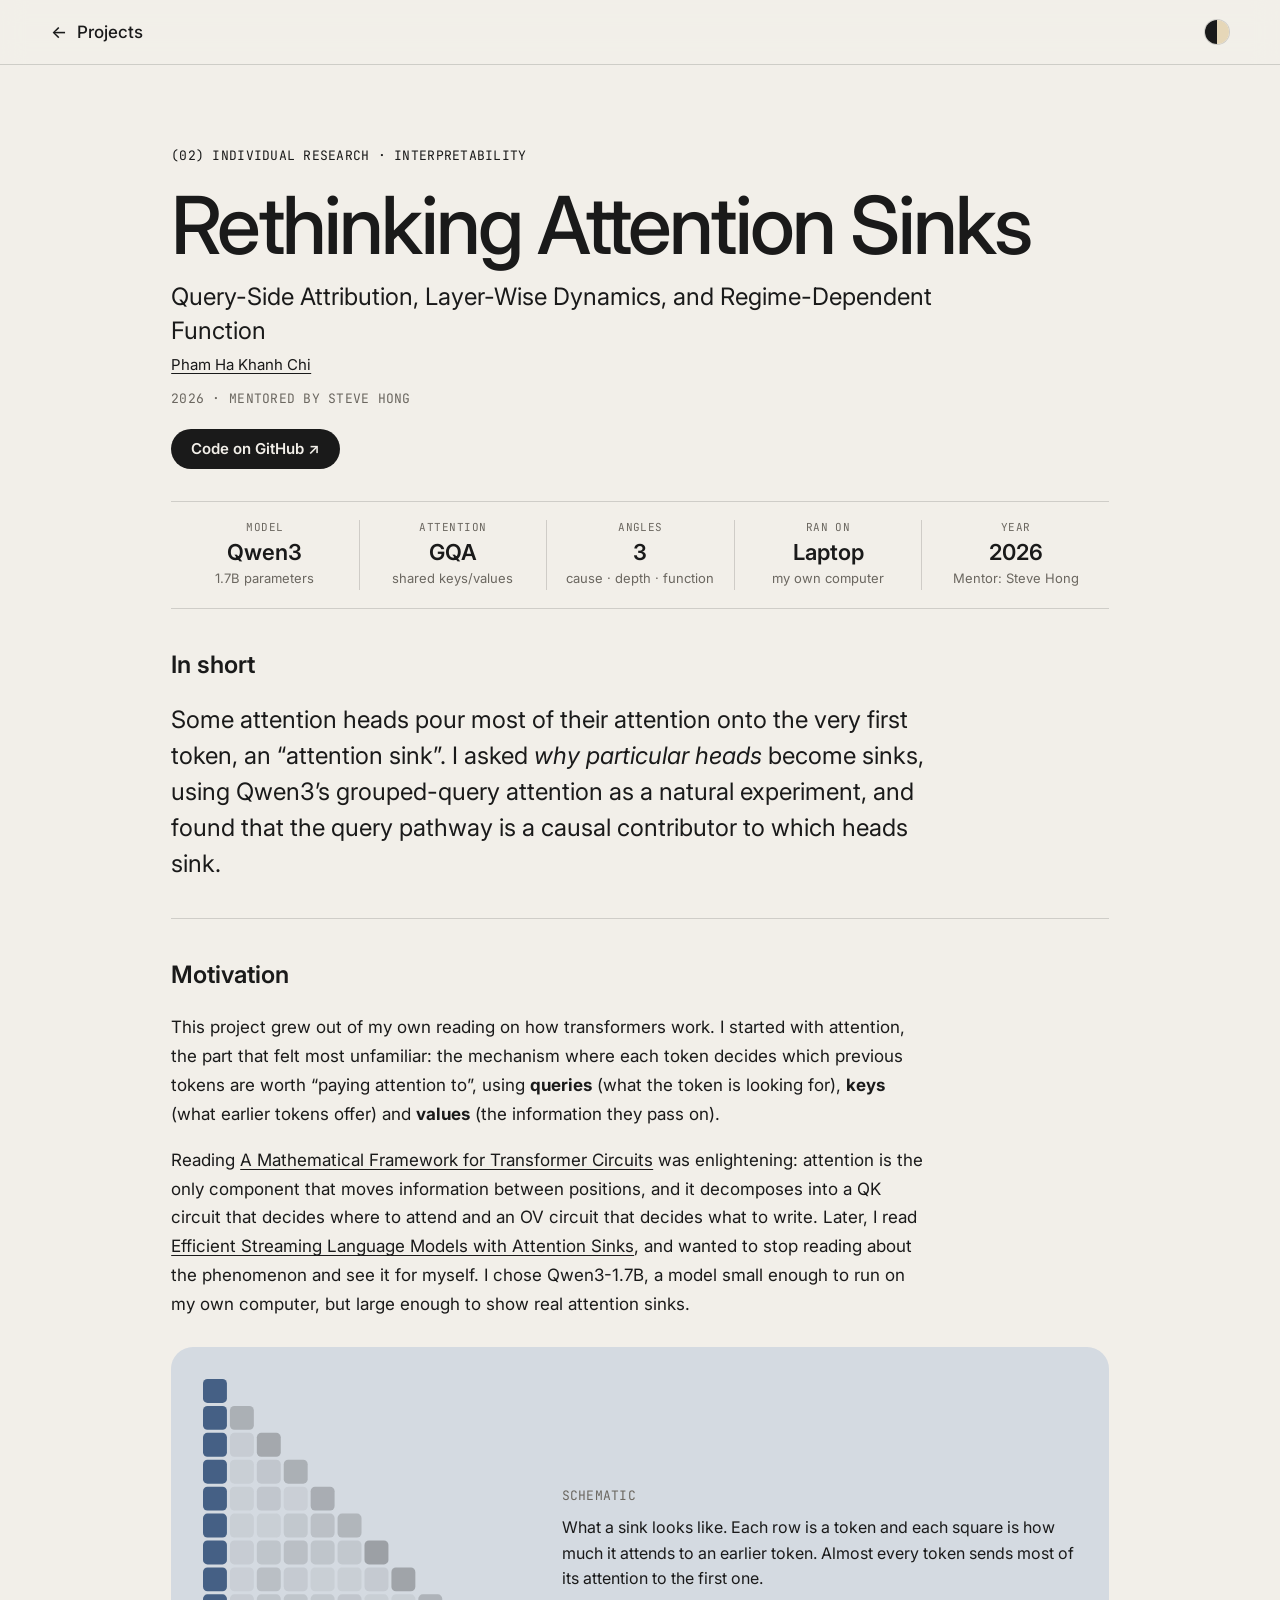
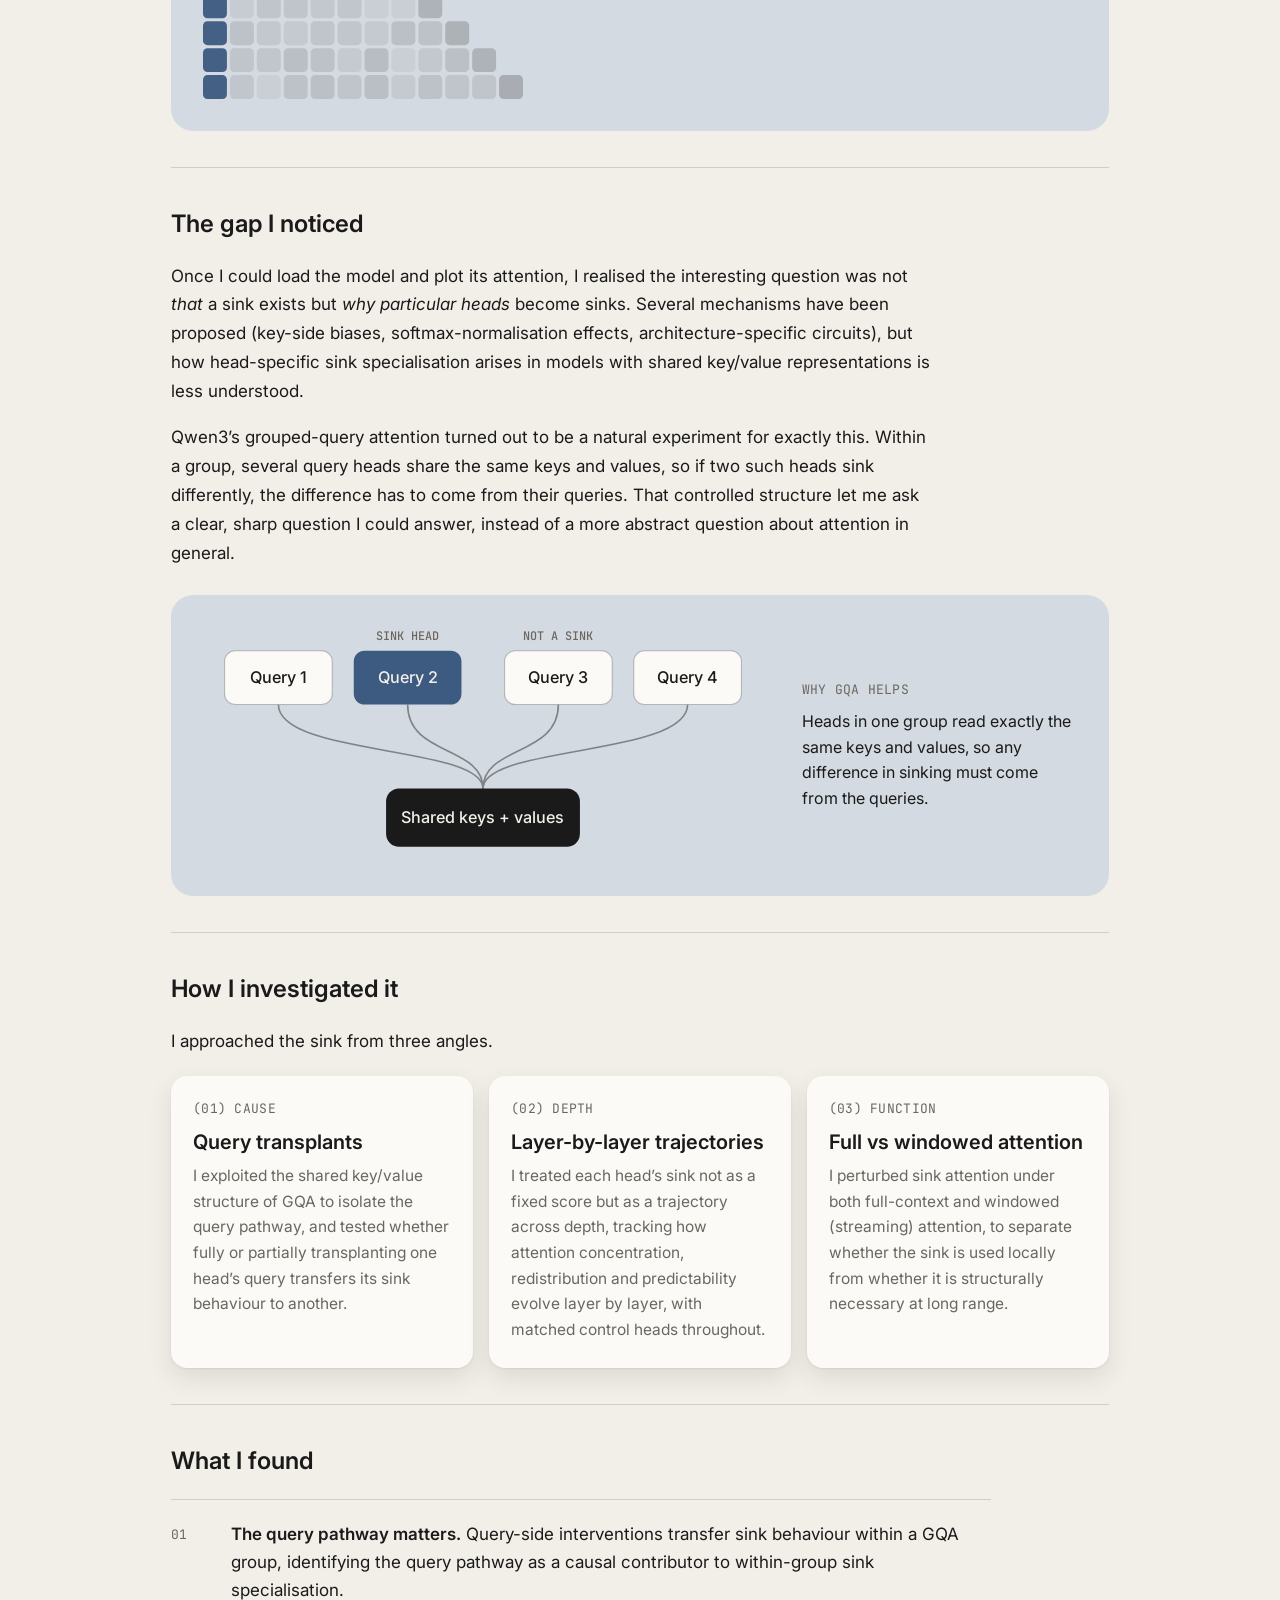
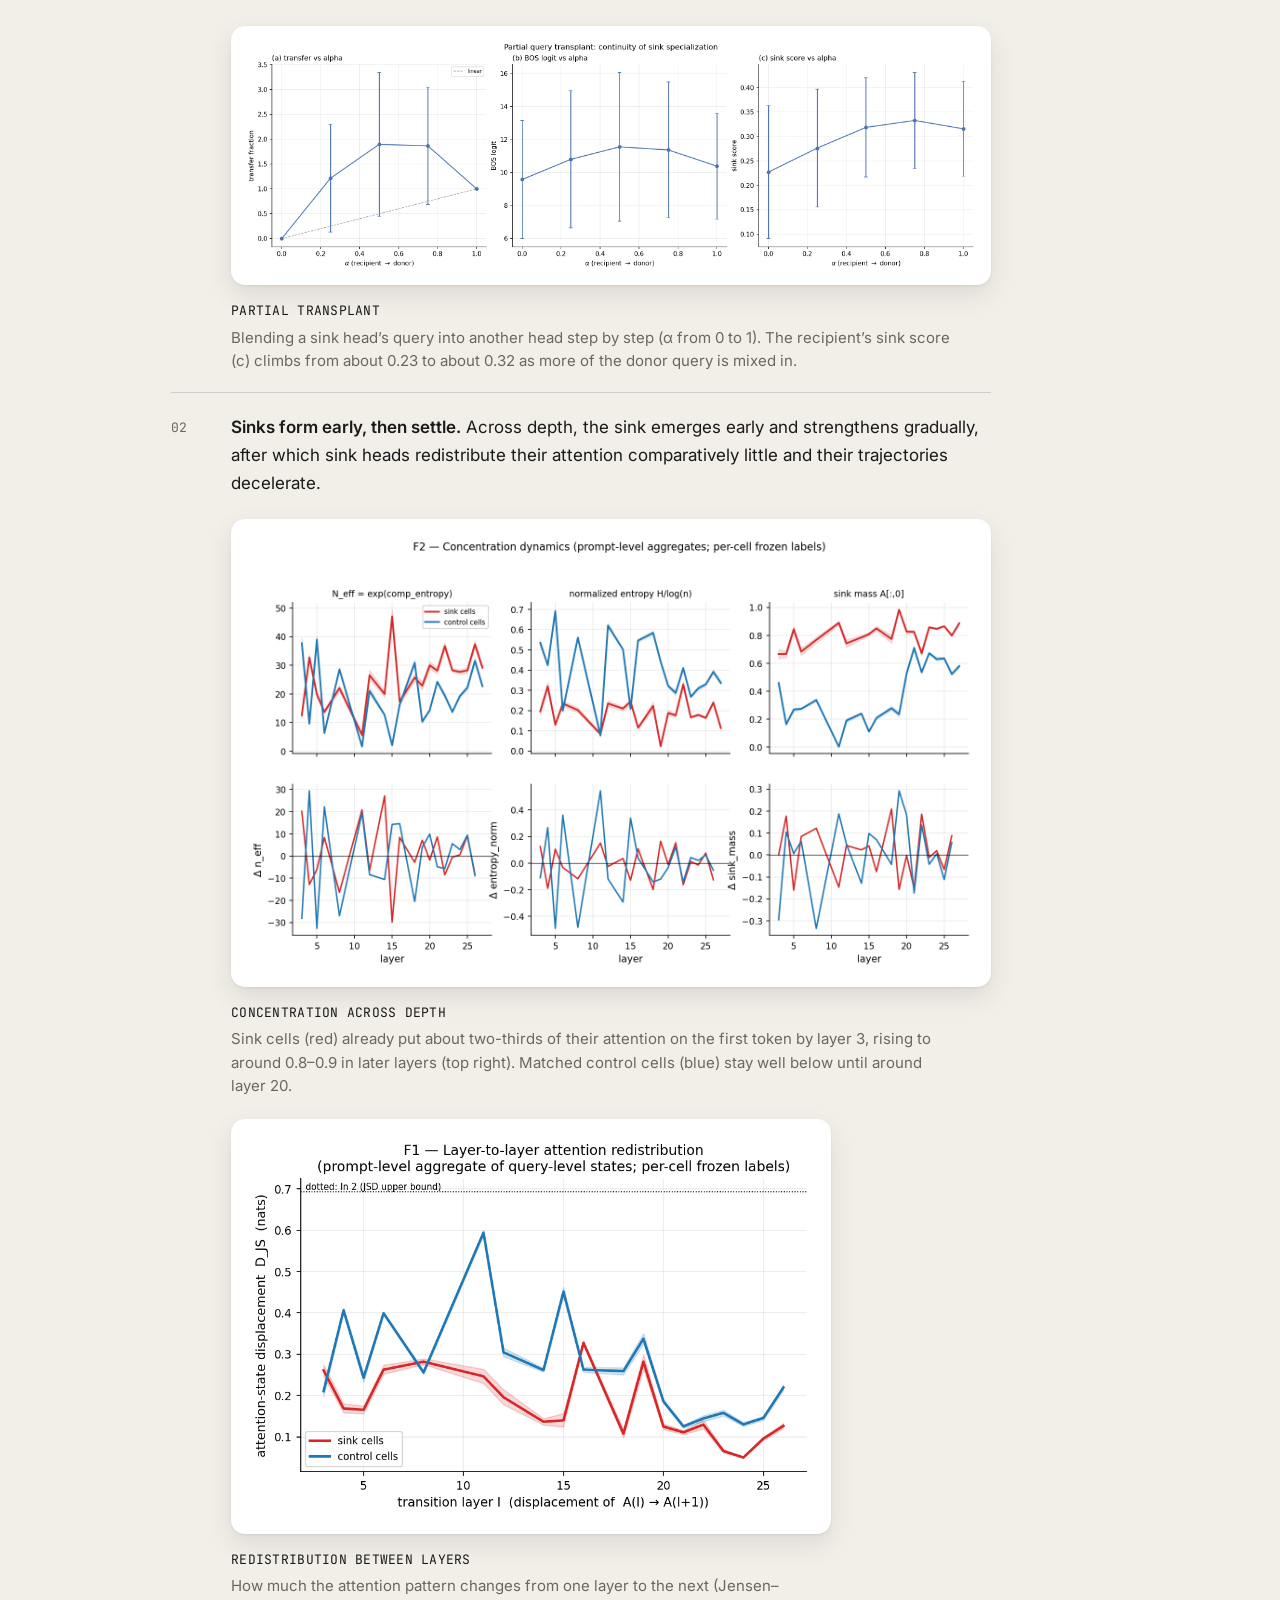
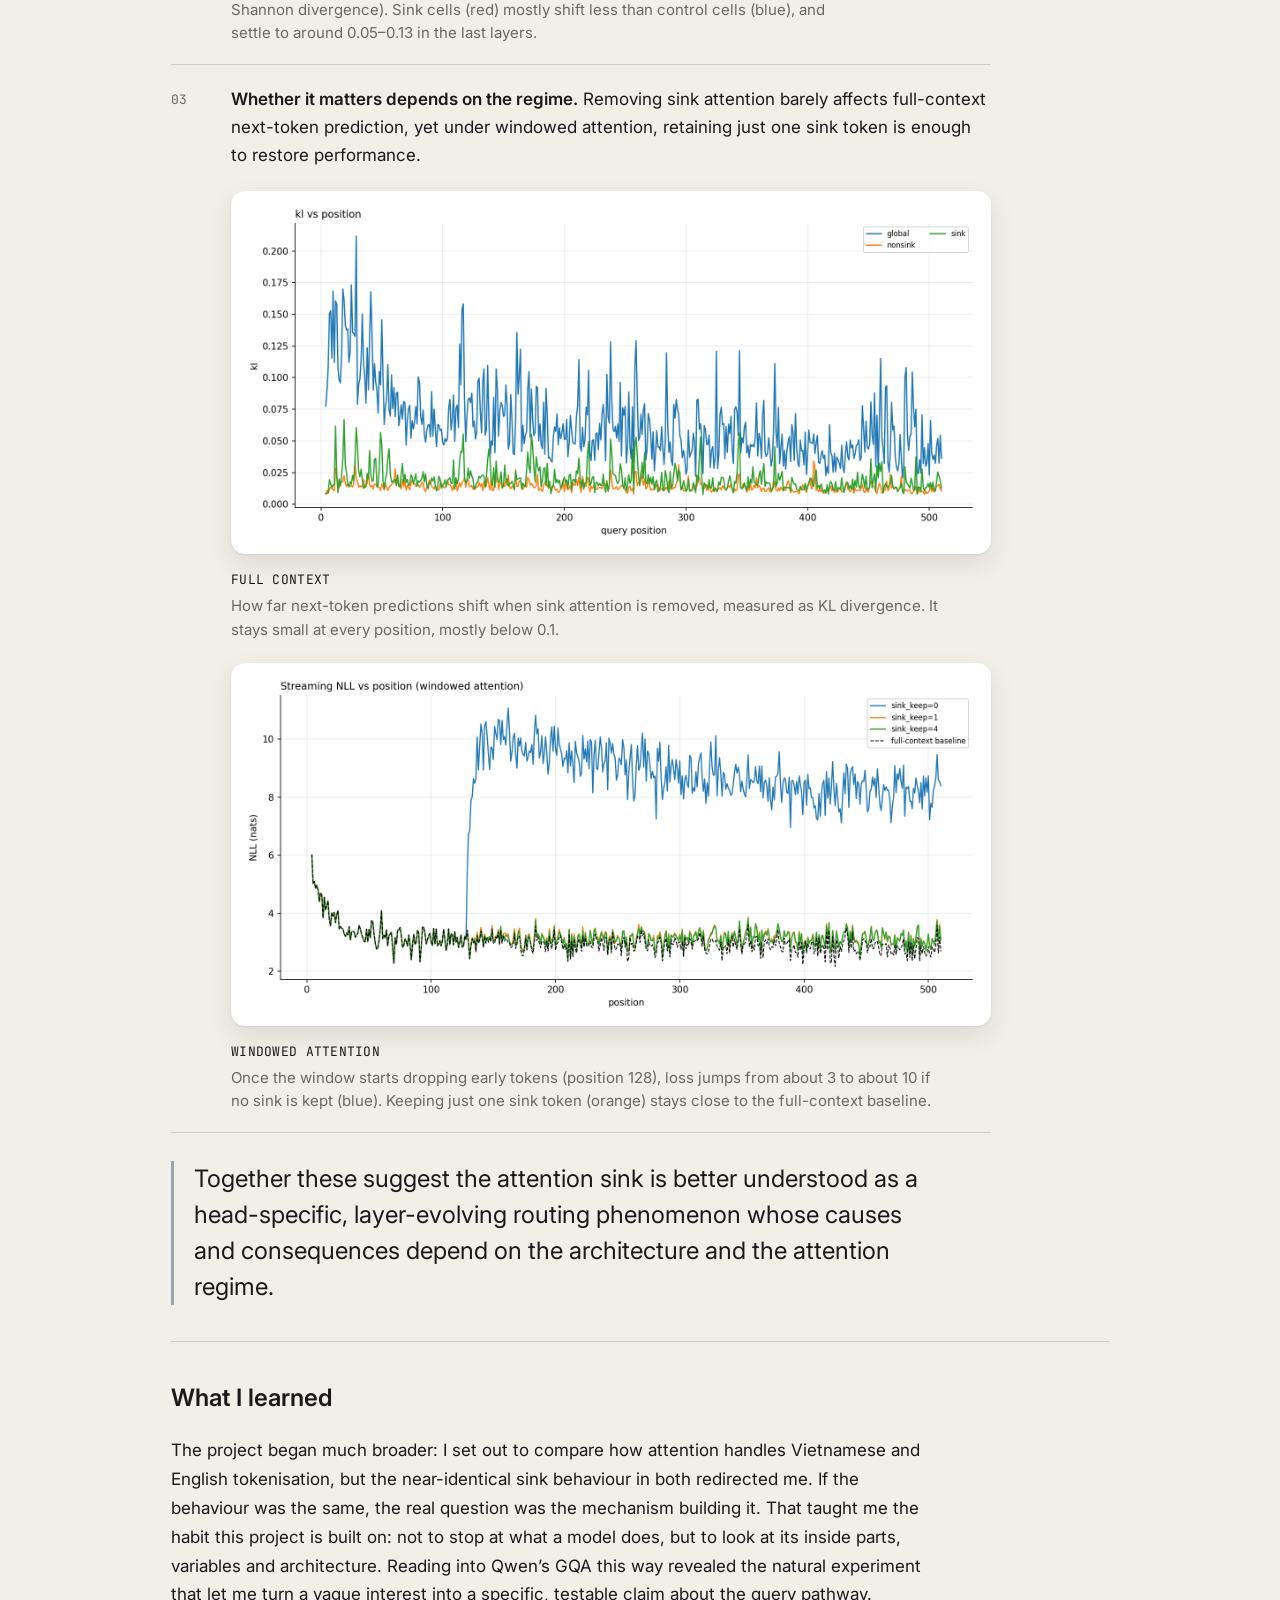
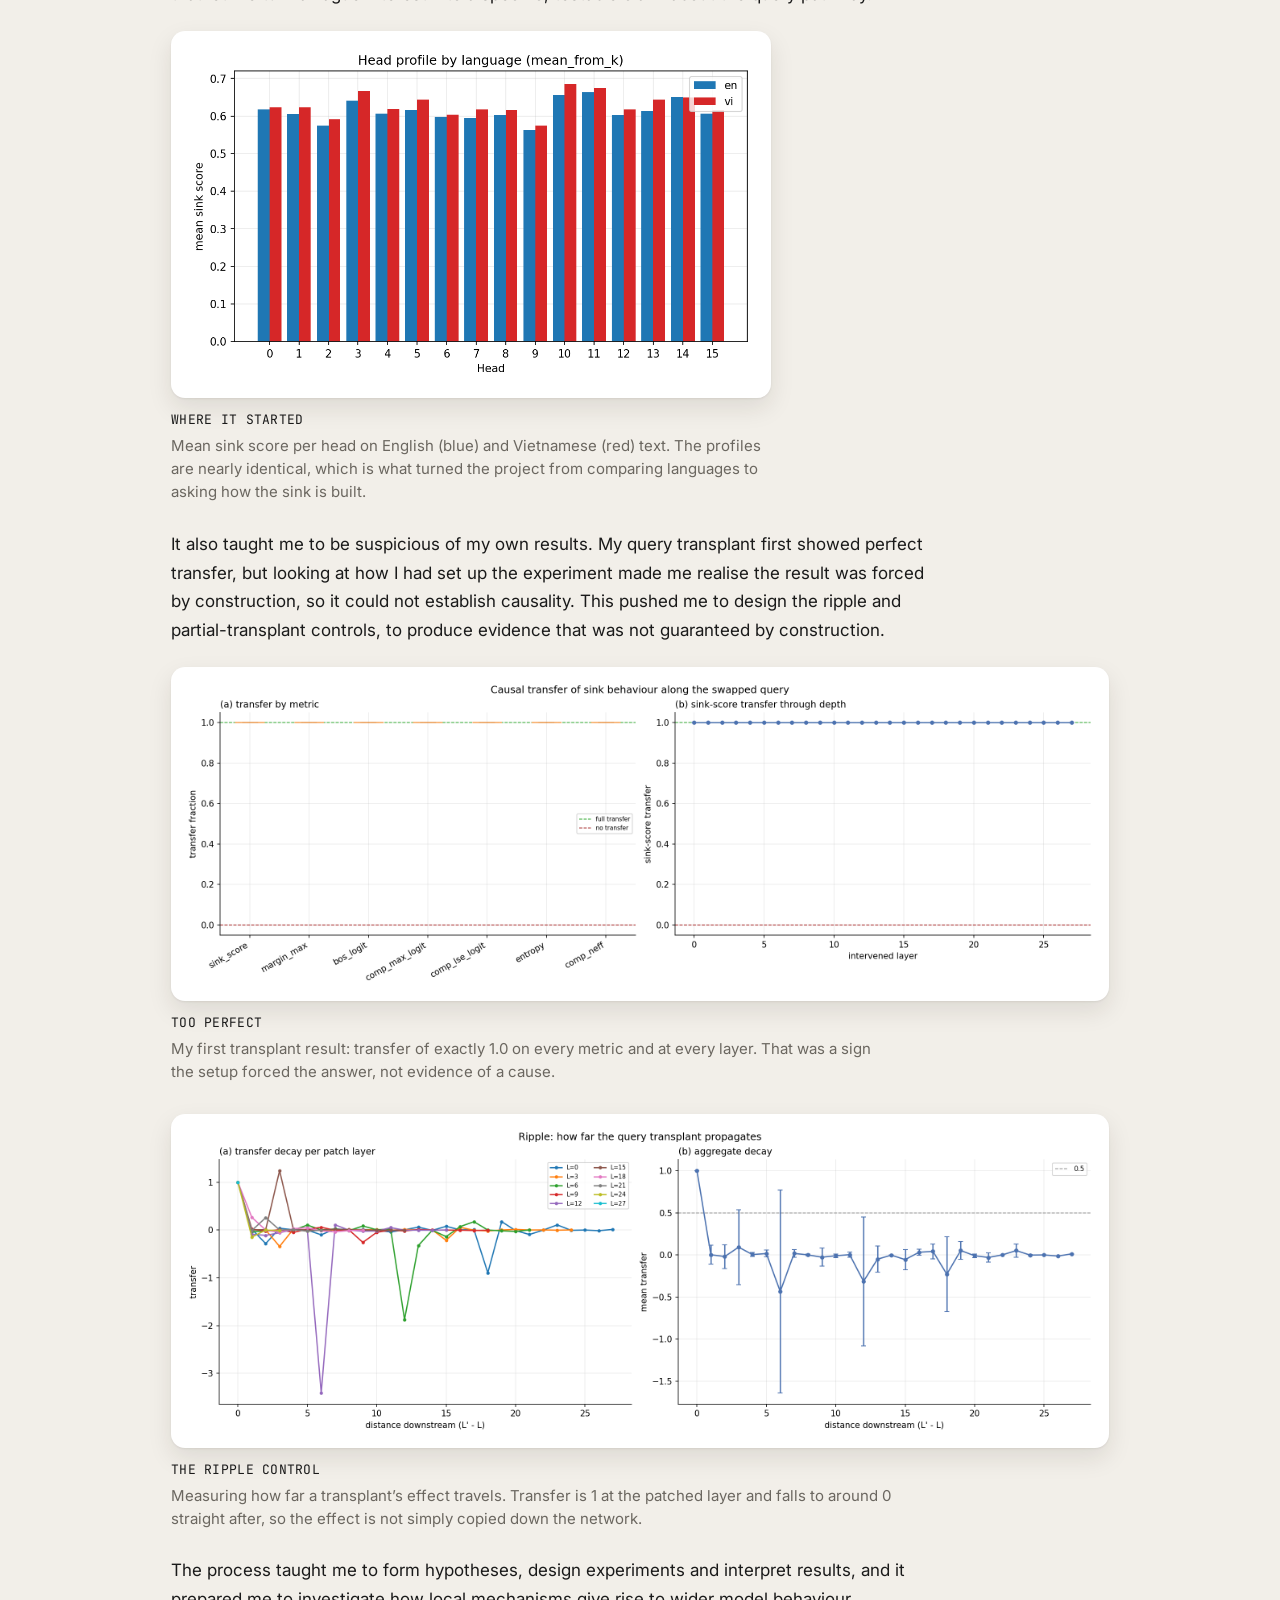
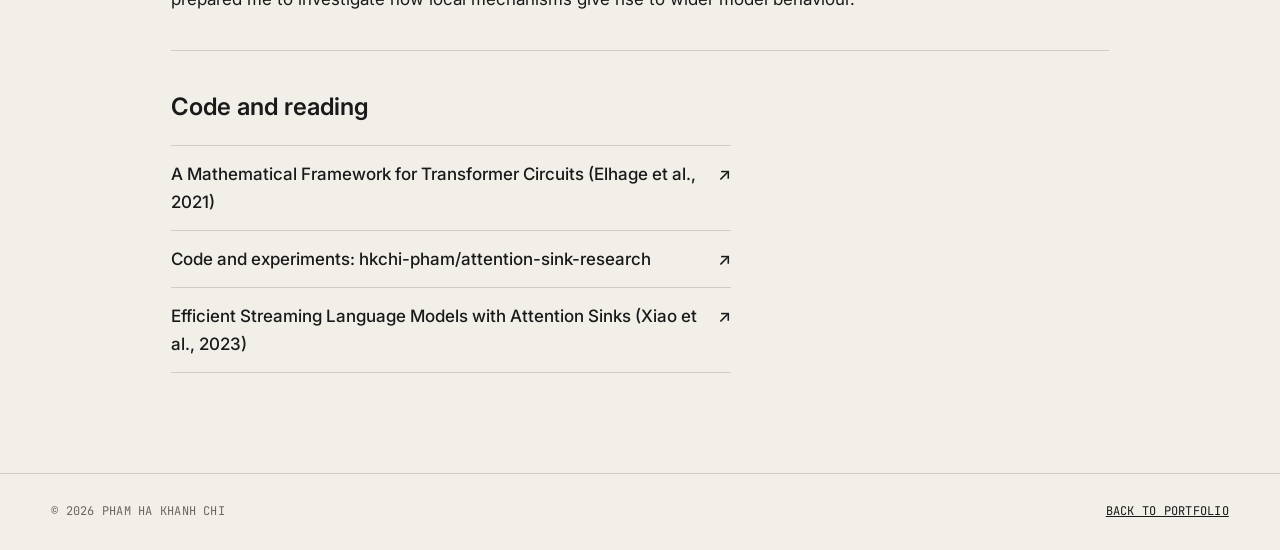
==== projects/attention-sinks.html @ 275e932b "Portfolio: warm folder redesign and attention-sinks research page Replace the gray single-scroll lay" ====
<!doctype html>
<html lang="en">
<head>
  <meta charset="utf-8">
  <meta name="viewport" content="width=device-width, initial-scale=1">
  <title>Rethinking Attention Sinks — Pham Ha Khanh Chi</title>
  <meta name="description" content="Individual research on attention sinks in Qwen3-1.7B: query-side attribution, layer-wise dynamics, and regime-dependent function.">
  <link rel="preconnect" href="https://fonts.googleapis.com">
  <link rel="preconnect" href="https://fonts.gstatic.com" crossorigin>
  <link rel="preconnect" href="https://api.fontshare.com" crossorigin>
  <link href="https://api.fontshare.com/v2/css?f[]=general-sans@400,500,600&display=swap" rel="stylesheet">
  <link href="https://fonts.googleapis.com/css2?family=Inter:wght@400;500;600&family=JetBrains+Mono:wght@400;500&display=swap" rel="stylesheet">
  <link rel="stylesheet" href="../styles.css">
  <link rel="stylesheet" href="project.css">
  <script>
    try { const t = localStorage.getItem('theme'); if (t) document.documentElement.dataset.theme = t; } catch (e) {}
  </script>
</head>
<body class="project-page research-page" style="--f: var(--f-academics)">
  <header class="project-bar">
    <a class="back-link" href="../index.html#projects"><span aria-hidden="true">←</span> Projects</a>
    <button class="theme-toggle" type="button" aria-label="Toggle dark mode"></button>
  </header>

  <main class="app-page">
    <!-- Paper header -->
    <section class="paper-head">
      <p class="mono paper-kicker">(02) Individual research · Interpretability</p>
      <h1>Rethinking Attention Sinks</h1>
      <p class="paper-sub">Query-Side Attribution, Layer-Wise Dynamics, and Regime-Dependent Function</p>
      <p class="app-dev">Pham Ha Khanh Chi</p>
      <p class="mono paper-meta">2026 · Mentored by Steve Hong</p>
      <div class="app-actions">
        <a class="pill pill-solid" href="https://github.com/hkchi-pham/attention-sink-research" target="_blank" rel="noopener">Code on GitHub ↗</a>
      </div>
    </section>

    <!-- Info strip -->
    <ul class="info-strip" aria-label="Project details">
      <li><span>Model</span><strong>Qwen3</strong><em>1.7B parameters</em></li>
      <li><span>Attention</span><strong>GQA</strong><em>shared keys/values</em></li>
      <li><span>Angles</span><strong>3</strong><em>cause · depth · function</em></li>
      <li><span>Ran on</span><strong>Laptop</strong><em>my own computer</em></li>
      <li><span>Year</span><strong>2026</strong><em>Mentor: Steve Hong</em></li>
    </ul>

    <!-- Abstract-style summary -->
    <section class="app-section">
      <h2>In short</h2>
      <p class="paper-lead">
        Some attention heads pour most of their attention onto the very first token, an “attention sink”.
        I asked <em>why particular heads</em> become sinks, using Qwen3’s grouped-query attention as a natural
        experiment, and found that the query pathway is a causal contributor to which heads sink.
      </p>
    </section>

    <!-- Motivation -->
    <section class="app-section">
      <h2>Motivation</h2>
      <div class="app-desc">
        <p>This project grew out of my own reading on how transformers work. I started with attention, the part
          that felt most unfamiliar: the mechanism where each token decides which previous tokens are worth
          “paying attention to”, using <strong>queries</strong> (what the token is looking for), <strong>keys</strong>
          (what earlier tokens offer) and <strong>values</strong> (the information they pass on).</p>
        <p>Reading <a href="https://transformer-circuits.pub/2021/framework/index.html" target="_blank" rel="noopener">A Mathematical Framework for Transformer Circuits</a>
          was enlightening: attention is the only component that moves information between positions, and it
          decomposes into a QK circuit that decides where to attend and an OV circuit that decides what to write.
          Later, I read <a href="https://arxiv.org/abs/2309.17453" target="_blank" rel="noopener">Efficient Streaming Language Models with Attention Sinks</a>,
          and wanted to stop reading about the phenomenon and see it for myself. I chose Qwen3-1.7B, a model small
          enough to run on my own computer, but large enough to show real attention sinks.</p>
      </div>
      <figure class="figure">
        <svg class="attn" viewBox="0 0 214 214" role="img" aria-label="Schematic attention pattern: every token puts most of its attention on the first token, the sink"><rect class="sink" x="0" y="0" width="16" height="16" rx="3" fill-opacity="0.95"/><rect class="sink" x="0" y="18" width="16" height="16" rx="3" fill-opacity="0.95"/><rect x="18" y="18" width="16" height="16" rx="3" fill-opacity="0.22"/><rect class="sink" x="0" y="36" width="16" height="16" rx="3" fill-opacity="0.95"/><rect x="18" y="36" width="16" height="16" rx="3" fill-opacity="0.07"/><rect x="36" y="36" width="16" height="16" rx="3" fill-opacity="0.26"/><rect class="sink" x="0" y="54" width="16" height="16" rx="3" fill-opacity="0.95"/><rect x="18" y="54" width="16" height="16" rx="3" fill-opacity="0.06"/><rect x="36" y="54" width="16" height="16" rx="3" fill-opacity="0.10"/><rect x="54" y="54" width="16" height="16" rx="3" fill-opacity="0.22"/><rect class="sink" x="0" y="72" width="16" height="16" rx="3" fill-opacity="0.95"/><rect x="18" y="72" width="16" height="16" rx="3" fill-opacity="0.06"/><rect x="36" y="72" width="16" height="16" rx="3" fill-opacity="0.10"/><rect x="54" y="72" width="16" height="16" rx="3" fill-opacity="0.05"/><rect x="72" y="72" width="16" height="16" rx="3" fill-opacity="0.23"/><rect class="sink" x="0" y="90" width="16" height="16" rx="3" fill-opacity="0.95"/><rect x="18" y="90" width="16" height="16" rx="3" fill-opacity="0.06"/><rect x="36" y="90" width="16" height="16" rx="3" fill-opacity="0.06"/><rect x="54" y="90" width="16" height="16" rx="3" fill-opacity="0.09"/><rect x="72" y="90" width="16" height="16" rx="3" fill-opacity="0.13"/><rect x="90" y="90" width="16" height="16" rx="3" fill-opacity="0.19"/><rect class="sink" x="0" y="108" width="16" height="16" rx="3" fill-opacity="0.95"/><rect x="18" y="108" width="16" height="16" rx="3" fill-opacity="0.07"/><rect x="36" y="108" width="16" height="16" rx="3" fill-opacity="0.11"/><rect x="54" y="108" width="16" height="16" rx="3" fill-opacity="0.14"/><rect x="72" y="108" width="16" height="16" rx="3" fill-opacity="0.11"/><rect x="90" y="108" width="16" height="16" rx="3" fill-opacity="0.09"/><rect x="108" y="108" width="16" height="16" rx="3" fill-opacity="0.30"/><rect class="sink" x="0" y="126" width="16" height="16" rx="3" fill-opacity="0.95"/><rect x="18" y="126" width="16" height="16" rx="3" fill-opacity="0.05"/><rect x="36" y="126" width="16" height="16" rx="3" fill-opacity="0.14"/><rect x="54" y="126" width="16" height="16" rx="3" fill-opacity="0.08"/><rect x="72" y="126" width="16" height="16" rx="3" fill-opacity="0.06"/><rect x="90" y="126" width="16" height="16" rx="3" fill-opacity="0.06"/><rect x="108" y="126" width="16" height="16" rx="3" fill-opacity="0.08"/><rect x="126" y="126" width="16" height="16" rx="3" fill-opacity="0.28"/><rect class="sink" x="0" y="144" width="16" height="16" rx="3" fill-opacity="0.95"/><rect x="18" y="144" width="16" height="16" rx="3" fill-opacity="0.07"/><rect x="36" y="144" width="16" height="16" rx="3" fill-opacity="0.11"/><rect x="54" y="144" width="16" height="16" rx="3" fill-opacity="0.11"/><rect x="72" y="144" width="16" height="16" rx="3" fill-opacity="0.09"/><rect x="90" y="144" width="16" height="16" rx="3" fill-opacity="0.10"/><rect x="108" y="144" width="16" height="16" rx="3" fill-opacity="0.06"/><rect x="126" y="144" width="16" height="16" rx="3" fill-opacity="0.06"/><rect x="144" y="144" width="16" height="16" rx="3" fill-opacity="0.20"/><rect class="sink" x="0" y="162" width="16" height="16" rx="3" fill-opacity="0.95"/><rect x="18" y="162" width="16" height="16" rx="3" fill-opacity="0.12"/><rect x="36" y="162" width="16" height="16" rx="3" fill-opacity="0.09"/><rect x="54" y="162" width="16" height="16" rx="3" fill-opacity="0.08"/><rect x="72" y="162" width="16" height="16" rx="3" fill-opacity="0.11"/><rect x="90" y="162" width="16" height="16" rx="3" fill-opacity="0.10"/><rect x="108" y="162" width="16" height="16" rx="3" fill-opacity="0.08"/><rect x="126" y="162" width="16" height="16" rx="3" fill-opacity="0.13"/><rect x="144" y="162" width="16" height="16" rx="3" fill-opacity="0.12"/><rect x="162" y="162" width="16" height="16" rx="3" fill-opacity="0.21"/><rect class="sink" x="0" y="180" width="16" height="16" rx="3" fill-opacity="0.95"/><rect x="18" y="180" width="16" height="16" rx="3" fill-opacity="0.11"/><rect x="36" y="180" width="16" height="16" rx="3" fill-opacity="0.10"/><rect x="54" y="180" width="16" height="16" rx="3" fill-opacity="0.14"/><rect x="72" y="180" width="16" height="16" rx="3" fill-opacity="0.12"/><rect x="90" y="180" width="16" height="16" rx="3" fill-opacity="0.08"/><rect x="108" y="180" width="16" height="16" rx="3" fill-opacity="0.15"/><rect x="126" y="180" width="16" height="16" rx="3" fill-opacity="0.06"/><rect x="144" y="180" width="16" height="16" rx="3" fill-opacity="0.09"/><rect x="162" y="180" width="16" height="16" rx="3" fill-opacity="0.13"/><rect x="180" y="180" width="16" height="16" rx="3" fill-opacity="0.20"/><rect class="sink" x="0" y="198" width="16" height="16" rx="3" fill-opacity="0.95"/><rect x="18" y="198" width="16" height="16" rx="3" fill-opacity="0.10"/><rect x="36" y="198" width="16" height="16" rx="3" fill-opacity="0.05"/><rect x="54" y="198" width="16" height="16" rx="3" fill-opacity="0.12"/><rect x="72" y="198" width="16" height="16" rx="3" fill-opacity="0.13"/><rect x="90" y="198" width="16" height="16" rx="3" fill-opacity="0.11"/><rect x="108" y="198" width="16" height="16" rx="3" fill-opacity="0.14"/><rect x="126" y="198" width="16" height="16" rx="3" fill-opacity="0.08"/><rect x="144" y="198" width="16" height="16" rx="3" fill-opacity="0.12"/><rect x="162" y="198" width="16" height="16" rx="3" fill-opacity="0.11"/><rect x="180" y="198" width="16" height="16" rx="3" fill-opacity="0.11"/><rect x="198" y="198" width="16" height="16" rx="3" fill-opacity="0.23"/></svg>
        <figcaption>
          <span class="mono">Schematic</span>
          What a sink looks like. Each row is a token and each square is how much it attends to an earlier token.
          Almost every token sends most of its attention to the first one.
        </figcaption>
      </figure>
    </section>

    <!-- Gap -->
    <section class="app-section">
      <h2>The gap I noticed</h2>
      <div class="app-desc">
        <p>Once I could load the model and plot its attention, I realised the interesting question was not
          <em>that</em> a sink exists but <em>why particular heads</em> become sinks. Several mechanisms have been
          proposed (key-side biases, softmax-normalisation effects, architecture-specific circuits), but how
          head-specific sink specialisation arises in models with shared key/value representations is less understood.</p>
        <p>Qwen3’s grouped-query attention turned out to be a natural experiment for exactly this. Within a group,
          several query heads share the same keys and values, so if two such heads sink differently, the difference
          has to come from their queries. That controlled structure let me ask a clear, sharp question I could
          answer, instead of a more abstract question about attention in general.</p>
      </div>
      <figure class="figure figure-wide">
        <svg class="gqa" viewBox="0 0 520 220" role="img" aria-label="Diagram: four query heads in one group all read the same shared keys and values; one of them is a sink head and one is not.">
          <g class="gqa-lines" fill="none" stroke-width="1.5">
            <path d="M70 72 C70 120 260 110 260 150"/>
            <path d="M190 72 C190 120 260 110 260 150"/>
            <path d="M330 72 C330 120 260 110 260 150"/>
            <path d="M450 72 C450 120 260 110 260 150"/>
          </g>
          <g class="gqa-q">
            <rect x="20" y="22" width="100" height="50" rx="10"/>
            <rect class="is-sink" x="140" y="22" width="100" height="50" rx="10"/>
            <rect x="280" y="22" width="100" height="50" rx="10"/>
            <rect x="400" y="22" width="100" height="50" rx="10"/>
          </g>
          <g class="gqa-text" text-anchor="middle">
            <text x="70" y="52">Query 1</text>
            <text x="190" y="52">Query 2</text>
            <text x="330" y="52">Query 3</text>
            <text x="450" y="52">Query 4</text>
            <text class="gqa-tag" x="190" y="12">sink head</text>
            <text class="gqa-tag" x="330" y="12">not a sink</text>
          </g>
          <rect class="gqa-kv" x="170" y="150" width="180" height="54" rx="12"/>
          <text class="gqa-text" x="260" y="182" text-anchor="middle">Shared keys + values</text>
        </svg>
        <figcaption>
          <span class="mono">Why GQA helps</span>
          Heads in one group read exactly the same keys and values, so any difference in sinking must come from the queries.
        </figcaption>
      </figure>
    </section>

    <!-- Method -->
    <section class="app-section">
      <h2>How I investigated it</h2>
      <p class="app-desc">I approached the sink from three angles.</p>
      <div class="steps">
        <article>
          <p class="mono">(01) Cause</p>
          <h3>Query transplants</h3>
          <p>I exploited the shared key/value structure of GQA to isolate the query pathway, and tested whether fully
            or partially transplanting one head’s query transfers its sink behaviour to another.</p>
        </article>
        <article>
          <p class="mono">(02) Depth</p>
          <h3>Layer-by-layer trajectories</h3>
          <p>I treated each head’s sink not as a fixed score but as a trajectory across depth, tracking how attention
            concentration, redistribution and predictability evolve layer by layer, with matched control heads throughout.</p>
        </article>
        <article>
          <p class="mono">(03) Function</p>
          <h3>Full vs windowed attention</h3>
          <p>I perturbed sink attention under both full-context and windowed (streaming) attention, to separate whether
            the sink is used locally from whether it is structurally necessary at long range.</p>
        </article>
      </div>
    </section>

    <!-- Findings -->
    <section class="app-section">
      <h2>What I found</h2>
      <ol class="findings">
        <li><span class="mono">01</span><div><p><strong>The query pathway matters.</strong> Query-side interventions transfer sink
          behaviour within a GQA group, identifying the query pathway as a causal contributor to within-group sink specialisation.</p>
          <figure class="plot">
            <a href="../assets/research/partial-transplant.webp" target="_blank" rel="noopener" aria-label="Open full-size figure">
              <img src="../assets/research/partial-transplant.webp" alt="Three panels plotting transfer fraction, BOS logit and sink score against alpha, the share of the donor query blended into the recipient head. Sink score rises from about 0.23 at alpha 0 to about 0.32 at alpha 1." width="2400" height="750" loading="lazy">
            </a>
            <figcaption><span class="mono">Partial transplant</span> Blending a sink head’s query into another head step by step (α from 0 to 1). The recipient’s sink score (c) climbs from about 0.23 to about 0.32 as more of the donor query is mixed in.</figcaption>
          </figure>
        </div></li>
        <li><span class="mono">02</span><div><p><strong>Sinks form early, then settle.</strong> Across depth, the sink emerges early and
          strengthens gradually, after which sink heads redistribute their attention comparatively little and their trajectories decelerate.</p>
          <figure class="plot">
            <a href="../assets/research/concentration.webp" target="_blank" rel="noopener" aria-label="Open full-size figure">
              <img src="../assets/research/concentration.webp" alt="Six panels of attention concentration across layers for sink cells (red) and control cells (blue): effective number of attended tokens, normalised entropy and sink mass, with their layer-to-layer changes below. Sink mass for sink cells starts near 0.67 and rises to about 0.8 to 0.9." width="1566" height="938" loading="lazy">
            </a>
            <figcaption><span class="mono">Concentration across depth</span> Sink cells (red) already put about two-thirds of their attention on the first token by layer 3, rising to around 0.8–0.9 in later layers (top right). Matched control cells (blue) stay well below until around layer 20.</figcaption>
          </figure>
          <figure class="plot plot-narrow">
            <a href="../assets/research/redistribution.webp" target="_blank" rel="noopener" aria-label="Open full-size figure">
              <img src="../assets/research/redistribution.webp" alt="Line chart of layer-to-layer change in attention pattern, measured as Jensen-Shannon divergence, for sink cells (red) and control cells (blue). Sink cells are mostly lower and fall to about 0.05 to 0.13 in the last layers." width="940" height="634" loading="lazy">
            </a>
            <figcaption><span class="mono">Redistribution between layers</span> How much the attention pattern changes from one layer to the next (Jensen–Shannon divergence). Sink cells (red) mostly shift less than control cells (blue), and settle to around 0.05–0.13 in the last layers.</figcaption>
          </figure>
        </div></li>
        <li><span class="mono">03</span><div><p><strong>Whether it matters depends on the regime.</strong> Removing sink attention barely
          affects full-context next-token prediction, yet under windowed attention, retaining just one sink token is enough to restore performance.</p>
          <figure class="plot">
            <a href="../assets/research/kl-full-context.webp" target="_blank" rel="noopener" aria-label="Open full-size figure">
              <img src="../assets/research/kl-full-context.webp" alt="Line chart of KL divergence against query position for global, sink and non-sink conditions. All values stay small, mostly below 0.1." width="1650" height="750" loading="lazy">
            </a>
            <figcaption><span class="mono">Full context</span> How far next-token predictions shift when sink attention is removed, measured as KL divergence. It stays small at every position, mostly below 0.1.</figcaption>
          </figure>
          <figure class="plot">
            <a href="../assets/research/streaming-nll.webp" target="_blank" rel="noopener" aria-label="Open full-size figure">
              <img src="../assets/research/streaming-nll.webp" alt="Line chart of loss against position under windowed attention. With no sink token kept, loss jumps from about 3 to about 10 at position 128. Keeping 1 or 4 sink tokens stays close to the full-context baseline." width="1650" height="750" loading="lazy">
            </a>
            <figcaption><span class="mono">Windowed attention</span> Once the window starts dropping early tokens (position 128), loss jumps from about 3 to about 10 if no sink is kept (blue). Keeping just one sink token (orange) stays close to the full-context baseline.</figcaption>
          </figure>
        </div></li>
      </ol>
      <p class="paper-lead conclusion">
        Together these suggest the attention sink is better understood as a head-specific, layer-evolving routing
        phenomenon whose causes and consequences depend on the architecture and the attention regime.
      </p>
    </section>

    <!-- Reflection -->
    <section class="app-section">
      <h2>What I learned</h2>
      <div class="app-desc">
        <p>The project began much broader: I set out to compare how attention handles Vietnamese and English
          tokenisation, but the near-identical sink behaviour in both redirected me. If the behaviour was the same,
          the real question was the mechanism building it. That taught me the habit this project is built on: not to
          stop at what a model does, but to look at its inside parts, variables and architecture. Reading into Qwen’s
          GQA this way revealed the natural experiment that let me turn a vague interest into a specific, testable
          claim about the query pathway.</p>
      </div>
      <figure class="plot plot-narrow">
            <a href="../assets/research/language-profile.webp" target="_blank" rel="noopener" aria-label="Open full-size figure">
              <img src="../assets/research/language-profile.webp" alt="Bar chart of mean sink score for each of 16 heads, English in blue and Vietnamese in red. The two bars are nearly the same height for every head, around 0.6." width="1094" height="644" loading="lazy">
            </a>
            <figcaption><span class="mono">Where it started</span> Mean sink score per head on English (blue) and Vietnamese (red) text. The profiles are nearly identical, which is what turned the project from comparing languages to asking how the sink is built.</figcaption>
          </figure>
      <div class="app-desc">
        <p>It also taught me to be suspicious of my own results. My query transplant first showed perfect transfer,
          but looking at how I had set up the experiment made me realise the result was forced by construction, so it
          could not establish causality. This pushed me to design the ripple and partial-transplant controls, to
          produce evidence that was not guaranteed by construction.</p>
      </div>
      <div class="plot-pair">
        <figure class="plot">
            <a href="../assets/research/transfer-by-construction.webp" target="_blank" rel="noopener" aria-label="Open full-size figure">
              <img src="../assets/research/transfer-by-construction.webp" alt="Two panels showing transfer fraction of exactly 1.0 for every metric and every intervened layer." width="2250" height="750" loading="lazy">
            </a>
            <figcaption><span class="mono">Too perfect</span> My first transplant result: transfer of exactly 1.0 on every metric and at every layer. That was a sign the setup forced the answer, not evidence of a cause.</figcaption>
          </figure>
        <figure class="plot">
            <a href="../assets/research/ripple.webp" target="_blank" rel="noopener" aria-label="Open full-size figure">
              <img src="../assets/research/ripple.webp" alt="Two panels plotting transfer against distance downstream from the patched layer. Transfer is 1 at distance 0 and drops to around 0 at every later layer." width="2250" height="750" loading="lazy">
            </a>
            <figcaption><span class="mono">The ripple control</span> Measuring how far a transplant’s effect travels. Transfer is 1 at the patched layer and falls to around 0 straight after, so the effect is not simply copied down the network.</figcaption>
          </figure>
      </div>
      <div class="app-desc">
        <p>The process taught me to form hypotheses, design experiments and interpret results, and it prepared me to
          investigate how local mechanisms give rise to wider model behaviour.</p>
      </div>
    </section>

    <!-- Reading -->
    <section class="app-section">
      <h2>Code and reading</h2>
      <ul class="link-list">
        <li><a href="https://transformer-circuits.pub/2021/framework/index.html" target="_blank" rel="noopener"><span>A Mathematical Framework for Transformer Circuits (Elhage et al., 2021)</span><span aria-hidden="true">↗</span></a></li>
        <li><a href="https://github.com/hkchi-pham/attention-sink-research" target="_blank" rel="noopener"><span>Code and experiments: hkchi-pham/attention-sink-research</span><span aria-hidden="true">↗</span></a></li>
        <li><a href="https://arxiv.org/abs/2309.17453" target="_blank" rel="noopener"><span>Efficient Streaming Language Models with Attention Sinks (Xiao et al., 2023)</span><span aria-hidden="true">↗</span></a></li>
      </ul>
    </section>
  </main>

  <footer class="site-footer mono">
    <p>© <span id="year"></span> Pham Ha Khanh Chi</p>
    <p><a href="../index.html">Back to portfolio</a></p>
  </footer>

  <script src="project.js"></script>
</body>
</html>
---- styles.css ----
:root {
  --bg: #f2efe9;
  --bg-soft: #e9e4da;
  --paper: #fbfaf6;
  --ink: #1a1a1a;
  --ink-2: #6b6760;
  --line: rgba(26, 26, 26, 0.16);
  --card: #fbfaf6;
  --accent: #1a1a1a;
  --on-accent: #f2efe9;

  /* Folder colours */
  --f-about: #e6d7b8;
  --f-academics: #b8c7d9;
  --f-projects: #c3cba8;
  --f-activities: #d9b8b0;
  --f-mix: 52%;
  --shadow: 0 1px 2px rgba(40, 32, 20, .08), 0 10px 24px rgba(40, 32, 20, .10);

  --display: "General Sans", "Inter", system-ui, sans-serif;
  --body: "Inter", system-ui, sans-serif;
  --mono: "JetBrains Mono", ui-monospace, Menlo, monospace;
  --script: "Caveat", cursive;

  --radius: 22px;
  --gutter: clamp(16px, 4vw, 52px);
  --ease: cubic-bezier(.2, .7, .1, 1);
}

@media (prefers-color-scheme: dark) {
  :root:not([data-theme="light"]) {
    --bg: #1c1a17;
    --bg-soft: #26231f;
    --paper: #2b2824;
    --ink: #eee9e1;
    --ink-2: #a39c91;
    --line: rgba(238, 233, 225, 0.14);
    --card: #2b2824;
    --accent: #eee9e1;
    --on-accent: #1c1a17;
    --f-about: #4a4234;
    --f-academics: #34404d;
    --f-projects: #3b4233;
    --f-activities: #4c3733;
    --f-mix: 100%;
    --shadow: 0 1px 2px rgba(0, 0, 0, .3), 0 10px 24px rgba(0, 0, 0, .35);
  }
}
:root[data-theme="dark"] {
  --bg: #1c1a17;
  --bg-soft: #26231f;
  --paper: #2b2824;
  --ink: #eee9e1;
  --ink-2: #a39c91;
  --line: rgba(238, 233, 225, 0.14);
  --card: #2b2824;
  --accent: #eee9e1;
  --on-accent: #1c1a17;
  --f-about: #4a4234;
  --f-academics: #34404d;
  --f-projects: #3b4233;
  --f-activities: #4c3733;
  --f-mix: 100%;
  --shadow: 0 1px 2px rgba(0, 0, 0, .3), 0 10px 24px rgba(0, 0, 0, .35);
}

*, *::before, *::after { box-sizing: border-box; }
html { scroll-behavior: smooth; scroll-padding-top: 88px; }
body {
  margin: 0;
  background: var(--bg);
  color: var(--ink-2);
  font: 400 17px/1.65 var(--body);
  -webkit-font-smoothing: antialiased;
  transition: background .4s var(--ease), color .4s var(--ease);
  overflow-x: hidden;
}
h1, h2, h3, h4 { color: var(--ink); margin: 0; font-family: var(--display); font-weight: 500; }
p { margin: 0; }
a { color: inherit; }
img { max-width: 100%; display: block; }
.mono { font-family: var(--mono); font-size: 13px; letter-spacing: .02em; text-transform: uppercase; }

/* ---------- Header ---------- */
.site-header {
  position: sticky; top: 0; z-index: 20;
  display: flex; align-items: center; gap: clamp(18px, 3vw, 40px);
  padding: 18px var(--gutter);
  background: color-mix(in srgb, var(--bg) 85%, transparent);
  backdrop-filter: blur(12px);
}
.brand { display: flex; align-items: center; gap: 12px; text-decoration: none; color: var(--ink); margin-right: auto; }
.brand-mark {
  display: grid; place-items: center;
  width: 42px; height: 42px; border-radius: 12px;
  background: var(--accent); color: var(--on-accent);
  font-family: var(--display); font-weight: 600; letter-spacing: .02em;
}
.brand-name { font-family: var(--display); font-size: 20px; font-weight: 500; }
.brand-name::after { content: "*"; }
.nav { display: flex; gap: clamp(16px, 2.6vw, 36px); }
.nav a {
  position: relative; text-decoration: none; font-size: 15px; font-weight: 500;
  color: var(--ink-2); padding: 6px 0; transition: color .25s;
}
.nav a::after {
  content: ""; position: absolute; left: 0; right: 0; bottom: -2px; height: 1px;
  background: var(--ink); transform: scaleX(0); transform-origin: left;
  transition: transform .35s var(--ease);
}
.nav a:hover, .nav a.active { color: var(--ink); }
.nav a:hover::after, .nav a.active::after { transform: scaleX(1); }
.theme-toggle {
  flex: none; width: 24px; height: 24px; border-radius: 50%; border: 0; cursor: pointer;
  background: linear-gradient(90deg, var(--accent) 50%, var(--f-about) 50%);
  box-shadow: 0 0 0 1px var(--line);
  transition: transform .3s var(--ease);
}
.theme-toggle:hover { transform: scale(1.15) rotate(180deg); }
.menu-toggle { display: none; }

/* ---------- Layout ---------- */
main { padding: 0 var(--gutter); max-width: 1320px; margin: 0 auto; }
.lead { font-size: clamp(21px, 2.2vw, 26px); line-height: 1.45; color: var(--ink); font-family: var(--display); font-weight: 400; }
.prose p + p { margin-top: 1em; }
.section-title {
  font-size: clamp(48px, 8vw, 104px);
  line-height: 1.05; letter-spacing: -0.03em;
  margin: 18px 0 clamp(28px, 4vw, 44px);
}

/* ---------- Hero ---------- */
.hero { padding: clamp(56px, 9vw, 120px) 0 clamp(56px, 8vw, 96px); }
.eyebrow { color: var(--ink); margin-bottom: 24px; }
.hero-title {
  font-size: clamp(60px, 12.5vw, 176px);
  line-height: .96; font-weight: 500; letter-spacing: -0.045em;
}
.hero-title .word { display: inline-block; white-space: nowrap; }
.hero-title .ch { display: inline-block; }
.js .hero-title .ch {
  opacity: 0; transform: translateY(.35em) rotate(4deg);
  animation: ch-in .9s var(--ease) forwards;
  animation-delay: calc(var(--i) * 45ms + 120ms);
}
@keyframes ch-in { to { opacity: 1; transform: none; } }

.hero-lead { max-width: 600px; margin-top: 32px; font-size: clamp(18px, 1.7vw, 21px); }
.hero-stats { display: flex; flex-wrap: wrap; gap: 8px 28px; margin-top: 28px; color: var(--ink-2); }
.hero-stats strong { color: var(--ink); font-weight: 500; margin-right: 4px; }
.hero-actions { display: flex; flex-wrap: wrap; align-items: center; gap: 14px; margin-top: 36px; }
.btn {
  display: inline-flex; align-items: center; justify-content: center;
  height: 52px; padding: 0 26px; border-radius: 100px;
  font-weight: 500; text-decoration: none;
  transition: transform .3s var(--ease), background .3s, color .3s;
}
.btn:hover { transform: translateY(-2px); }
.btn-solid { background: var(--accent); color: var(--on-accent); }
.btn-line { border: 1px solid var(--ink); color: var(--ink); }
.btn-line:hover { background: var(--ink); color: var(--bg); }
.signature {
  font-family: var(--script); font-weight: 500; color: var(--ink);
  font-size: 34px; line-height: 1; margin-left: 10px; transform: rotate(-4deg);
}
.signature-lg { font-size: clamp(44px, 6vw, 64px); margin: 48px 0 0; display: inline-block; }

/* ---------- Folders ---------- */
.folders { scroll-margin-top: 84px; }
.tabs {
  display: flex; align-items: flex-end; gap: 6px;
  overflow-x: auto; scrollbar-width: none;
}
.tabs::-webkit-scrollbar { display: none; }
.tab {
  --tab-bg: color-mix(in srgb, var(--f) calc(var(--f-mix) * .55), var(--bg));
  flex: none; display: inline-flex; align-items: baseline; gap: 10px;
  padding: 14px 22px 16px; margin-top: 10px;
  border: 0; border-radius: 16px 16px 0 0; cursor: pointer;
  background: var(--tab-bg); color: var(--ink-2);
  font: 500 17px/1 var(--display);
  transform: translateY(8px);
  transition: transform .35s var(--ease), background .35s, color .25s;
}
.tab .mono { font-size: 12px; }
.tab:hover { transform: translateY(2px); color: var(--ink); }
.tab[aria-selected="true"] {
  --tab-bg: color-mix(in srgb, var(--f) var(--f-mix), var(--bg));
  color: var(--ink); transform: none; margin-top: 0; padding-top: 20px;
}
.tab:focus-visible { outline: 2px solid var(--ink); outline-offset: -4px; }

.panel {
  --ink-2: color-mix(in srgb, var(--ink) 72%, var(--f));
  --line: color-mix(in srgb, var(--ink) 18%, transparent);
  position: relative;
  background: color-mix(in srgb, var(--f) var(--f-mix), var(--bg));
  color: var(--ink-2);
  border-radius: 0 var(--radius) var(--radius) var(--radius);
  padding: clamp(28px, 5vw, 64px) clamp(20px, 5vw, 64px) clamp(36px, 5vw, 72px);
  box-shadow: var(--shadow);
  animation: panel-in .55s var(--ease);
}
/* Chrome focuses the panel on #hash loads; the tab already shows focus */
.panel:focus { outline: none; }
@keyframes panel-in { from { opacity: 0; transform: translateY(14px); } }

.panel-head { display: flex; flex-direction: column; gap: 14px; margin-bottom: clamp(28px, 4vw, 48px); }
.panel-num { color: var(--ink); }
.panel-title { font-size: clamp(42px, 6.5vw, 88px); line-height: 1.02; letter-spacing: -0.035em; }

/* ---------- Desk: tilted index cards ---------- */
.desk {
  list-style: none; padding: 0; margin: 0 0 clamp(40px, 6vw, 72px);
  display: flex; flex-wrap: wrap; gap: clamp(14px, 2vw, 24px); align-items: flex-start;
}
.note {
  position: relative; width: clamp(150px, 17vw, 196px); min-height: 150px;
  display: flex; flex-direction: column; gap: 4px;
  padding: 22px 18px 18px; border-radius: 6px;
  background: var(--paper); box-shadow: var(--shadow);
  transform: rotate(var(--r, 0deg));
  transition: transform .45s var(--ease), box-shadow .45s var(--ease);
}
.note::before {
  /* strip of tape */
  content: ""; position: absolute; top: -9px; left: 50%; width: 54px; height: 18px;
  transform: translateX(-50%) rotate(-3deg);
  background: color-mix(in srgb, var(--f) 70%, transparent);
  border-radius: 2px; opacity: .9;
}
.note:hover { transform: rotate(0deg) translateY(-6px) scale(1.03); z-index: 2; }
.note .mono { font-size: 11px; color: var(--ink-2); }
.note strong { font-family: var(--display); font-weight: 500; font-size: clamp(28px, 3vw, 38px); line-height: 1.1; color: var(--ink); letter-spacing: -0.02em; }
.note em { font-style: normal; font-size: 14px; line-height: 1.4; margin-top: auto; }

.note.photo { padding: 10px 10px 12px; width: clamp(180px, 22vw, 250px); }
.note.photo .mono { padding-top: 10px; }
.photo-placeholder {
  aspect-ratio: 4 / 5; display: grid; place-items: center;
  border-radius: 3px; font-size: 14px; color: var(--ink-2);
  background:
    radial-gradient(circle at 35% 30%, color-mix(in srgb, var(--f) 60%, transparent), transparent 65%),
    var(--bg-soft);
}
.note.photo img { width: 100%; height: auto; border-radius: 3px; }
.note.shot { width: clamp(130px, 15vw, 180px); min-height: 0; }
.note.shot img { border-radius: 14px; }

/* ---------- About ---------- */
.two-col { display: grid; grid-template-columns: 1fr 1fr; gap: clamp(28px, 4vw, 60px); }

/* ---------- Rows (timeline) ---------- */
.sub-label { color: var(--ink); margin: 0 0 18px; font-weight: 500; }
.rows { border-top: 1px solid var(--line); margin-bottom: 64px; }
.rows:last-child { margin-bottom: 0; }
.row {
  display: grid; grid-template-columns: 140px 1fr 1fr; gap: 24px;
  padding: 32px 0; border-bottom: 1px solid var(--line);
}
.row-date { color: var(--ink); padding-top: 6px; }
.row-main h4 { font-size: clamp(21px, 2vw, 26px); line-height: 1.25; }
.row-meta { font-size: 15px; margin-top: 6px; text-decoration: underline; text-underline-offset: 3px; }
.row-desc { font-size: 17px; }
.grade { font-weight: 600; color: var(--ink); margin-right: 6px; }
.grade-line { margin-top: 10px; }
.bands {
  list-style: none; padding: 0; margin: 0;
  display: grid; grid-template-columns: repeat(4, 1fr); gap: 12px;
}
.bands li { display: flex; flex-direction: column; }
.bands strong { font-family: var(--display); font-size: 26px; font-weight: 500; color: var(--ink); line-height: 1.2; }
.bands span { font-size: 14px; }

/* ---------- Cards ---------- */
.cards { display: grid; grid-template-columns: 1fr 1fr; gap: 20px; }
.card {
  background: var(--paper); border-radius: 16px; overflow: hidden;
  display: flex; flex-direction: column; box-shadow: var(--shadow);
  transition: transform .5s var(--ease);
}
.card:hover { transform: translateY(-6px); }
.card-outline { background: transparent; box-shadow: none; border: 1px dashed color-mix(in srgb, var(--ink) 35%, transparent); }
.card-media {
  aspect-ratio: 4 / 3; display: grid; place-items: center;
  color: var(--ink); font: 400 64px/1 var(--display);
}
.card-link { text-decoration: none; color: inherit; }
.card-link:hover .text-link { text-decoration: underline; text-underline-offset: 4px; }
.media-soul { background: linear-gradient(160deg, #cfe6e4, #e8efd9); }
.media-soul img {
  width: 42%; height: auto; aspect-ratio: 1; border-radius: 22.5%;
  box-shadow: 0 12px 30px rgba(30, 60, 40, .18);
  transition: transform .5s var(--ease);
}
.card-link:hover .media-soul img { transform: scale(1.05) rotate(-2deg); }
.media-attn { background: color-mix(in srgb, var(--f-academics) var(--f-mix), var(--bg)); }
.media-attn .attn { width: 46%; transition: transform .5s var(--ease); }
.card-link:hover .media-attn .attn { transform: scale(1.05) rotate(-2deg); }
/* schematic attention heatmap: faint cells in ink, the sink column in accent */
.attn rect { fill: var(--ink); }
.attn rect.sink { fill: #3d5a80; }
:root[data-theme="dark"] .attn rect.sink { fill: #9db8d9; }
@media (prefers-color-scheme: dark) { :root:not([data-theme="light"]) .attn rect.sink { fill: #9db8d9; } }
.media-b { background: linear-gradient(140deg, #3d4a5a, #8ea2b8); color: #f2efe9; }
.media-c { background: linear-gradient(140deg, #e6d7b8, #d9b8b0); color: #1a1a1a; }
.card-text { padding: 24px 26px 28px; display: flex; flex-direction: column; gap: 10px; flex: 1; }
.card-kicker { font-size: 11px; }
.card-text h3 { font-size: 24px; line-height: 1.25; }
.text-link { margin-top: auto; padding-top: 10px; font-weight: 500; color: var(--ink); text-decoration: none; }
.text-link:hover { text-decoration: underline; text-underline-offset: 4px; }

/* ---------- Skills ---------- */
.skills { display: grid; grid-template-columns: repeat(3, 1fr); gap: 24px; }
.skills div { border-top: 1px solid var(--line); padding-top: 20px; }
.skills h4 { font-size: 20px; margin-bottom: 8px; }

/* ---------- Contact ---------- */
.contact { padding: clamp(100px, 13vw, 170px) 0 0; max-width: 900px; }
.big-link {
  display: inline-block; margin-top: 36px;
  font: 400 clamp(24px, 4vw, 48px)/1.2 var(--display); color: var(--ink);
  text-decoration: none; border-bottom: 1px solid var(--ink);
  overflow-wrap: anywhere;
}
.socials { list-style: none; padding: 0; margin: 36px 0 0; display: flex; flex-wrap: wrap; gap: 28px; }
.socials a { font-weight: 500; color: var(--ink); text-decoration: none; }
.socials a:hover { text-decoration: underline; text-underline-offset: 4px; }

/* ---------- Footer & to-top ---------- */
.site-footer {
  display: flex; justify-content: space-between; gap: 16px; flex-wrap: wrap;
  margin-top: clamp(80px, 12vw, 150px);
  padding: 28px var(--gutter); border-top: 1px solid var(--line);
  font-size: 12px;
}
.site-footer a { color: var(--ink); }
.to-top {
  position: fixed; right: var(--gutter); bottom: 28px; z-index: 15;
  width: 50px; height: 50px; border-radius: 14px;
  display: grid; place-items: center; text-decoration: none;
  background: var(--paper); box-shadow: var(--shadow); color: var(--ink); font-size: 20px;
  opacity: 0; transform: translateY(12px); pointer-events: none;
  transition: opacity .35s, transform .35s var(--ease);
}
.to-top.show { opacity: 1; transform: none; pointer-events: auto; }

/* ---------- Reveal animation ---------- */
.js .reveal { opacity: 0; transform: translateY(28px); transition: opacity .9s var(--ease), transform .9s var(--ease); }
.js .reveal.in { opacity: 1; transform: none; }
@media (prefers-reduced-motion: reduce) {
  html { scroll-behavior: auto; }
  .js .reveal { opacity: 1; transform: none; transition: none; }
  .js .hero-title .ch { opacity: 1; transform: none; animation: none; }
  .panel { animation: none; }
  .note, .note:hover { transform: none; transition: none; }
  .tab { transition: none; }
}

/* ---------- Responsive ---------- */
@media (max-width: 860px) {
  .site-header { padding: 14px var(--gutter); gap: 16px; }
  .menu-toggle {
    display: grid; gap: 6px; width: 40px; height: 40px; place-content: center;
    background: none; border: 0; cursor: pointer;
  }
  .menu-toggle span { width: 22px; height: 1.5px; background: var(--ink); transition: transform .3s; }
  .menu-toggle[aria-expanded="true"] span:first-child { transform: translateY(3.75px) rotate(45deg); }
  .menu-toggle[aria-expanded="true"] span:last-child { transform: translateY(-3.75px) rotate(-45deg); }
  .nav {
    position: fixed; inset: 70px 0 auto 0; flex-direction: column; gap: 4px;
    padding: 12px var(--gutter) 28px; background: var(--bg);
    border-bottom: 1px solid var(--line);
    transform: translateY(-8px); opacity: 0; pointer-events: none;
    transition: opacity .3s, transform .3s var(--ease);
  }
  .nav.open { opacity: 1; transform: none; pointer-events: auto; }
  .nav a { font-size: 22px; padding: 10px 0; }
  .nav a::after { display: none; }

  /* bleed the tab strip to the screen edge so it can scroll sideways */
  .tabs { margin-right: calc(var(--gutter) * -1); padding-right: var(--gutter); }
  .tab { padding: 12px 16px 14px; font-size: 16px; }
  .tab[aria-selected="true"] { padding-top: 18px; }
  .panel { border-radius: 0 16px 16px 16px; }

  .two-col, .cards, .skills { grid-template-columns: 1fr; }
  .row { grid-template-columns: 1fr; gap: 10px; padding: 26px 0; }
  .bands { grid-template-columns: repeat(2, 1fr); }
  .desk { gap: 16px 12px; }
  .note { width: calc(50% - 6px); min-height: 130px; padding: 18px 14px 14px; }
  .note.photo { width: calc(50% - 6px); }
  .note.shot { width: calc(50% - 6px); }
  .signature { margin-left: 4px; }
}
---- projects/project.css ----
/* Project detail pages — an app-store style listing, built on the portfolio tokens in ../styles.css */

.project-bar {
  position: sticky; top: 0; z-index: 20;
  display: flex; justify-content: space-between; align-items: center;
  padding: 18px var(--gutter);
  background: color-mix(in srgb, var(--bg) 82%, transparent);
  backdrop-filter: blur(12px);
  border-bottom: 1px solid var(--line);
}
.back-link { text-decoration: none; color: var(--ink); font-weight: 500; font-size: 17px; }
.back-link span { display: inline-block; margin-right: 6px; transition: transform .3s var(--ease); }
.back-link:hover span { transform: translateX(-4px); }

.app-page { max-width: 1040px; margin: 0 auto; padding: 0 var(--gutter); }

/* Header */
.app-head {
  display: grid; grid-template-columns: auto 1fr; gap: clamp(20px, 3vw, 36px);
  align-items: center; padding: clamp(36px, 6vw, 64px) 0 32px;
}
.app-icon {
  width: clamp(110px, 16vw, 160px); height: auto; aspect-ratio: 1;
  border-radius: 22.5%;
  box-shadow: 0 0 0 1px var(--line), 0 10px 30px rgba(0, 0, 0, .12);
}
.app-id h1 { font-size: clamp(26px, 3.4vw, 40px); font-weight: 600; line-height: 1.15; letter-spacing: -0.01em; }
.app-sub { margin-top: 8px; font-size: clamp(16px, 1.6vw, 19px); max-width: 560px; }
.app-dev { margin-top: 6px; font-size: 15px; color: var(--ink); text-decoration: underline; text-underline-offset: 3px; }
.app-actions { display: flex; flex-wrap: wrap; gap: 10px; margin-top: 20px; }
.pill {
  display: inline-flex; align-items: center; height: 40px; padding: 0 20px;
  border-radius: 100px; font-weight: 600; font-size: 15px; text-decoration: none;
  transition: transform .25s var(--ease), background .25s, color .25s;
}
.pill:hover { transform: translateY(-1px); }
.pill-solid { background: var(--accent); color: var(--on-accent); }
.pill-line { border: 1px solid var(--ink); color: var(--ink); }
.pill-line:hover { background: var(--ink); color: var(--bg); }

/* Info strip */
.info-strip {
  list-style: none; margin: 0; padding: 18px 0;
  display: grid; grid-template-columns: repeat(5, 1fr);
  border-top: 1px solid var(--line); border-bottom: 1px solid var(--line);
}
.info-strip li {
  display: flex; flex-direction: column; align-items: center; text-align: center; gap: 2px;
  padding: 0 8px;
}
.info-strip li + li { border-left: 1px solid var(--line); }
.info-strip span { font: 11px/1.4 var(--mono); text-transform: uppercase; letter-spacing: .04em; }
.info-strip strong { font-family: var(--display); font-size: 22px; font-weight: 600; color: var(--ink); line-height: 1.3; }
.info-strip em { font-style: normal; font-size: 13px; }

/* Sections */
.app-section { padding: 36px 0 8px; border-bottom: 1px solid var(--line); padding-bottom: 36px; }
.app-section:last-of-type { border-bottom: 0; }
.app-section h2 { font-size: 24px; font-weight: 600; margin-bottom: 18px; }

/* Screenshots */
.shots {
  display: grid; grid-auto-flow: column; grid-auto-columns: clamp(220px, 26vw, 280px);
  gap: 16px; overflow-x: auto; scroll-snap-type: x mandatory;
  padding-bottom: 14px; margin-right: calc(var(--gutter) * -1);
  padding-right: var(--gutter);
  scrollbar-width: thin;
}
.shots figure { margin: 0; scroll-snap-align: start; }
.shots img {
  width: 100%; height: auto; border-radius: 20px;
  box-shadow: 0 0 0 1px var(--line);
}
.shots:focus-visible { outline: 2px solid var(--ink); outline-offset: 6px; border-radius: 8px; }

/* Description */
.app-desc { max-width: 760px; font-size: 17px; line-height: 1.7; color: var(--ink); }
.app-desc p + p { margin-top: 1em; }
.app-desc.clamped {
  max-height: calc(1.7em * 4);
  overflow: hidden;
  -webkit-mask-image: linear-gradient(#000 60%, transparent);
  mask-image: linear-gradient(#000 60%, transparent);
}
.more {
  margin-top: 8px; padding: 0; border: 0; background: none; cursor: pointer;
  font: inherit; font-weight: 600; color: var(--ink); text-decoration: underline; text-underline-offset: 3px;
}

/* Features */
.features { display: grid; grid-template-columns: repeat(2, 1fr); gap: 16px; }
.features article {
  background: var(--card); border-radius: 16px; padding: 24px 26px; box-shadow: var(--shadow);
}
.features h3 { font-size: 20px; font-weight: 600; line-height: 1.3; margin-bottom: 6px; }
.features p { font-size: 16px; }

/* Links */
.link-list { list-style: none; padding: 0; margin: 0; max-width: 560px; }
.link-list a {
  display: flex; justify-content: space-between; padding: 14px 0;
  border-bottom: 1px solid var(--line); text-decoration: none; color: var(--ink); font-weight: 500;
}
.link-list li:first-child a { border-top: 1px solid var(--line); }
.link-list a:hover span:first-child { text-decoration: underline; text-underline-offset: 3px; }

/* Research page */
.paper-head { padding: clamp(40px, 7vw, 80px) 0 32px; max-width: 860px; }
.paper-kicker { color: var(--ink); }
.paper-head h1 { margin-top: 18px; font-size: clamp(40px, 6.5vw, 80px); line-height: 1.02; letter-spacing: -0.035em; }
.paper-sub { margin-top: 14px; font: 400 clamp(19px, 2vw, 24px)/1.4 var(--display); color: var(--ink); }
.paper-lead { max-width: 760px; font: 400 clamp(20px, 2.1vw, 24px)/1.5 var(--display); color: var(--ink); }
.paper-lead em, .app-desc em { font-style: italic; }
.app-desc a { color: var(--ink); text-underline-offset: 3px; }
.conclusion { margin-top: 28px; padding-left: 20px; border-left: 3px solid color-mix(in srgb, var(--f) 80%, var(--ink)); }

.figure {
  margin: 28px 0 0; padding: clamp(20px, 3vw, 32px);
  display: grid; grid-template-columns: minmax(0, 320px) minmax(0, 1fr); gap: clamp(20px, 3vw, 40px); align-items: center;
  border-radius: var(--radius);
  background: color-mix(in srgb, var(--f) var(--f-mix), var(--bg));
}
.figure-wide { grid-template-columns: minmax(0, 560px) minmax(0, 1fr); }
.figure svg { width: 100%; height: auto; display: block; }
.figure figcaption { font-size: 16px; line-height: 1.6; color: var(--ink); }
.figure figcaption .mono { display: block; margin-bottom: 8px; color: var(--ink-2); }

.gqa .gqa-lines { stroke: var(--ink); opacity: .45; }
.gqa .gqa-q rect { fill: var(--paper); stroke: var(--ink); stroke-opacity: .25; }
.gqa .gqa-q rect.is-sink { fill: #3d5a80; stroke: none; }
.gqa .gqa-kv { fill: var(--ink); }
.gqa text { font: 500 15px var(--display); fill: var(--ink); }
.gqa text.gqa-tag { font: 500 11px var(--mono); text-transform: uppercase; fill: var(--ink-2); }
.gqa text:nth-child(2) { fill: #f2efe9; }
.gqa > text.gqa-text { fill: var(--bg); }

.paper-meta { margin-top: 10px; color: var(--ink-2); }

/* Result plots: kept on white plates, like printed figures, in both themes */
.plot { margin: 22px 0 0; }
.plot a { display: block; border-radius: 14px; background: #fff; padding: clamp(8px, 1.4vw, 16px); box-shadow: var(--shadow); transition: transform .4s var(--ease); }
.plot a:hover { transform: translateY(-3px); }
.plot img { width: 100%; height: auto; }
.plot figcaption { margin-top: 12px; font-size: 15px; line-height: 1.55; color: var(--ink-2); max-width: 720px; }
.plot figcaption .mono { display: block; margin-bottom: 4px; color: var(--ink); }
.app-section > .plot, .plot-pair { margin-bottom: 26px; }
.plot-pair { display: grid; gap: 8px; }
.plot-narrow { max-width: 600px; }
.findings li > div { min-width: 0; }

.steps { display: grid; grid-template-columns: repeat(3, 1fr); gap: 16px; margin-top: 20px; }
.steps article { background: var(--card); border-radius: 16px; padding: 22px 22px 26px; box-shadow: var(--shadow); }
.steps .mono { color: var(--ink-2); }
.steps h3 { font-size: 20px; font-weight: 600; line-height: 1.3; margin: 10px 0 8px; }
.steps p:last-child { font-size: 15.5px; }

.findings { list-style: none; padding: 0; margin: 0; max-width: 820px; border-top: 1px solid var(--line); }
.findings li { display: grid; grid-template-columns: 48px 1fr; gap: 12px; padding: 20px 0; border-bottom: 1px solid var(--line); }
.findings .mono { color: var(--ink-2); padding-top: 4px; }
.findings p { font-size: 17px; color: var(--ink); }
.findings strong { font-weight: 600; }

.project-page .site-footer { margin-top: 64px; }

@media (max-width: 700px) {
  .app-head { grid-template-columns: 1fr; text-align: left; }
  .info-strip { grid-template-columns: repeat(5, minmax(84px, 1fr)); overflow-x: auto; }
  .features, .steps { grid-template-columns: 1fr; }
  .figure { grid-template-columns: 1fr; }
  .shots { grid-auto-columns: 62vw; }
}
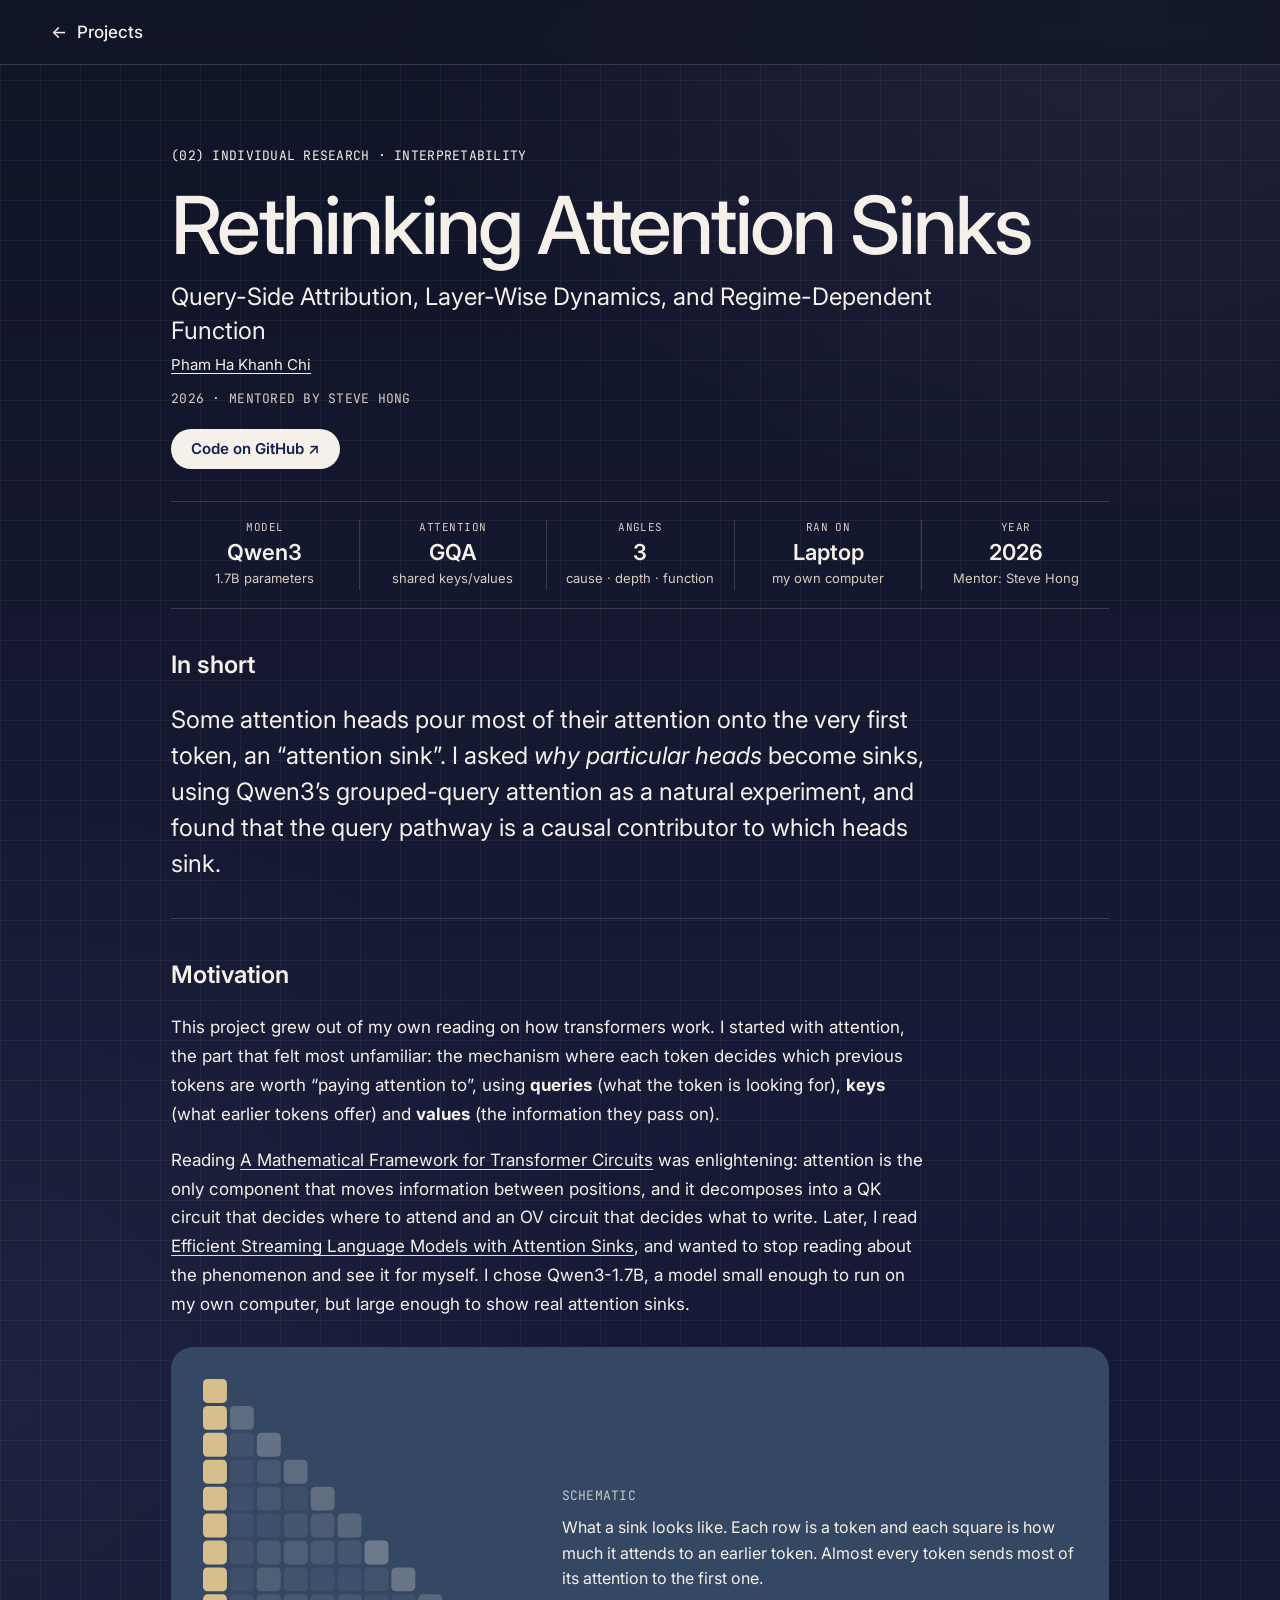
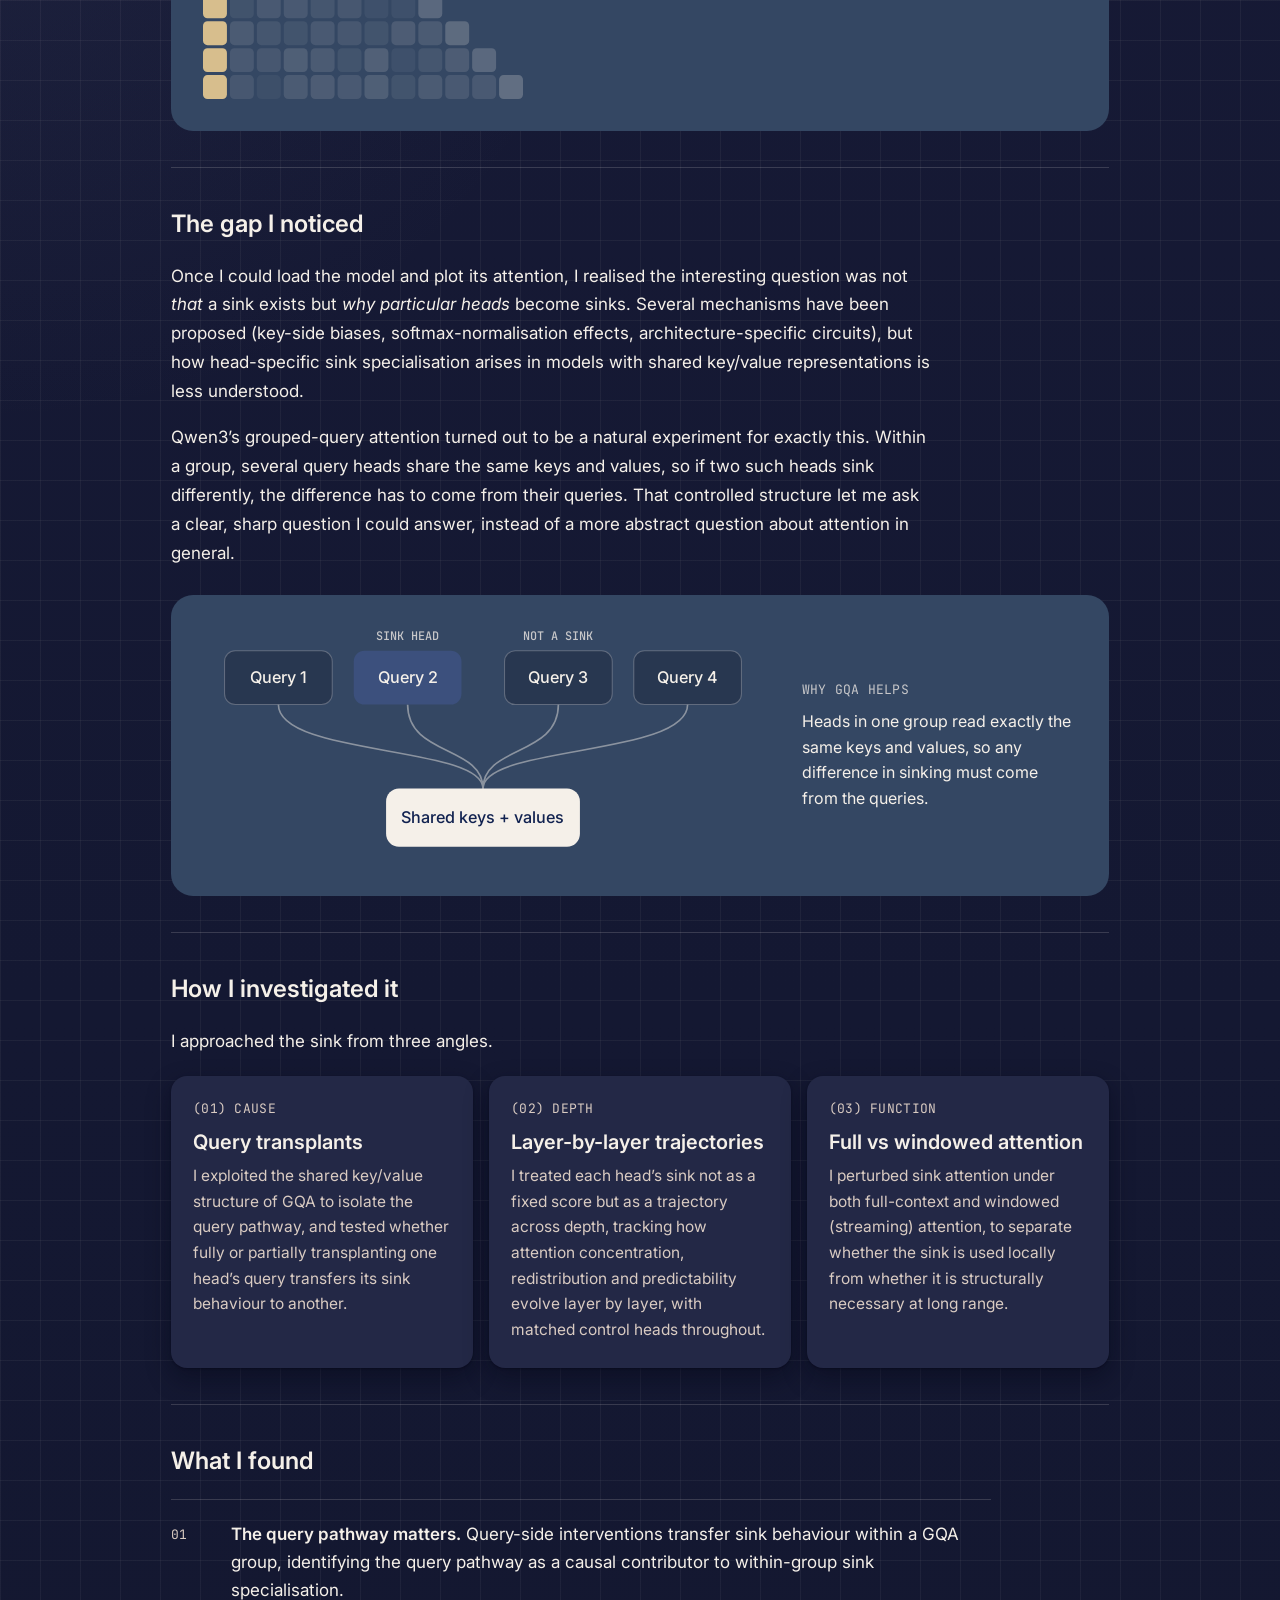
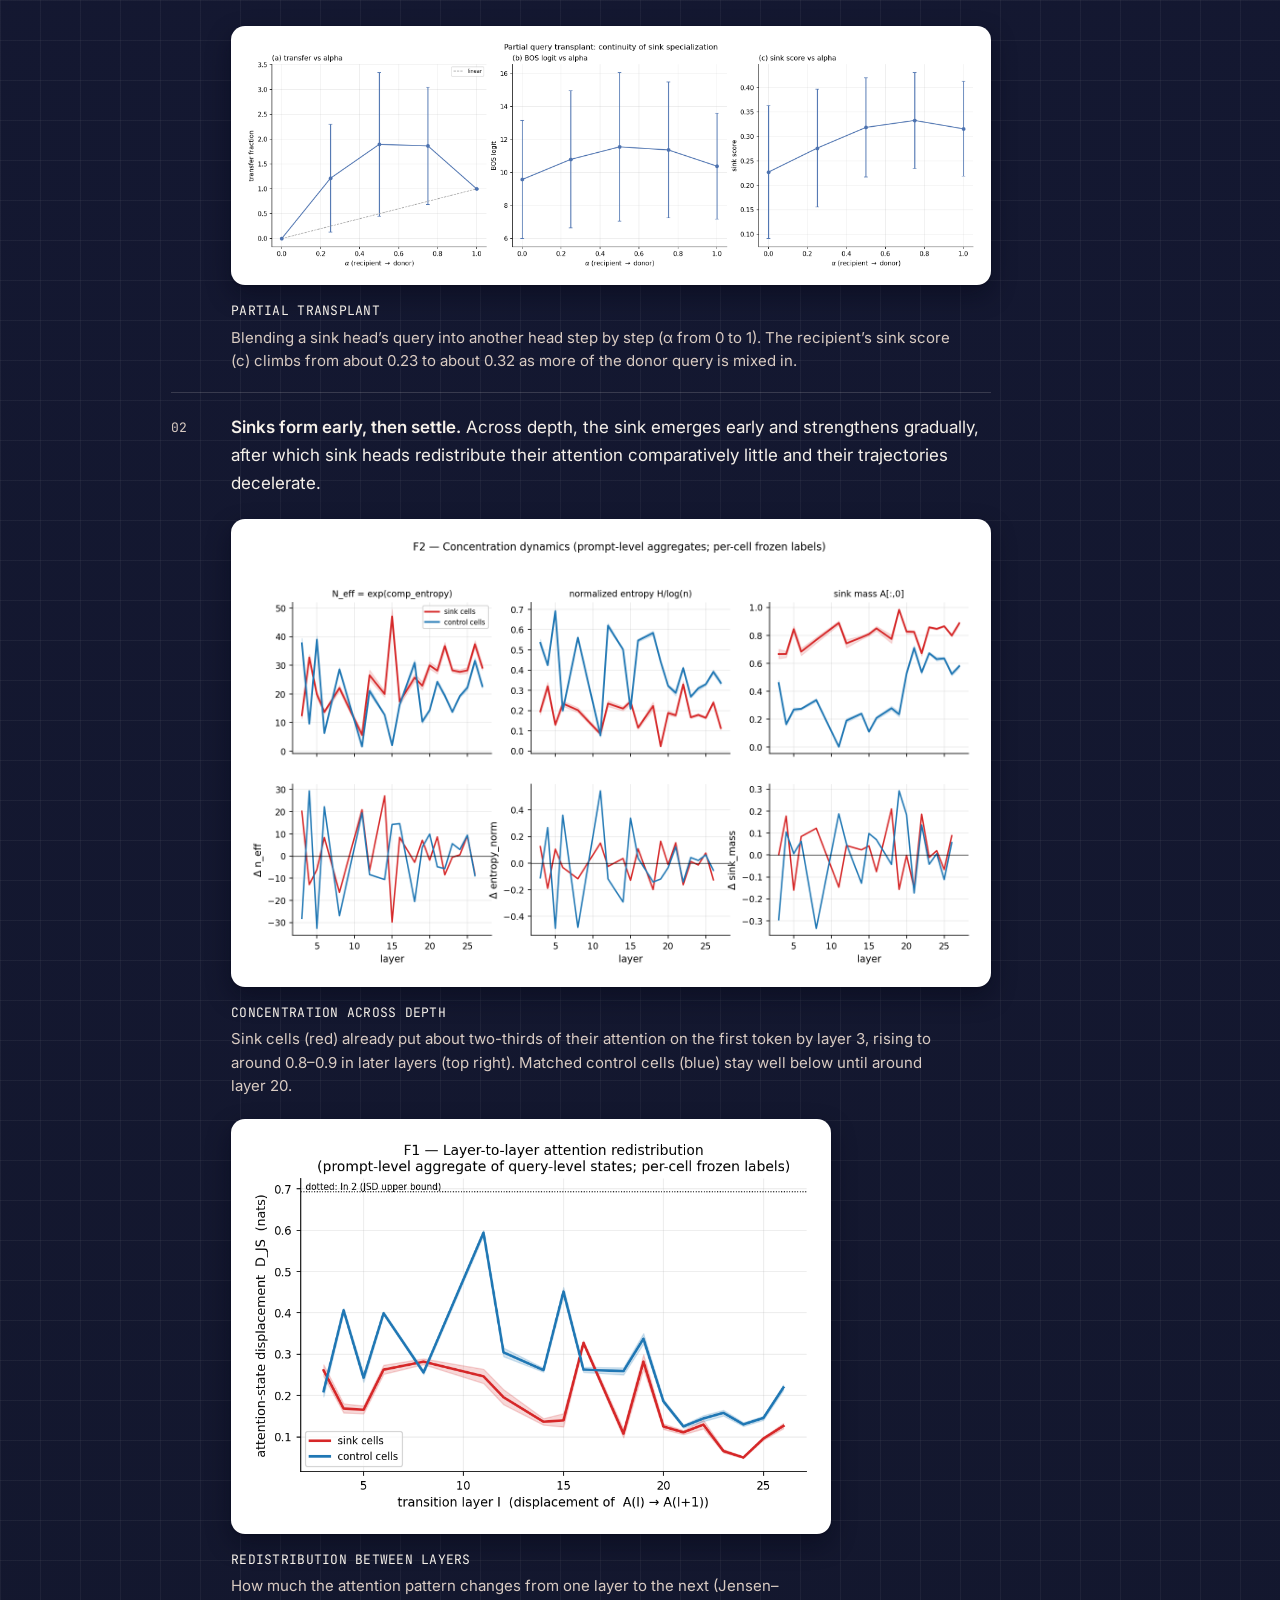
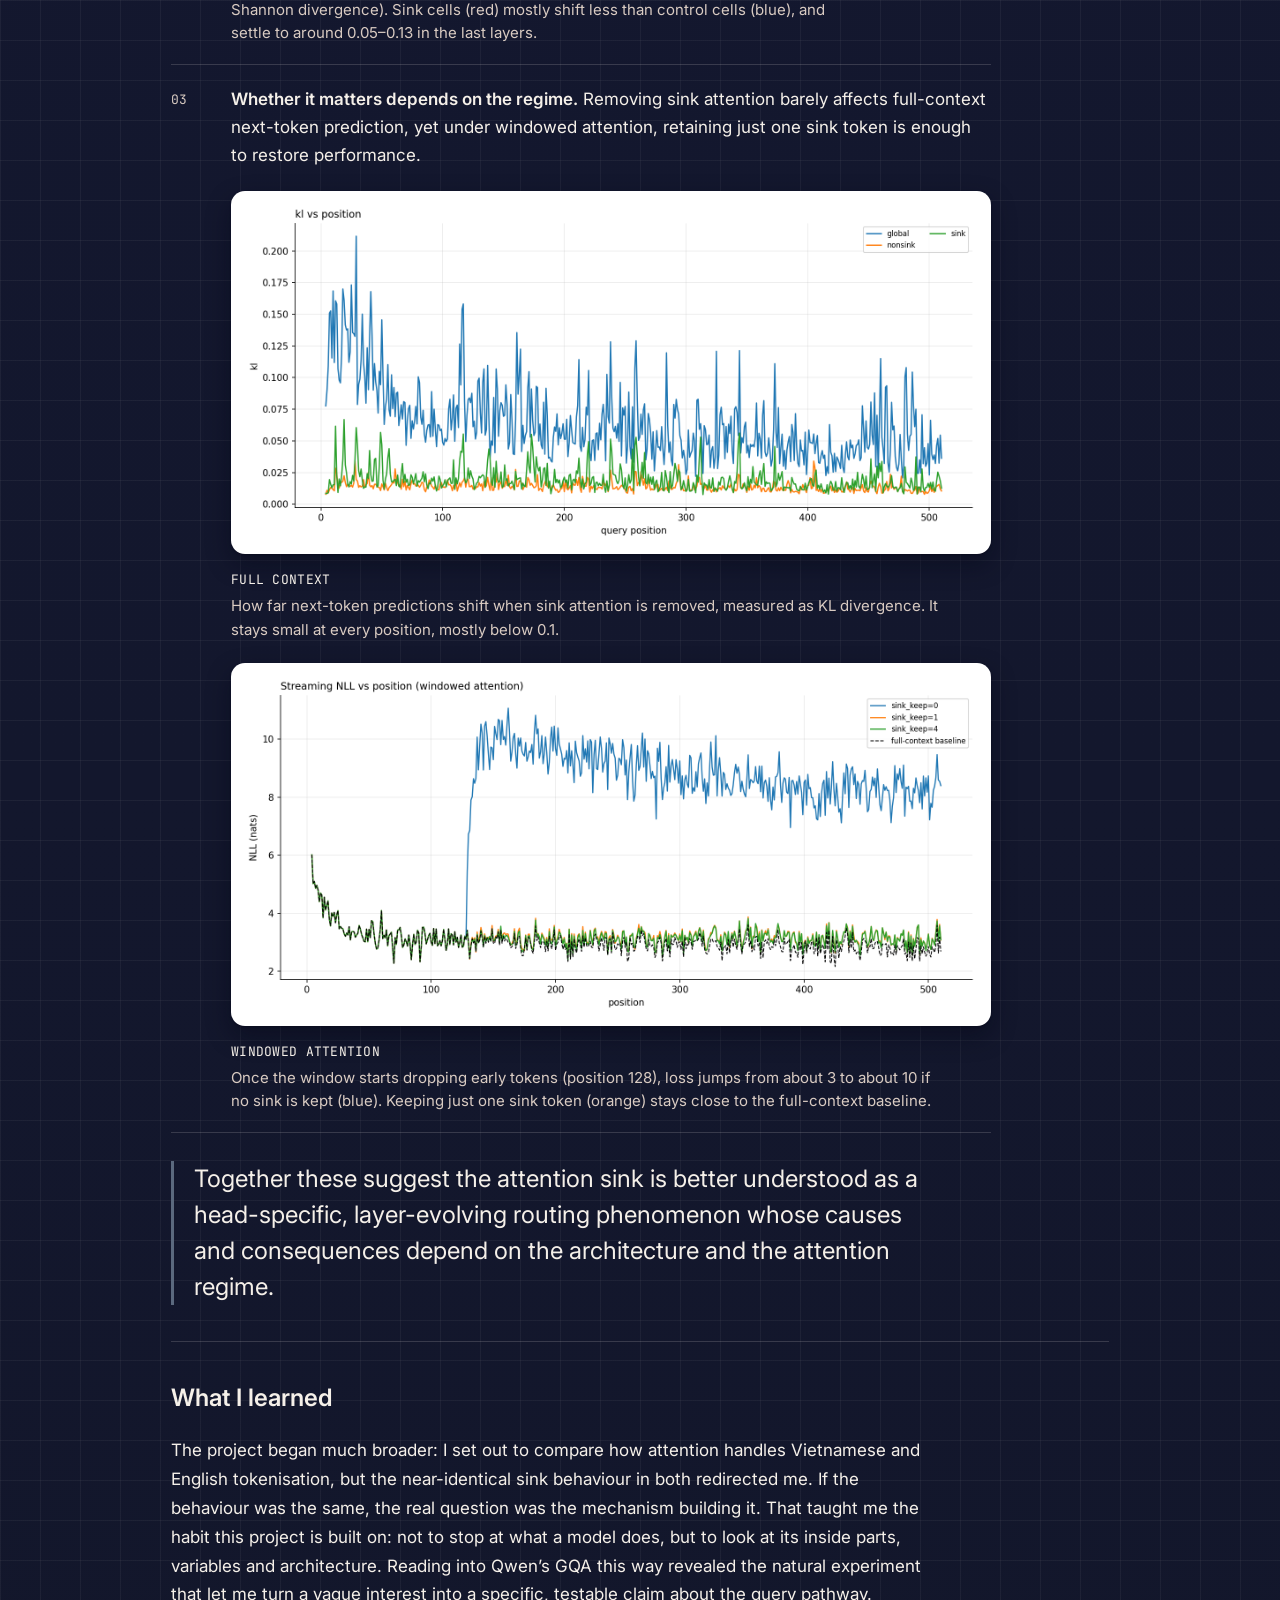
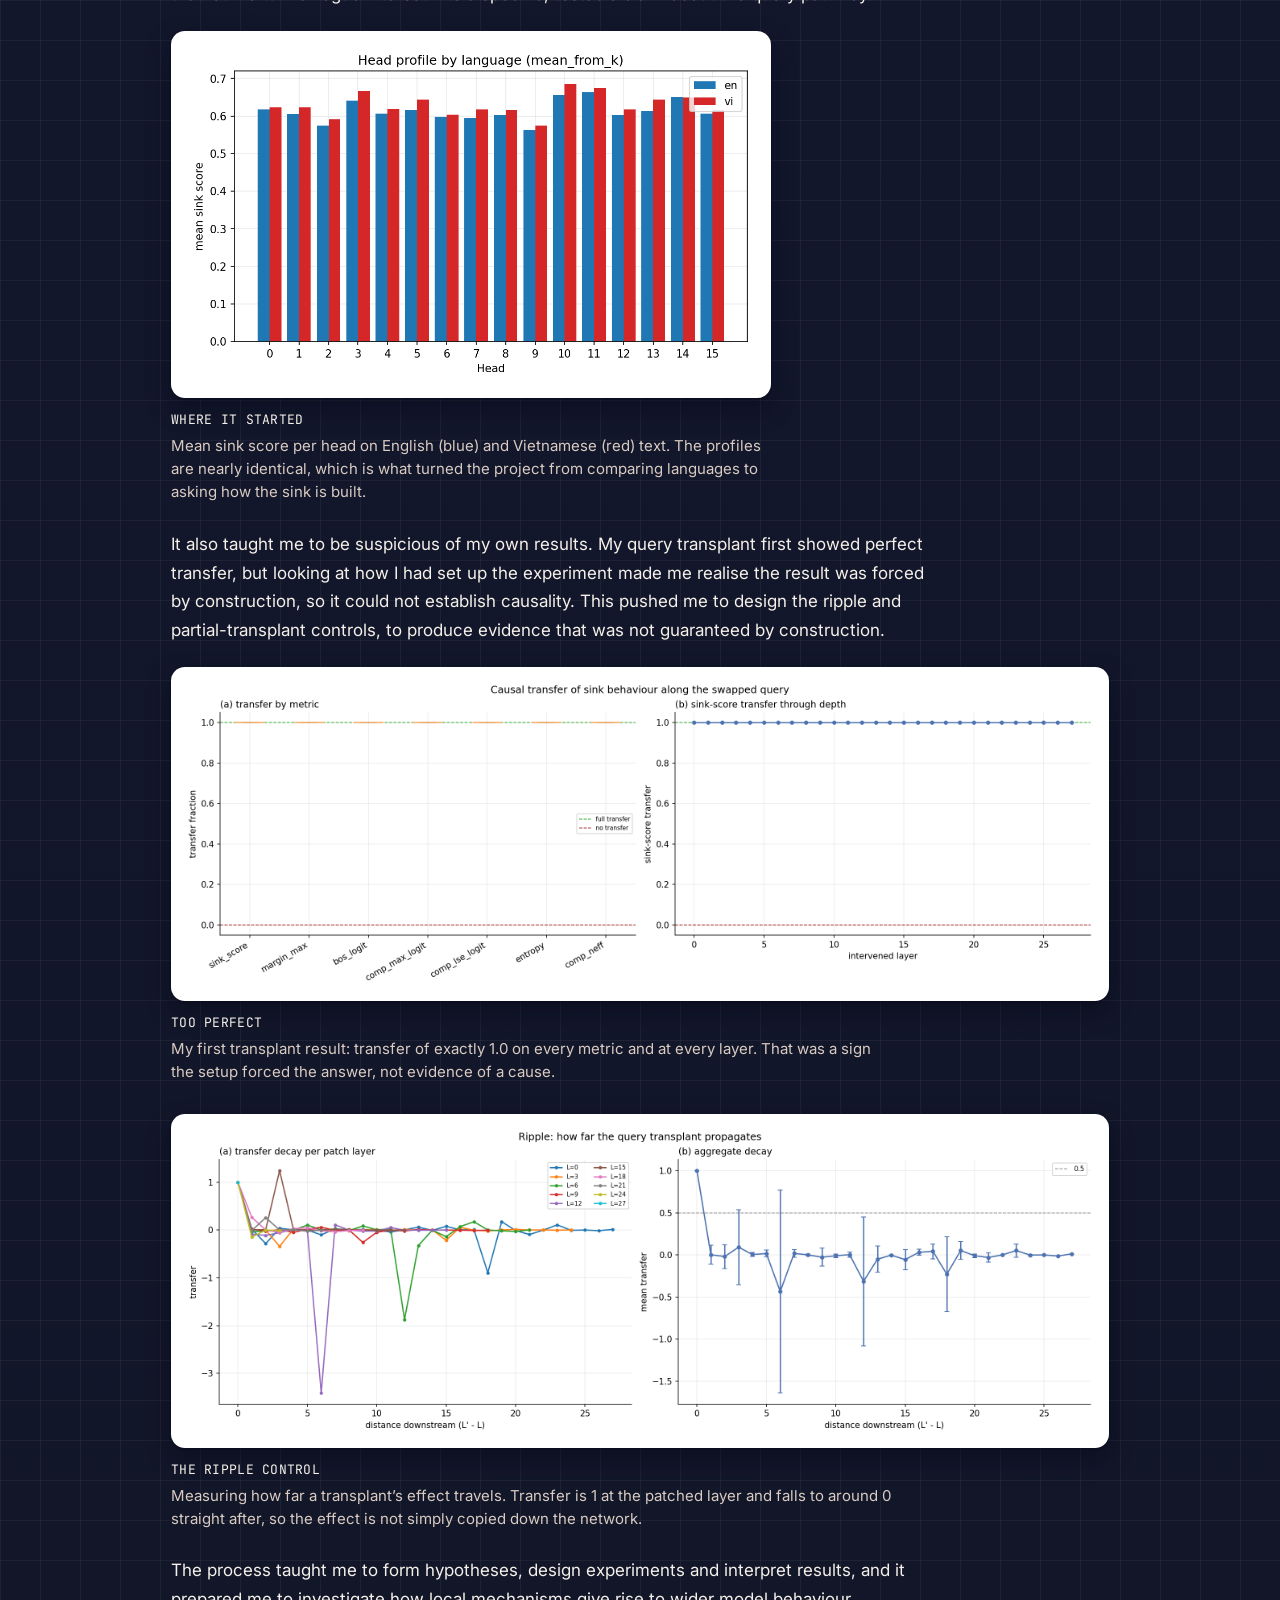
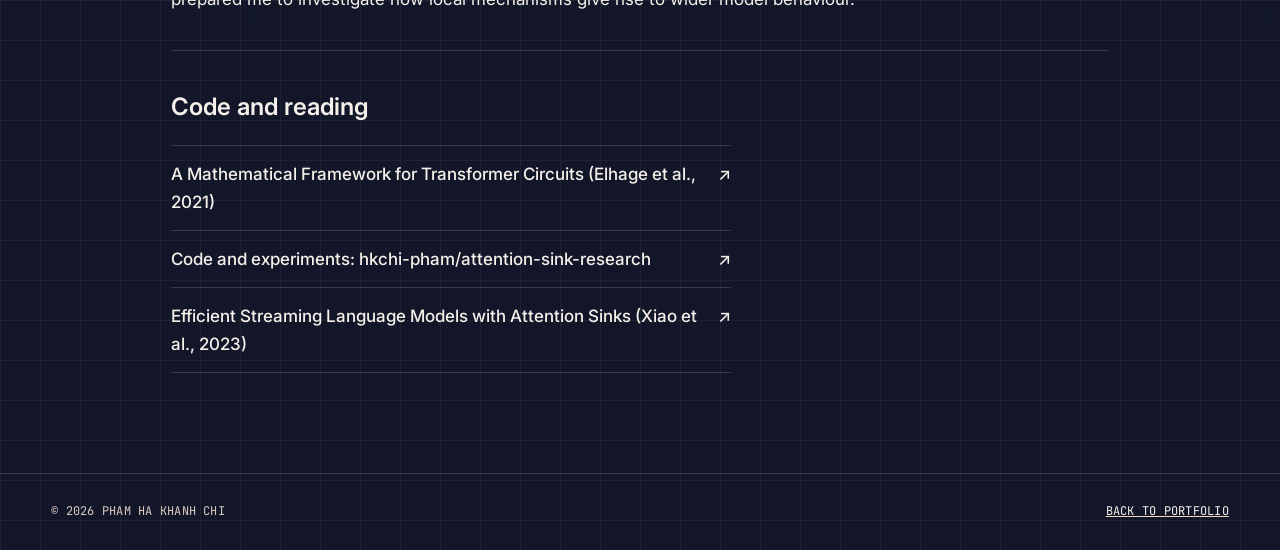
==== commit bb9fb3c5: "Add 3D night-sky hero, midnight palette, and dark-only theme - Three.js hero scene: sculpted crescen" ====
--- a/projects/attention-sinks.html
+++ b/projects/attention-sinks.html
@@ -1,5 +1,5 @@
 <!doctype html>
-<html lang="en">
+<html lang="en" style="color-scheme: dark">
 <head>
   <meta charset="utf-8">
   <meta name="viewport" content="width=device-width, initial-scale=1">
@@ -12,14 +12,10 @@
   <link href="https://fonts.googleapis.com/css2?family=Inter:wght@400;500;600&family=JetBrains+Mono:wght@400;500&display=swap" rel="stylesheet">
   <link rel="stylesheet" href="../styles.css">
   <link rel="stylesheet" href="project.css">
-  <script>
-    try { const t = localStorage.getItem('theme'); if (t) document.documentElement.dataset.theme = t; } catch (e) {}
-  </script>
 </head>
 <body class="project-page research-page" style="--f: var(--f-academics)">
   <header class="project-bar">
     <a class="back-link" href="../index.html#projects"><span aria-hidden="true">←</span> Projects</a>
-    <button class="theme-toggle" type="button" aria-label="Toggle dark mode"></button>
   </header>
 
   <main class="app-page">
--- a/styles.css
+++ b/styles.css
@@ -1,21 +1,36 @@
 :root {
-  --bg: #f2efe9;
-  --bg-soft: #e9e4da;
-  --paper: #fbfaf6;
-  --ink: #1a1a1a;
-  --ink-2: #6b6760;
-  --line: rgba(26, 26, 26, 0.16);
-  --card: #fbfaf6;
-  --accent: #1a1a1a;
-  --on-accent: #f2efe9;
-
-  /* Folder colours */
-  --f-about: #e6d7b8;
-  --f-academics: #b8c7d9;
-  --f-projects: #c3cba8;
-  --f-activities: #d9b8b0;
-  --f-mix: 52%;
-  --shadow: 0 1px 2px rgba(40, 32, 20, .08), 0 10px 24px rgba(40, 32, 20, .10);
+  /* Palette: Royal Blue and Sapphire frame the page; Swan Wing, Shellstone
+     and Quicksand are the paper, text and gold accents laid on top. */
+  --royal: #112250;
+  --sapphire: #3c507d;
+  --quicksand: #e0c58f;
+  --swan: #f5f0e9;
+  --shell: #d9cbc2;
+
+  --bg: #121628;          /* midnight navy */
+  --bg-soft: #191b38;     /* deep indigo */
+  --paper: #232846;       /* night-blue cards on the page itself */
+  --ink: var(--swan);
+  --ink-2: var(--shell);
+  --line: rgba(245, 240, 233, 0.16);
+  --grid: rgba(245, 240, 233, 0.05);
+  --grid-size: 40px;
+  --sky-haze: rgba(30, 29, 64, 0.9);
+  --card: #232846;
+  --accent: var(--swan);
+  --on-accent: var(--royal);
+  --highlight: var(--quicksand);   /* hovers, underlines, selection */
+  --highlight-soft: var(--shell);
+  --gold: var(--quicksand);
+  --mat: #fffdf9;                  /* photo and certificate mats */
+
+  /* Folder colours: dusky night papers */
+  --f-about: #40395f;            /* twilight violet */
+  --f-academics: #344763;        /* night blue */
+  --f-projects: #514363;         /* plum dusk */
+  --f-activities: #3d484f;       /* slate */
+  --f-mix: 100%;
+  --shadow: 0 1px 2px rgba(4, 6, 22, .4), 0 10px 24px rgba(4, 6, 22, .45);
 
   --display: "General Sans", "Inter", system-ui, sans-serif;
   --body: "Inter", system-ui, sans-serif;
@@ -27,48 +42,19 @@
   --ease: cubic-bezier(.2, .7, .1, 1);
 }
 
-@media (prefers-color-scheme: dark) {
-  :root:not([data-theme="light"]) {
-    --bg: #1c1a17;
-    --bg-soft: #26231f;
-    --paper: #2b2824;
-    --ink: #eee9e1;
-    --ink-2: #a39c91;
-    --line: rgba(238, 233, 225, 0.14);
-    --card: #2b2824;
-    --accent: #eee9e1;
-    --on-accent: #1c1a17;
-    --f-about: #4a4234;
-    --f-academics: #34404d;
-    --f-projects: #3b4233;
-    --f-activities: #4c3733;
-    --f-mix: 100%;
-    --shadow: 0 1px 2px rgba(0, 0, 0, .3), 0 10px 24px rgba(0, 0, 0, .35);
-  }
-}
-:root[data-theme="dark"] {
-  --bg: #1c1a17;
-  --bg-soft: #26231f;
-  --paper: #2b2824;
-  --ink: #eee9e1;
-  --ink-2: #a39c91;
-  --line: rgba(238, 233, 225, 0.14);
-  --card: #2b2824;
-  --accent: #eee9e1;
-  --on-accent: #1c1a17;
-  --f-about: #4a4234;
-  --f-academics: #34404d;
-  --f-projects: #3b4233;
-  --f-activities: #4c3733;
-  --f-mix: 100%;
-  --shadow: 0 1px 2px rgba(0, 0, 0, .3), 0 10px 24px rgba(0, 0, 0, .35);
-}
-
 *, *::before, *::after { box-sizing: border-box; }
 html { scroll-behavior: smooth; scroll-padding-top: 88px; }
 body {
   margin: 0;
-  background: var(--bg);
+  background-color: var(--bg);
+  background-image:
+    linear-gradient(to right, var(--grid) 1px, transparent 1px),
+    linear-gradient(to bottom, var(--grid) 1px, transparent 1px),
+    radial-gradient(1100px 760px at 88% 0, rgba(102, 90, 138, .2), transparent 70%),
+    radial-gradient(900px 900px at 0 1400px, rgba(120, 134, 168, .08), transparent 70%),
+    linear-gradient(180deg, #101426 0, #171a36 1100px, #141832 2600px, var(--bg));
+  background-size: var(--grid-size) var(--grid-size), var(--grid-size) var(--grid-size), auto, auto, auto;
+  background-repeat: repeat, repeat, no-repeat, no-repeat, no-repeat;
   color: var(--ink-2);
   font: 400 17px/1.65 var(--body);
   -webkit-font-smoothing: antialiased;
@@ -77,7 +63,8 @@
 }
 h1, h2, h3, h4 { color: var(--ink); margin: 0; font-family: var(--display); font-weight: 500; }
 p { margin: 0; }
-a { color: inherit; }
+a { color: inherit; text-decoration-color: color-mix(in srgb, currentColor 55%, var(--highlight)); }
+::selection { background: rgba(224, 197, 143, .4); color: inherit; }
 img { max-width: 100%; display: block; }
 .mono { font-family: var(--mono); font-size: 13px; letter-spacing: .02em; text-transform: uppercase; }
 
@@ -105,18 +92,11 @@
 }
 .nav a::after {
   content: ""; position: absolute; left: 0; right: 0; bottom: -2px; height: 1px;
-  background: var(--ink); transform: scaleX(0); transform-origin: left;
+  background: var(--highlight); transform: scaleX(0); transform-origin: left;
   transition: transform .35s var(--ease);
 }
 .nav a:hover, .nav a.active { color: var(--ink); }
 .nav a:hover::after, .nav a.active::after { transform: scaleX(1); }
-.theme-toggle {
-  flex: none; width: 24px; height: 24px; border-radius: 50%; border: 0; cursor: pointer;
-  background: linear-gradient(90deg, var(--accent) 50%, var(--f-about) 50%);
-  box-shadow: 0 0 0 1px var(--line);
-  transition: transform .3s var(--ease);
-}
-.theme-toggle:hover { transform: scale(1.15) rotate(180deg); }
 .menu-toggle { display: none; }
 
 /* ---------- Layout ---------- */
@@ -130,7 +110,22 @@
 }
 
 /* ---------- Hero ---------- */
-.hero { padding: clamp(56px, 9vw, 120px) 0 clamp(56px, 8vw, 96px); }
+.hero { padding: clamp(56px, 9vw, 120px) 0 clamp(56px, 8vw, 96px); position: relative; }
+.hero > :not(.hero-sky) { position: relative; z-index: 1; }
+
+/* 3D night sky (sky.js). Hidden until the scene has rendered, so a failed
+   load leaves the hero exactly as it was. */
+.hero-sky {
+  position: absolute; z-index: 0; right: 0; top: clamp(8px, 3.5vw, 56px);
+  width: min(36vw, 540px); aspect-ratio: 1;
+  pointer-events: none; opacity: 0; transition: opacity 1.8s var(--ease) .4s;
+}
+.hero-sky.is-ready { opacity: 1; }
+.hero-sky::before {
+  content: ""; position: absolute; inset: 2%; border-radius: 50%;
+  background: radial-gradient(closest-side, var(--sky-haze) 0%, color-mix(in srgb, var(--sky-haze) 88%, transparent) 50%, color-mix(in srgb, var(--sky-haze) 30%, transparent) 80%, transparent 100%);
+}
+.hero-sky canvas { position: relative; display: block; width: 100%; height: 100%; }
 .eyebrow { color: var(--ink); margin-bottom: 24px; }
 .hero-title {
   font-size: clamp(60px, 12.5vw, 176px);
@@ -157,10 +152,11 @@
 }
 .btn:hover { transform: translateY(-2px); }
 .btn-solid { background: var(--accent); color: var(--on-accent); }
+.btn-solid:hover { background: var(--highlight-soft); }
 .btn-line { border: 1px solid var(--ink); color: var(--ink); }
-.btn-line:hover { background: var(--ink); color: var(--bg); }
+.btn-line:hover { background: var(--highlight); border-color: var(--highlight); color: var(--royal); }
 .signature {
-  font-family: var(--script); font-weight: 500; color: var(--ink);
+  font-family: var(--script); font-weight: 500; color: var(--gold);
   font-size: 34px; line-height: 1; margin-left: 10px; transform: rotate(-4deg);
 }
 .signature-lg { font-size: clamp(44px, 6vw, 64px); margin: 48px 0 0; display: inline-block; }
@@ -173,11 +169,11 @@
 }
 .tabs::-webkit-scrollbar { display: none; }
 .tab {
-  --tab-bg: color-mix(in srgb, var(--f) calc(var(--f-mix) * .55), var(--bg));
+  --tab-bg: color-mix(in srgb, var(--f) 86%, var(--bg));
   flex: none; display: inline-flex; align-items: baseline; gap: 10px;
   padding: 14px 22px 16px; margin-top: 10px;
   border: 0; border-radius: 16px 16px 0 0; cursor: pointer;
-  background: var(--tab-bg); color: var(--ink-2);
+  background: var(--tab-bg); color: color-mix(in srgb, var(--ink) 80%, var(--f));
   font: 500 17px/1 var(--display);
   transform: translateY(8px);
   transition: transform .35s var(--ease), background .35s, color .25s;
@@ -190,9 +186,14 @@
 }
 .tab:focus-visible { outline: 2px solid var(--ink); outline-offset: -4px; }
 
+/* Folder surfaces (and figures on project pages): cards are a deeper shade of the folder */
+.panel, .figure {
+  --ink-2: color-mix(in srgb, var(--ink) 76%, var(--f));
+  --line: color-mix(in srgb, var(--ink) 18%, transparent);
+  --paper: color-mix(in srgb, var(--f) 70%, #0d1022);
+  --bg-soft: color-mix(in srgb, var(--f) 55%, #0d1022);
+}
 .panel {
-  --ink-2: color-mix(in srgb, var(--ink) 72%, var(--f));
-  --line: color-mix(in srgb, var(--ink) 18%, transparent);
   position: relative;
   background: color-mix(in srgb, var(--f) var(--f-mix), var(--bg));
   color: var(--ink-2);
@@ -226,7 +227,7 @@
   /* strip of tape */
   content: ""; position: absolute; top: -9px; left: 50%; width: 54px; height: 18px;
   transform: translateX(-50%) rotate(-3deg);
-  background: color-mix(in srgb, var(--f) 70%, transparent);
+  background: color-mix(in srgb, var(--shell) 38%, transparent);
   border-radius: 2px; opacity: .9;
 }
 .note:hover { transform: rotate(0deg) translateY(-6px) scale(1.03); z-index: 2; }
@@ -244,8 +245,73 @@
     var(--bg-soft);
 }
 .note.photo img { width: 100%; height: auto; border-radius: 3px; }
-.note.shot { width: clamp(130px, 15vw, 180px); min-height: 0; }
-.note.shot img { border-radius: 14px; }
+
+
+.note.photo a { display: block; }
+
+/* ---------- Certificates ---------- */
+.pdf-link {
+  display: inline-block; margin-top: 8px;
+  font: 500 12px/1.4 var(--mono); text-transform: uppercase; letter-spacing: .02em;
+  color: var(--ink); text-decoration: none; border-bottom: 1px solid currentColor;
+}
+.pdf-link:hover { border-bottom-style: dashed; }
+.cert-thumb {
+  display: inline-block; width: clamp(130px, 13vw, 168px); margin-top: 14px; padding: 5px;
+  background: var(--mat); border-radius: 4px; box-shadow: var(--shadow);
+  transform: rotate(var(--r, -2deg));
+  transition: transform .45s var(--ease);
+}
+.cert-thumb img { width: 100%; height: auto; }
+.cert-thumb:hover { transform: rotate(0deg) scale(1.05); }
+.cert-thumbs { display: flex; flex-wrap: wrap; align-items: flex-start; gap: 16px; }
+.cert-thumb.is-photo { width: clamp(150px, 15vw, 196px); padding: 6px 6px 20px; }
+.cert-thumb.is-stage { width: clamp(200px, 20vw, 260px); }
+.cert-thumb.is-portrait { width: clamp(84px, 8vw, 104px); }
+.stage-intro { margin: 0 0 22px; font-size: 16px; }
+
+.piles-intro { margin: -28px 0 22px; font-size: 16px; }
+.piles { display: grid; grid-template-columns: repeat(3, minmax(0, 1fr)); gap: 18px; align-items: start; }
+.pile {
+  border-radius: 16px; padding: 14px 16px 18px;
+  background: color-mix(in srgb, var(--paper) 50%, transparent);
+}
+.pile summary { list-style: none; cursor: pointer; display: flex; flex-direction: column; gap: 4px; }
+.pile summary::-webkit-details-marker { display: none; }
+.pile summary:focus-visible { outline: 2px solid var(--ink); outline-offset: 4px; border-radius: 10px; }
+.stack { position: relative; display: block; aspect-ratio: 4 / 3; margin: 14px 18px 22px; }
+.stack img {
+  position: absolute; inset: 0; width: 100%; height: 100%; object-fit: contain;
+  background: var(--mat); padding: 4px; border-radius: 3px; box-shadow: var(--shadow);
+  transition: transform .5s var(--ease);
+}
+.stack img:nth-child(1) { transform: rotate(-7deg) translate(-5%, 3%); }
+.stack img:nth-child(2) { transform: rotate(5deg) translate(5%, -2%); }
+.stack img:nth-child(3) { transform: rotate(-1deg); }
+.pile summary:hover .stack img:nth-child(1) { transform: rotate(-12deg) translate(-12%, 4%); }
+.pile summary:hover .stack img:nth-child(2) { transform: rotate(10deg) translate(12%, -3%); }
+.pile-text { display: flex; flex-direction: column; gap: 4px; }
+.pile-text .mono { font-size: 11px; color: var(--ink-2); }
+.pile-text strong { font: 500 24px/1.2 var(--display); color: var(--ink); }
+.pile-note { font-size: 14.5px; line-height: 1.45; }
+.pile-toggle { margin-top: 6px; color: var(--ink) !important; }
+.pile-toggle::after { content: "Open pile ↓"; }
+.pile[open] .pile-toggle::after { content: "Close ↑"; }
+.pile[open] { grid-column: 1 / -1; }
+.pile[open] summary { flex-direction: row; align-items: center; gap: 12px; }
+.pile[open] .stack { flex: none; width: 150px; margin: 10px 26px 14px 14px; }
+.pile-grid {
+  display: grid; grid-template-columns: repeat(auto-fill, minmax(160px, 1fr)); gap: 22px 18px;
+  margin-top: 14px; padding-top: 18px; border-top: 1px solid var(--line);
+}
+.pile-grid a { display: block; text-decoration: none; color: var(--ink-2); }
+.pile-grid img {
+  width: 100%; height: auto; padding: 4px; background: var(--mat); border-radius: 3px;
+  box-shadow: var(--shadow); transition: transform .35s var(--ease);
+}
+.pile-grid a:hover img { transform: translateY(-4px) rotate(-1deg); }
+.pile-grid span { display: block; margin-top: 8px; font-size: 13.5px; line-height: 1.4; }
+.pile-grid a:hover span { color: var(--ink); }
 
 /* ---------- About ---------- */
 .two-col { display: grid; grid-template-columns: 1fr 1fr; gap: clamp(28px, 4vw, 60px); }
@@ -287,10 +353,10 @@
 }
 .card-link { text-decoration: none; color: inherit; }
 .card-link:hover .text-link { text-decoration: underline; text-underline-offset: 4px; }
-.media-soul { background: linear-gradient(160deg, #cfe6e4, #e8efd9); }
+.media-soul { background: linear-gradient(160deg, var(--sapphire), var(--royal)); }
 .media-soul img {
   width: 42%; height: auto; aspect-ratio: 1; border-radius: 22.5%;
-  box-shadow: 0 12px 30px rgba(30, 60, 40, .18);
+  box-shadow: 0 12px 30px rgba(5, 12, 34, .4);
   transition: transform .5s var(--ease);
 }
 .card-link:hover .media-soul img { transform: scale(1.05) rotate(-2deg); }
@@ -299,16 +365,20 @@
 .card-link:hover .media-attn .attn { transform: scale(1.05) rotate(-2deg); }
 /* schematic attention heatmap: faint cells in ink, the sink column in accent */
 .attn rect { fill: var(--ink); }
-.attn rect.sink { fill: #3d5a80; }
-:root[data-theme="dark"] .attn rect.sink { fill: #9db8d9; }
-@media (prefers-color-scheme: dark) { :root:not([data-theme="light"]) .attn rect.sink { fill: #9db8d9; } }
-.media-b { background: linear-gradient(140deg, #3d4a5a, #8ea2b8); color: #f2efe9; }
-.media-c { background: linear-gradient(140deg, #e6d7b8, #d9b8b0); color: #1a1a1a; }
+.attn rect.sink { fill: var(--gold); }
+.media-echo { background: linear-gradient(160deg, color-mix(in srgb, var(--f-projects) 30%, var(--paper)), var(--paper)); }
+.media-echo .echo { width: 58%; transition: transform .5s var(--ease); }
+.card-link:hover .media-echo .echo { transform: scale(1.04); }
+.echo rect { fill: var(--ink); }
+.echo rect.on { fill: var(--gold); }
+.echo text { font: 500 11px var(--mono); fill: var(--ink); opacity: .6; text-transform: uppercase; }
+.media-b { background: linear-gradient(140deg, var(--royal), var(--sapphire)); color: var(--swan); }
+.media-c { background: linear-gradient(140deg, var(--shell), var(--quicksand)); color: var(--royal); }
 .card-text { padding: 24px 26px 28px; display: flex; flex-direction: column; gap: 10px; flex: 1; }
 .card-kicker { font-size: 11px; }
 .card-text h3 { font-size: 24px; line-height: 1.25; }
 .text-link { margin-top: auto; padding-top: 10px; font-weight: 500; color: var(--ink); text-decoration: none; }
-.text-link:hover { text-decoration: underline; text-underline-offset: 4px; }
+.text-link:hover { text-decoration: underline; text-decoration-color: var(--highlight); text-underline-offset: 4px; }
 
 /* ---------- Skills ---------- */
 .skills { display: grid; grid-template-columns: repeat(3, 1fr); gap: 24px; }
@@ -325,7 +395,7 @@
 }
 .socials { list-style: none; padding: 0; margin: 36px 0 0; display: flex; flex-wrap: wrap; gap: 28px; }
 .socials a { font-weight: 500; color: var(--ink); text-decoration: none; }
-.socials a:hover { text-decoration: underline; text-underline-offset: 4px; }
+.socials a:hover { text-decoration: underline; text-decoration-color: var(--highlight); text-underline-offset: 4px; }
 
 /* ---------- Footer & to-top ---------- */
 .site-footer {
@@ -352,9 +422,11 @@
   html { scroll-behavior: auto; }
   .js .reveal { opacity: 1; transform: none; transition: none; }
   .js .hero-title .ch { opacity: 1; transform: none; animation: none; }
+  .hero-sky { transition: none; }
   .panel { animation: none; }
   .note, .note:hover { transform: none; transition: none; }
   .tab { transition: none; }
+  .cert-thumb, .cert-thumb:hover, .stack img, .pile-grid img { transition: none; }
 }
 
 /* ---------- Responsive ---------- */
@@ -387,9 +459,14 @@
   .two-col, .cards, .skills { grid-template-columns: 1fr; }
   .row { grid-template-columns: 1fr; gap: 10px; padding: 26px 0; }
   .bands { grid-template-columns: repeat(2, 1fr); }
+  .piles { grid-template-columns: 1fr; }
+  .pile[open] .stack { width: 96px; margin: 8px 16px 10px 8px; }
+  .pile-grid { grid-template-columns: repeat(2, minmax(0, 1fr)); gap: 18px 12px; }
   .desk { gap: 16px 12px; }
   .note { width: calc(50% - 6px); min-height: 130px; padding: 18px 14px 14px; }
   .note.photo { width: calc(50% - 6px); }
-  .note.shot { width: calc(50% - 6px); }
   .signature { margin-left: 4px; }
 }
+@media (max-width: 700px) {
+  .hero-sky { width: min(31vw, 132px); top: -6px; }
+}
--- a/projects/project.css
+++ b/projects/project.css
@@ -22,7 +22,7 @@
 .app-icon {
   width: clamp(110px, 16vw, 160px); height: auto; aspect-ratio: 1;
   border-radius: 22.5%;
-  box-shadow: 0 0 0 1px var(--line), 0 10px 30px rgba(0, 0, 0, .12);
+  box-shadow: 0 0 0 1px var(--line), 0 10px 30px rgba(5, 12, 34, .4);
 }
 .app-id h1 { font-size: clamp(26px, 3.4vw, 40px); font-weight: 600; line-height: 1.15; letter-spacing: -0.01em; }
 .app-sub { margin-top: 8px; font-size: clamp(16px, 1.6vw, 19px); max-width: 560px; }
@@ -35,8 +35,9 @@
 }
 .pill:hover { transform: translateY(-1px); }
 .pill-solid { background: var(--accent); color: var(--on-accent); }
+.pill-solid:hover { background: var(--highlight-soft); }
 .pill-line { border: 1px solid var(--ink); color: var(--ink); }
-.pill-line:hover { background: var(--ink); color: var(--bg); }
+.pill-line:hover { background: var(--highlight); border-color: var(--highlight); color: var(--royal); }
 
 /* Info strip */
 .info-strip {
@@ -127,16 +128,24 @@
 
 .gqa .gqa-lines { stroke: var(--ink); opacity: .45; }
 .gqa .gqa-q rect { fill: var(--paper); stroke: var(--ink); stroke-opacity: .25; }
-.gqa .gqa-q rect.is-sink { fill: #3d5a80; stroke: none; }
+.gqa .gqa-q rect.is-sink { fill: var(--sapphire); stroke: none; }
 .gqa .gqa-kv { fill: var(--ink); }
 .gqa text { font: 500 15px var(--display); fill: var(--ink); }
 .gqa text.gqa-tag { font: 500 11px var(--mono); text-transform: uppercase; fill: var(--ink-2); }
-.gqa text:nth-child(2) { fill: #f2efe9; }
-.gqa > text.gqa-text { fill: var(--bg); }
+.gqa text:nth-child(2) { fill: var(--swan); }
+.gqa > text.gqa-text { fill: var(--royal); }
 
+.loop .loop-lines, .loop .loop-hidden { stroke: var(--ink); opacity: .55; }
+.loop .loop-head { fill: var(--ink); opacity: .55; }
+.loop .loop-node { fill: var(--paper); stroke: var(--ink); stroke-opacity: .25; }
+.loop .loop-node.is-model { fill: var(--sapphire); stroke: none; }
+.loop .loop-taste { fill: none; stroke: var(--ink); stroke-opacity: .45; stroke-dasharray: 4 4; }
+.loop text { font: 500 15px var(--display); fill: var(--ink); }
+.loop text.loop-sub { font: 500 10.5px var(--mono); text-transform: uppercase; fill: var(--ink-2); }
+.loop text.on-model { fill: var(--swan); }
 .paper-meta { margin-top: 10px; color: var(--ink-2); }
 
-/* Result plots: kept on white plates, like printed figures, in both themes */
+/* Result plots: kept on white plates, like printed figures */
 .plot { margin: 22px 0 0; }
 .plot a { display: block; border-radius: 14px; background: #fff; padding: clamp(8px, 1.4vw, 16px); box-shadow: var(--shadow); transition: transform .4s var(--ease); }
 .plot a:hover { transform: translateY(-3px); }
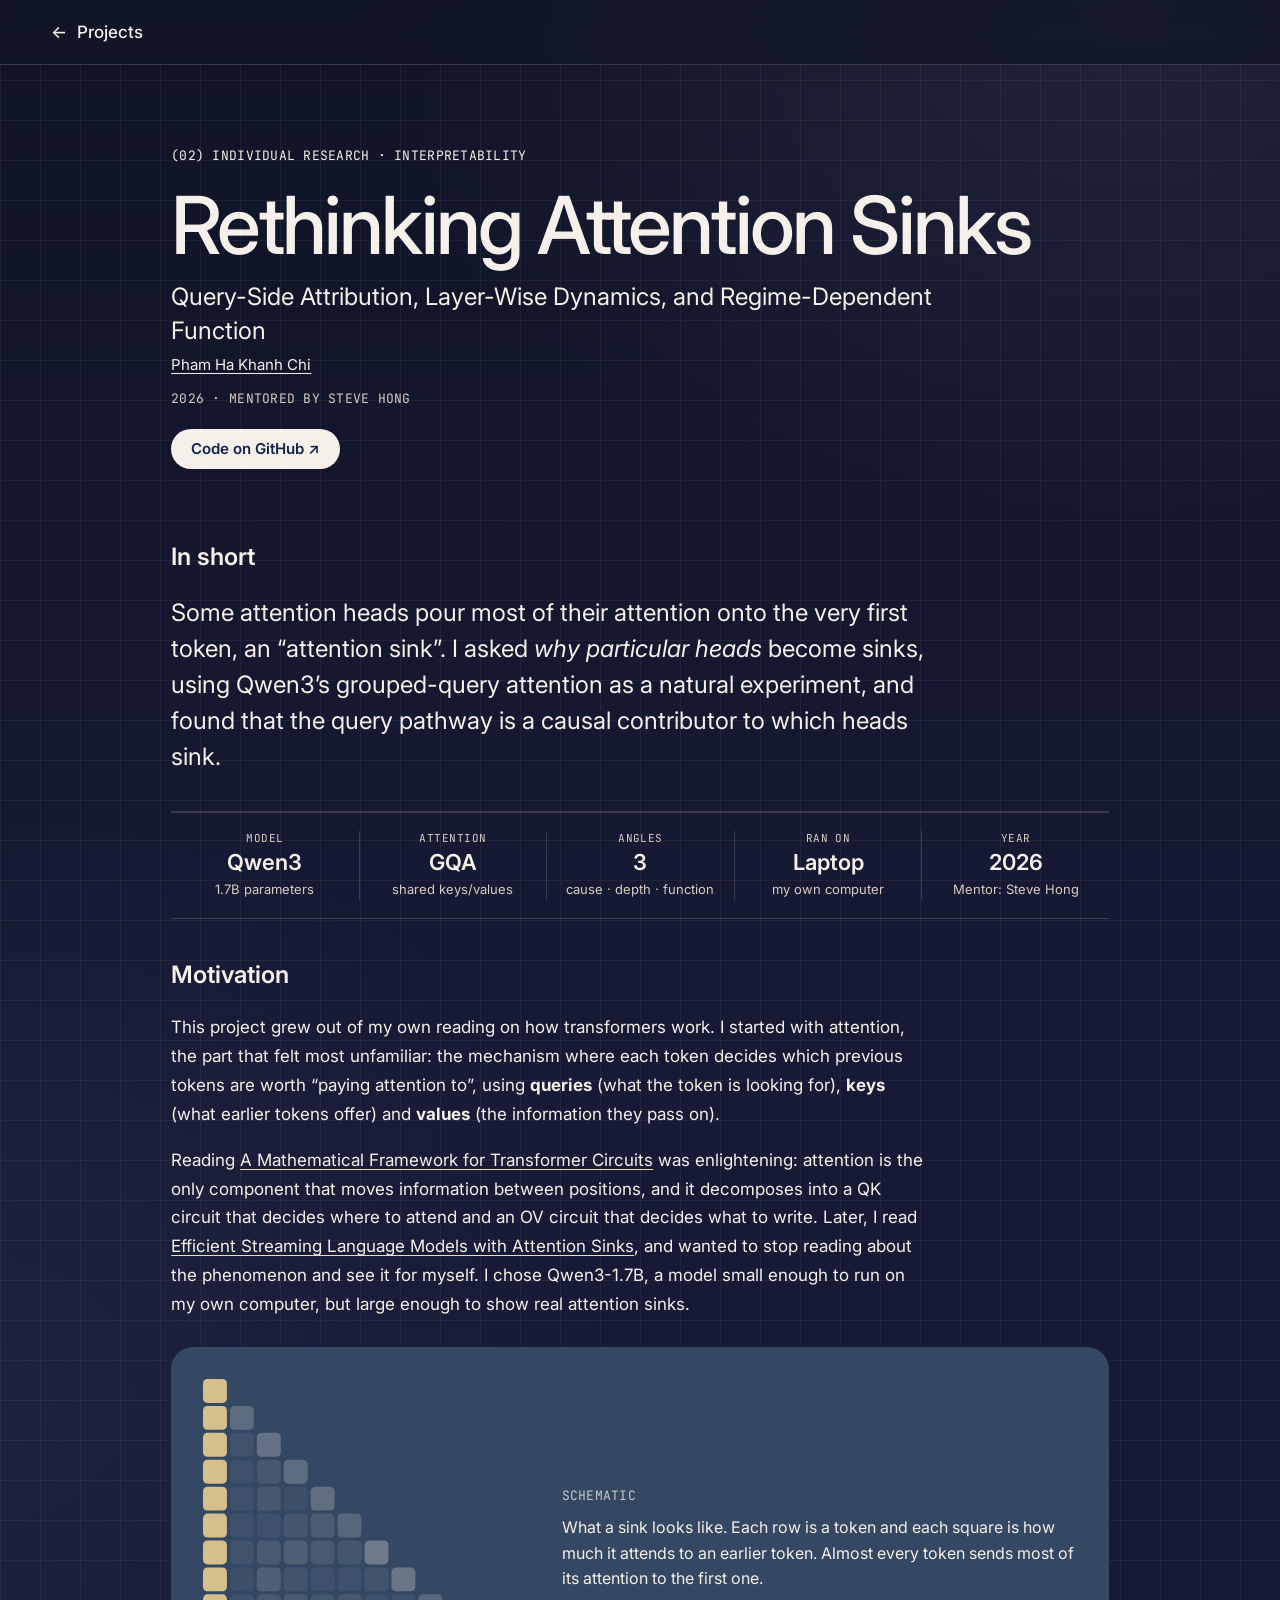
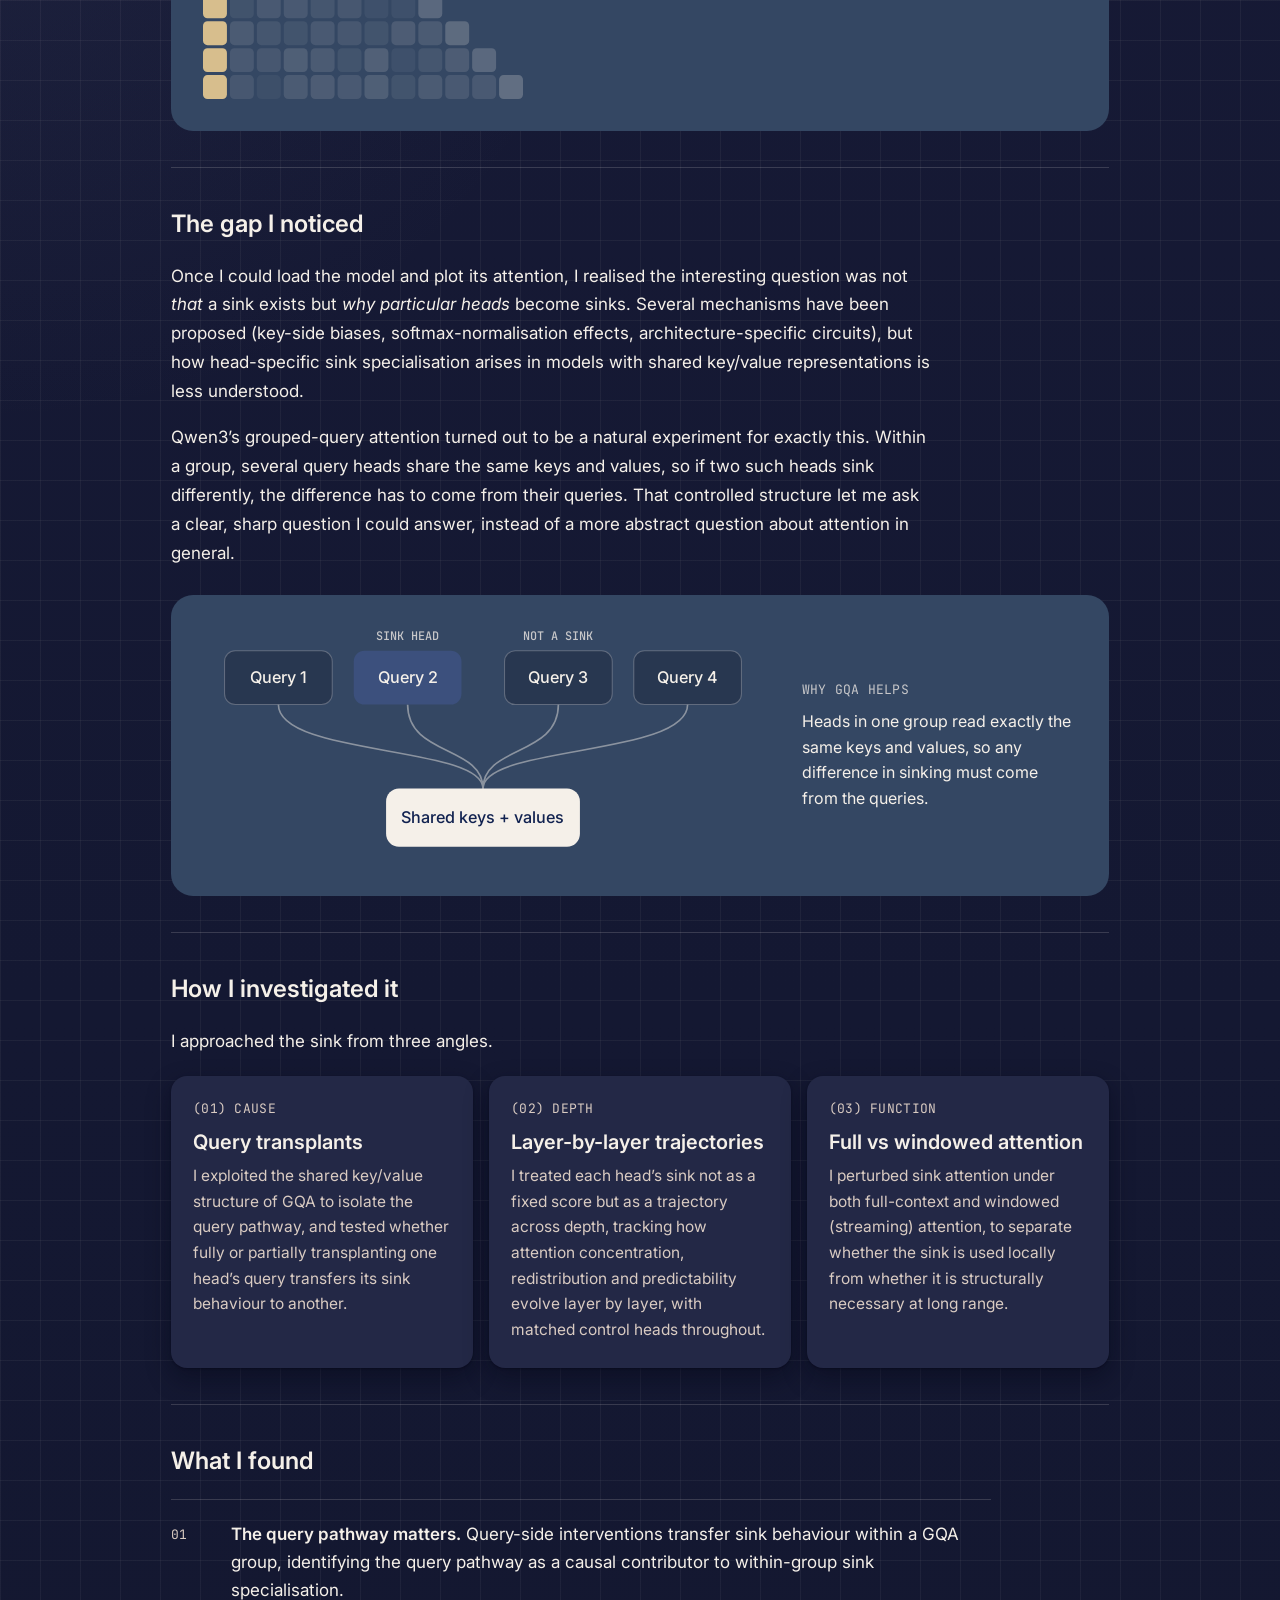
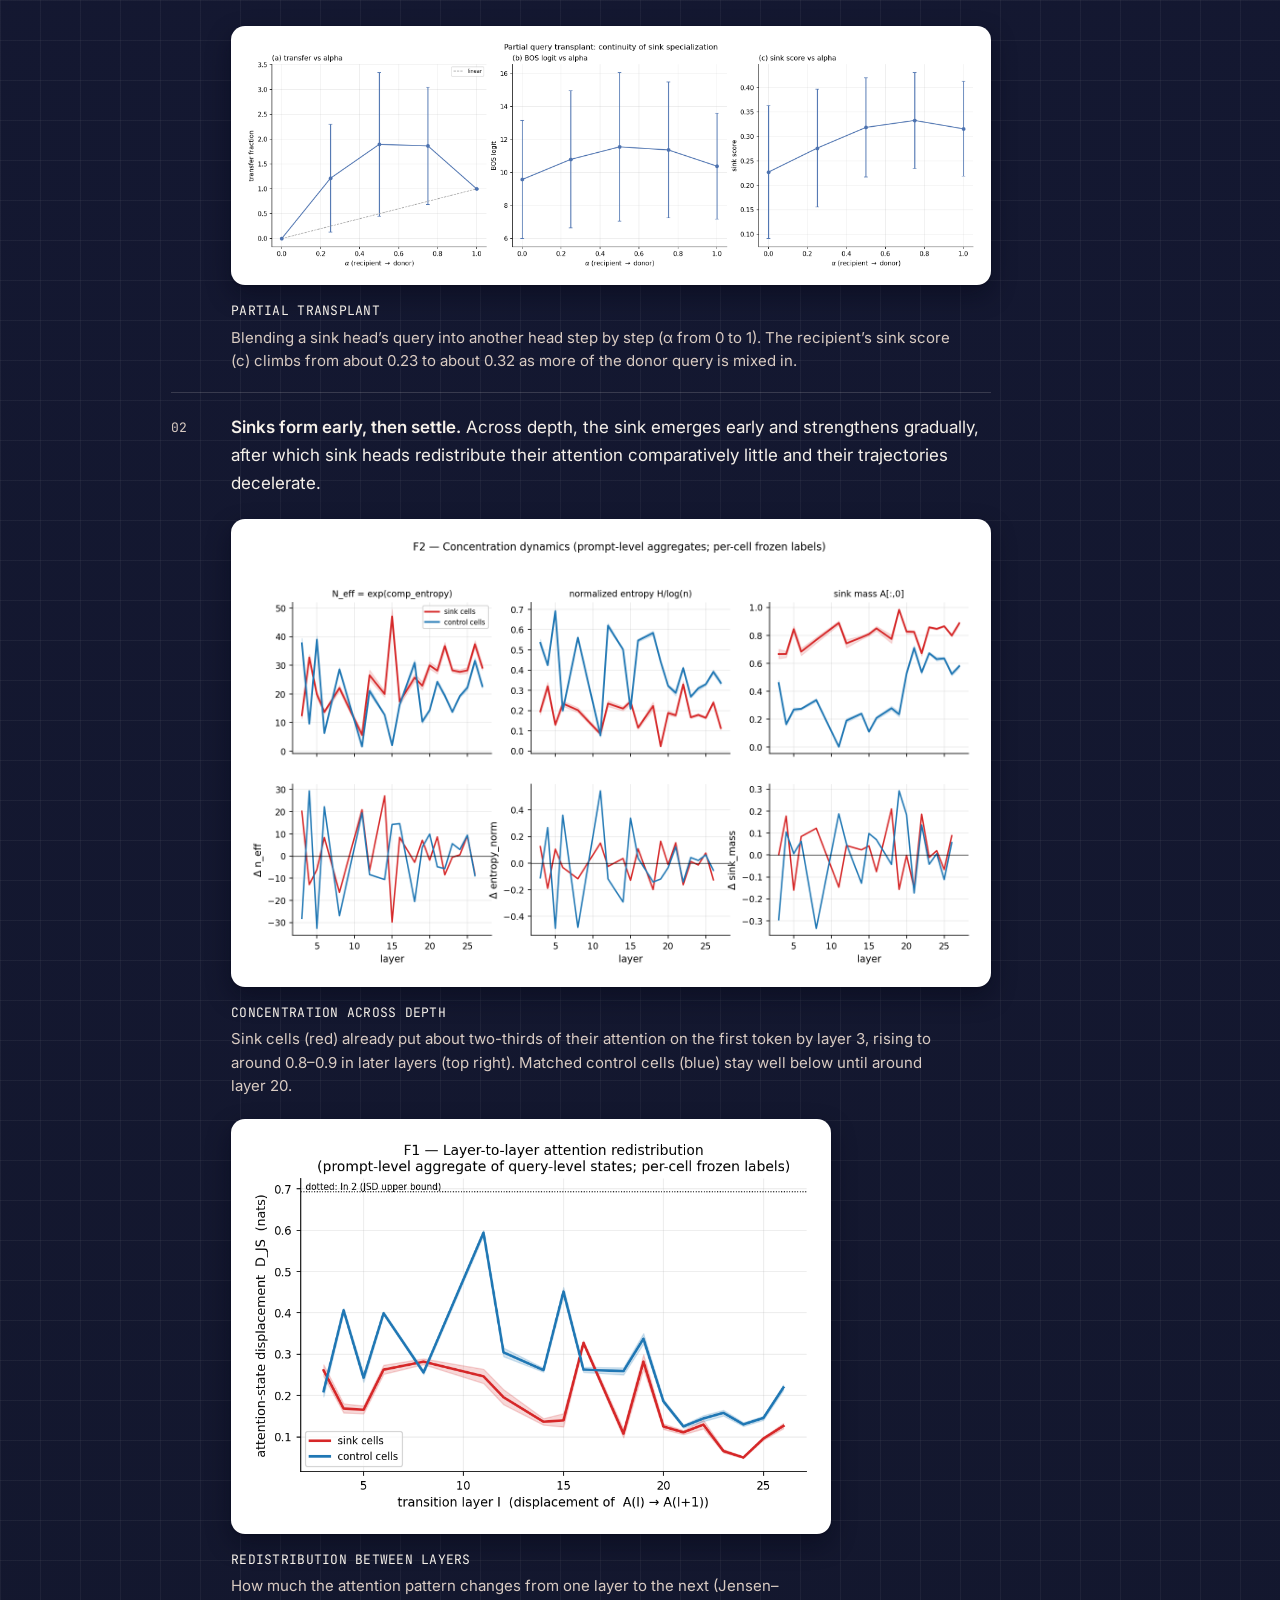
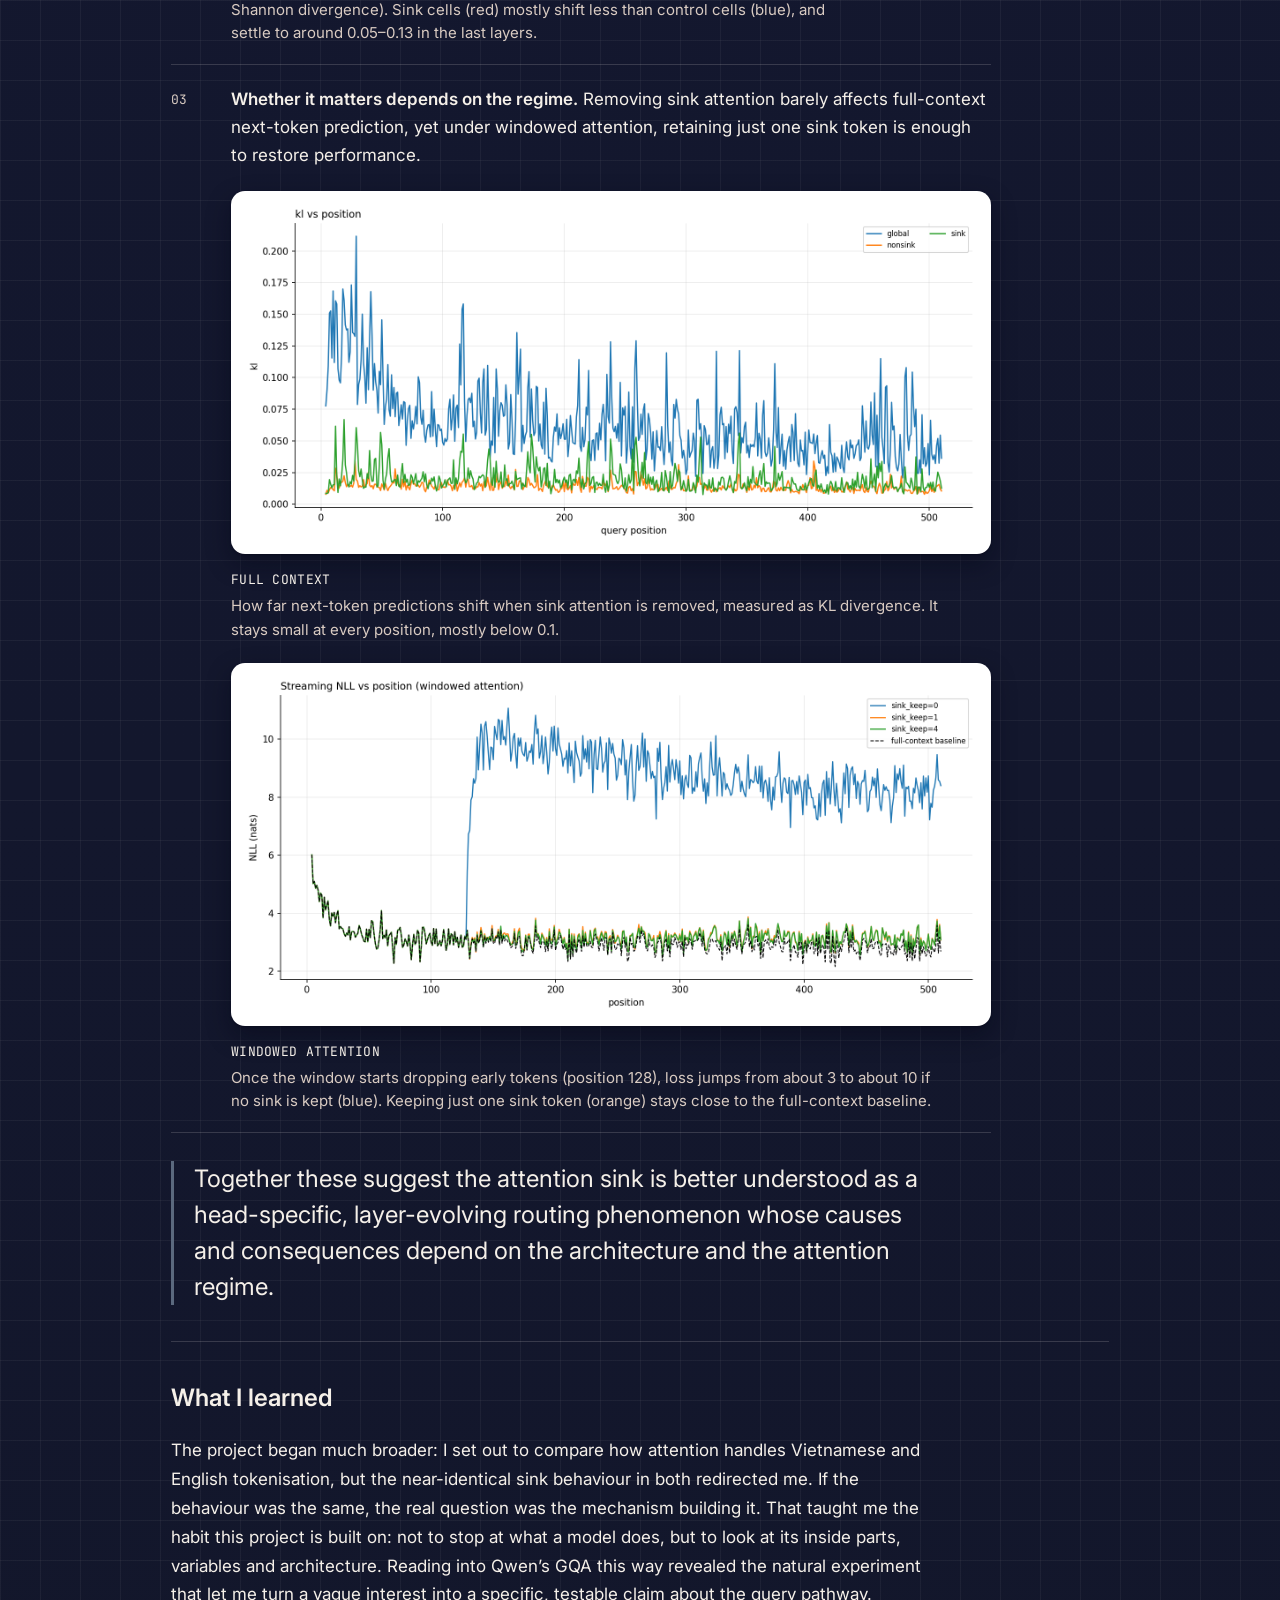
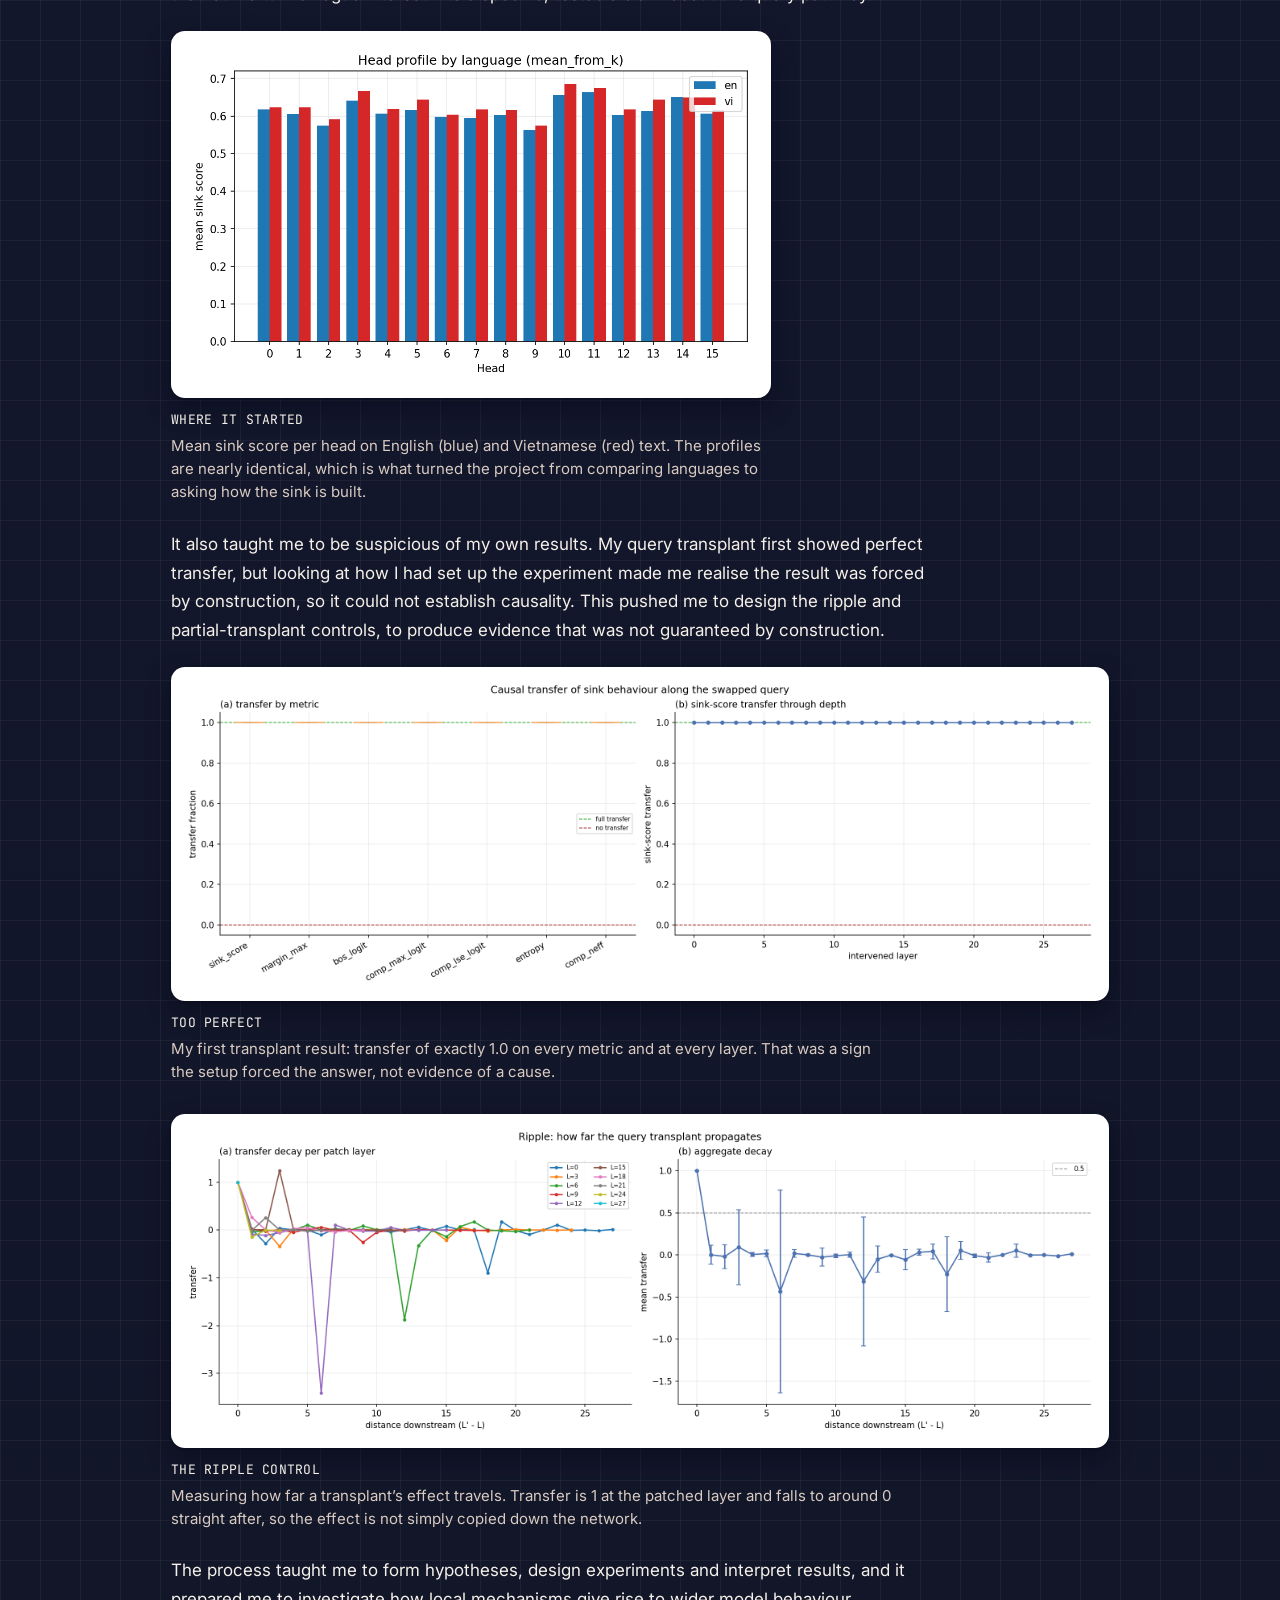
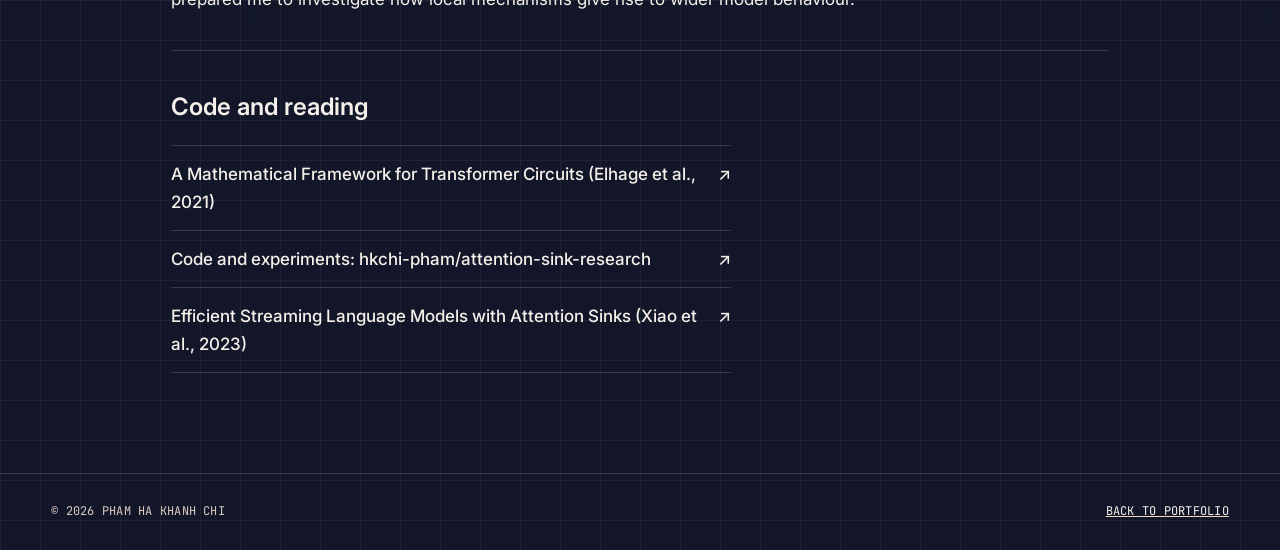
==== commit 37ba05e9: "Enlarge category headings; put project descriptions first Co-Authored-By: Claude Opus 5.5 <noreply@a" ====
--- a/projects/attention-sinks.html
+++ b/projects/attention-sinks.html
@@ -31,6 +31,16 @@
       </div>
     </section>
 
+    <!-- Abstract-style summary -->
+    <section class="app-section">
+      <h2>In short</h2>
+      <p class="paper-lead">
+        Some attention heads pour most of their attention onto the very first token, an “attention sink”.
+        I asked <em>why particular heads</em> become sinks, using Qwen3’s grouped-query attention as a natural
+        experiment, and found that the query pathway is a causal contributor to which heads sink.
+      </p>
+    </section>
+
     <!-- Info strip -->
     <ul class="info-strip" aria-label="Project details">
       <li><span>Model</span><strong>Qwen3</strong><em>1.7B parameters</em></li>
@@ -39,16 +49,6 @@
       <li><span>Ran on</span><strong>Laptop</strong><em>my own computer</em></li>
       <li><span>Year</span><strong>2026</strong><em>Mentor: Steve Hong</em></li>
     </ul>
-
-    <!-- Abstract-style summary -->
-    <section class="app-section">
-      <h2>In short</h2>
-      <p class="paper-lead">
-        Some attention heads pour most of their attention onto the very first token, an “attention sink”.
-        I asked <em>why particular heads</em> become sinks, using Qwen3’s grouped-query attention as a natural
-        experiment, and found that the query pathway is a causal contributor to which heads sink.
-      </p>
-    </section>
 
     <!-- Motivation -->
     <section class="app-section">
--- a/styles.css
+++ b/styles.css
@@ -233,6 +233,8 @@
 .note:hover { transform: rotate(0deg) translateY(-6px) scale(1.03); z-index: 2; }
 .note .mono { font-size: 11px; color: var(--ink-2); }
 .note strong { font-family: var(--display); font-weight: 500; font-size: clamp(28px, 3vw, 38px); line-height: 1.1; color: var(--ink); letter-spacing: -0.02em; }
+/* longer words, e.g. "Languages", would overflow the note at full size */
+.note-long strong { font-size: clamp(22px, 2.2vw, 27px); }
 .note em { font-style: normal; font-size: 14px; line-height: 1.4; margin-top: auto; }
 
 .note.photo { padding: 10px 10px 12px; width: clamp(180px, 22vw, 250px); }
@@ -317,7 +319,7 @@
 .two-col { display: grid; grid-template-columns: 1fr 1fr; gap: clamp(28px, 4vw, 60px); }
 
 /* ---------- Rows (timeline) ---------- */
-.sub-label { color: var(--ink); margin: 0 0 18px; font-weight: 500; }
+.sub-label { font: 600 clamp(28px, 3vw, 38px)/1.15 var(--display); letter-spacing: -0.02em; color: var(--gold); margin: 0 0 20px; }
 .rows { border-top: 1px solid var(--line); margin-bottom: 64px; }
 .rows:last-child { margin-bottom: 0; }
 .row {
@@ -372,6 +374,13 @@
 .echo rect { fill: var(--ink); }
 .echo rect.on { fill: var(--gold); }
 .echo text { font: 500 11px var(--mono); fill: var(--ink); opacity: .6; text-transform: uppercase; }
+.media-melon { background: color-mix(in srgb, var(--f-about) var(--f-mix), var(--bg)); }
+.media-melon .plates { width: 58%; transition: transform .5s var(--ease); }
+.card-link:hover .media-melon .plates { transform: scale(1.04); }
+/* schematic grid of agar plates: the most suitable temperature per melon in accent */
+.plates circle { fill: none; stroke: var(--ink); stroke-opacity: .45; stroke-width: 1.5; }
+.plates circle.best { fill: var(--gold); stroke: none; }
+.plates text { font: 500 11px var(--mono); fill: var(--ink); opacity: .6; text-anchor: middle; }
 .media-b { background: linear-gradient(140deg, var(--royal), var(--sapphire)); color: var(--swan); }
 .media-c { background: linear-gradient(140deg, var(--shell), var(--quicksand)); color: var(--royal); }
 .card-text { padding: 24px 26px 28px; display: flex; flex-direction: column; gap: 10px; flex: 1; }
--- a/projects/project.css
+++ b/projects/project.css
@@ -169,6 +169,18 @@
 .findings p { font-size: 17px; color: var(--ink); }
 .findings strong { font-weight: 600; }
 
+.data-table-wrap { margin-top: 22px; max-width: 900px; overflow-x: auto; }
+.data-table { width: 100%; min-width: 560px; border-collapse: collapse; font-size: 15.5px; line-height: 1.55; color: var(--ink); }
+.data-table th, .data-table td { text-align: left; vertical-align: top; padding: 14px 18px 14px 0; border-bottom: 1px solid var(--line); }
+.data-table thead th { font: 11px/1.4 var(--mono); text-transform: uppercase; letter-spacing: .04em; color: var(--ink-2); border-top: 1px solid var(--line); }
+.data-table tbody th { font-weight: 600; white-space: nowrap; }
+.app-section h3.sub-head { font-size: 19px; font-weight: 600; margin: 32px 0 14px; }
+
+.plate-grid .plate { fill: none; stroke: var(--ink); stroke-opacity: .4; stroke-width: 1.4; }
+.plate-grid .plate.best { fill: var(--gold); stroke: none; }
+.plate-grid text { font: 500 15px var(--display); fill: var(--ink); }
+.plate-grid text.plate-tag { font: 500 11px var(--mono); text-transform: uppercase; fill: var(--ink-2); text-anchor: middle; }
+
 .project-page .site-footer { margin-top: 64px; }
 
 @media (max-width: 700px) {
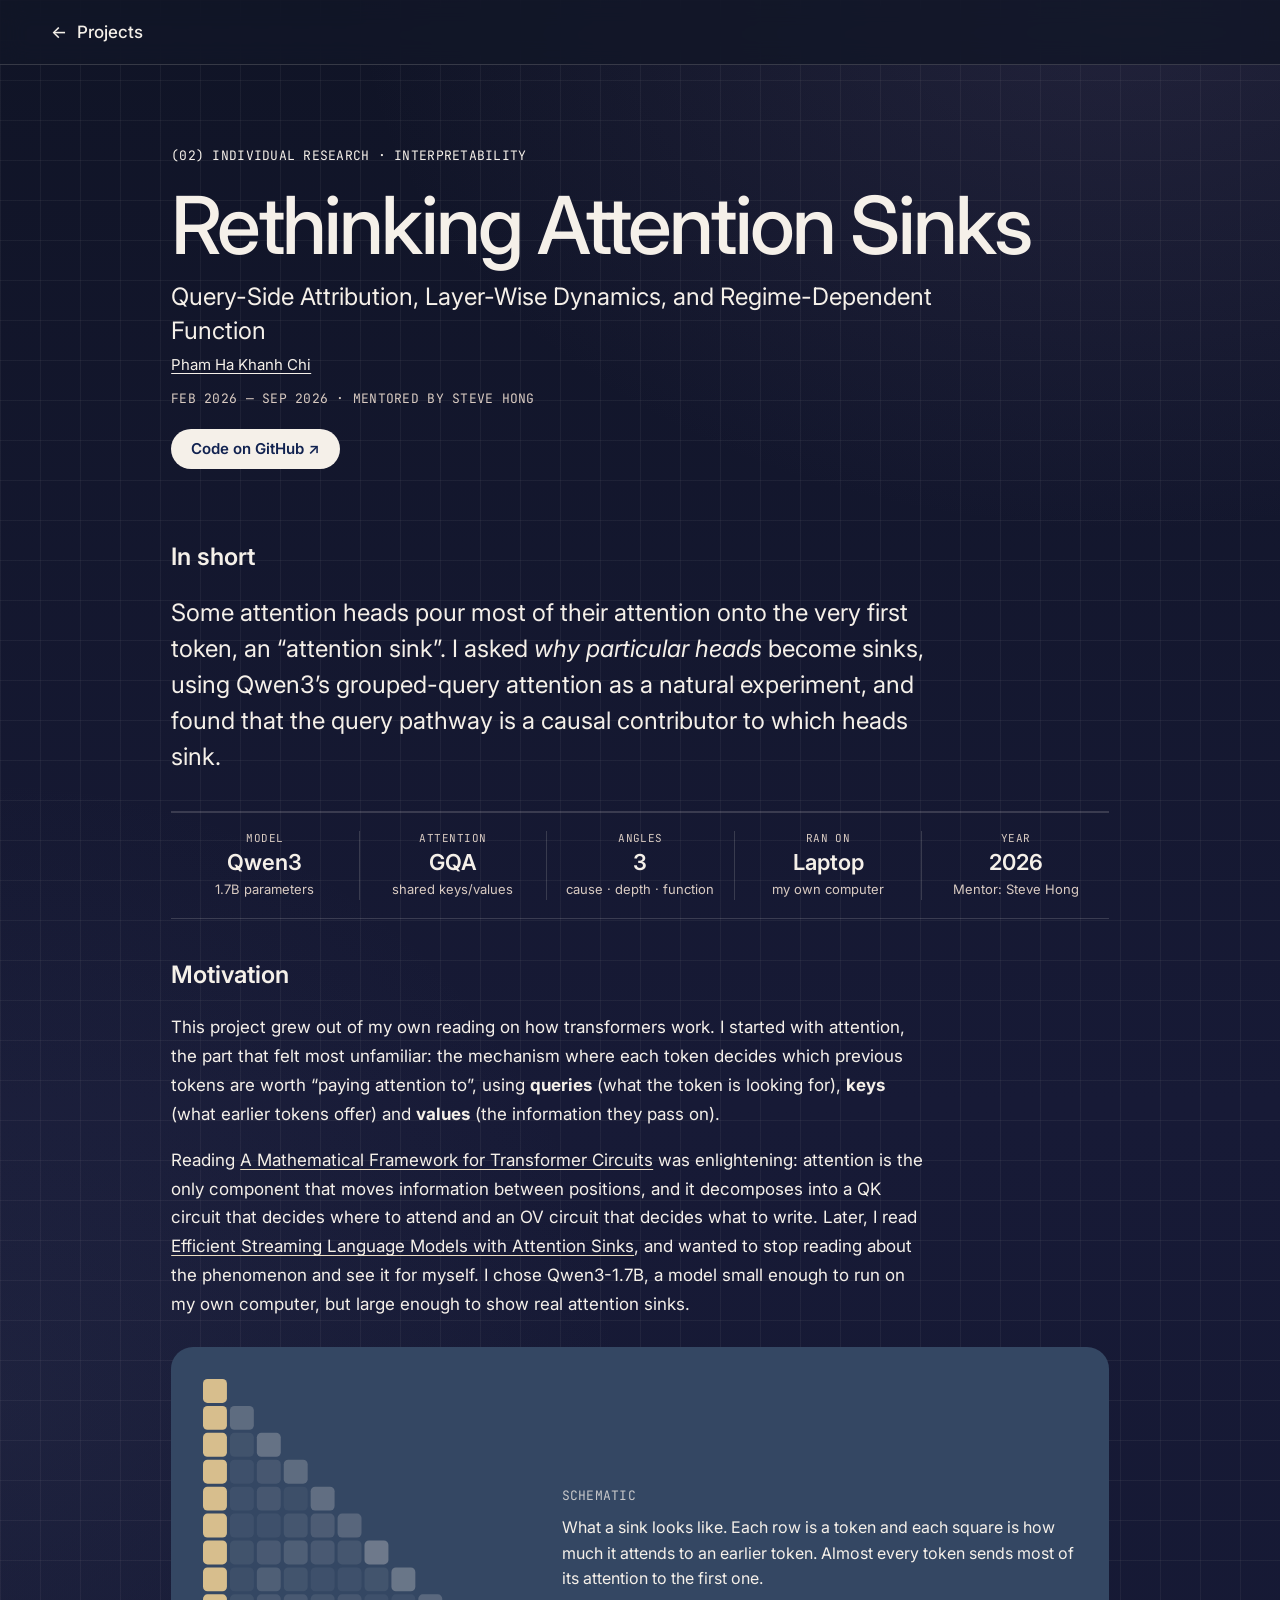
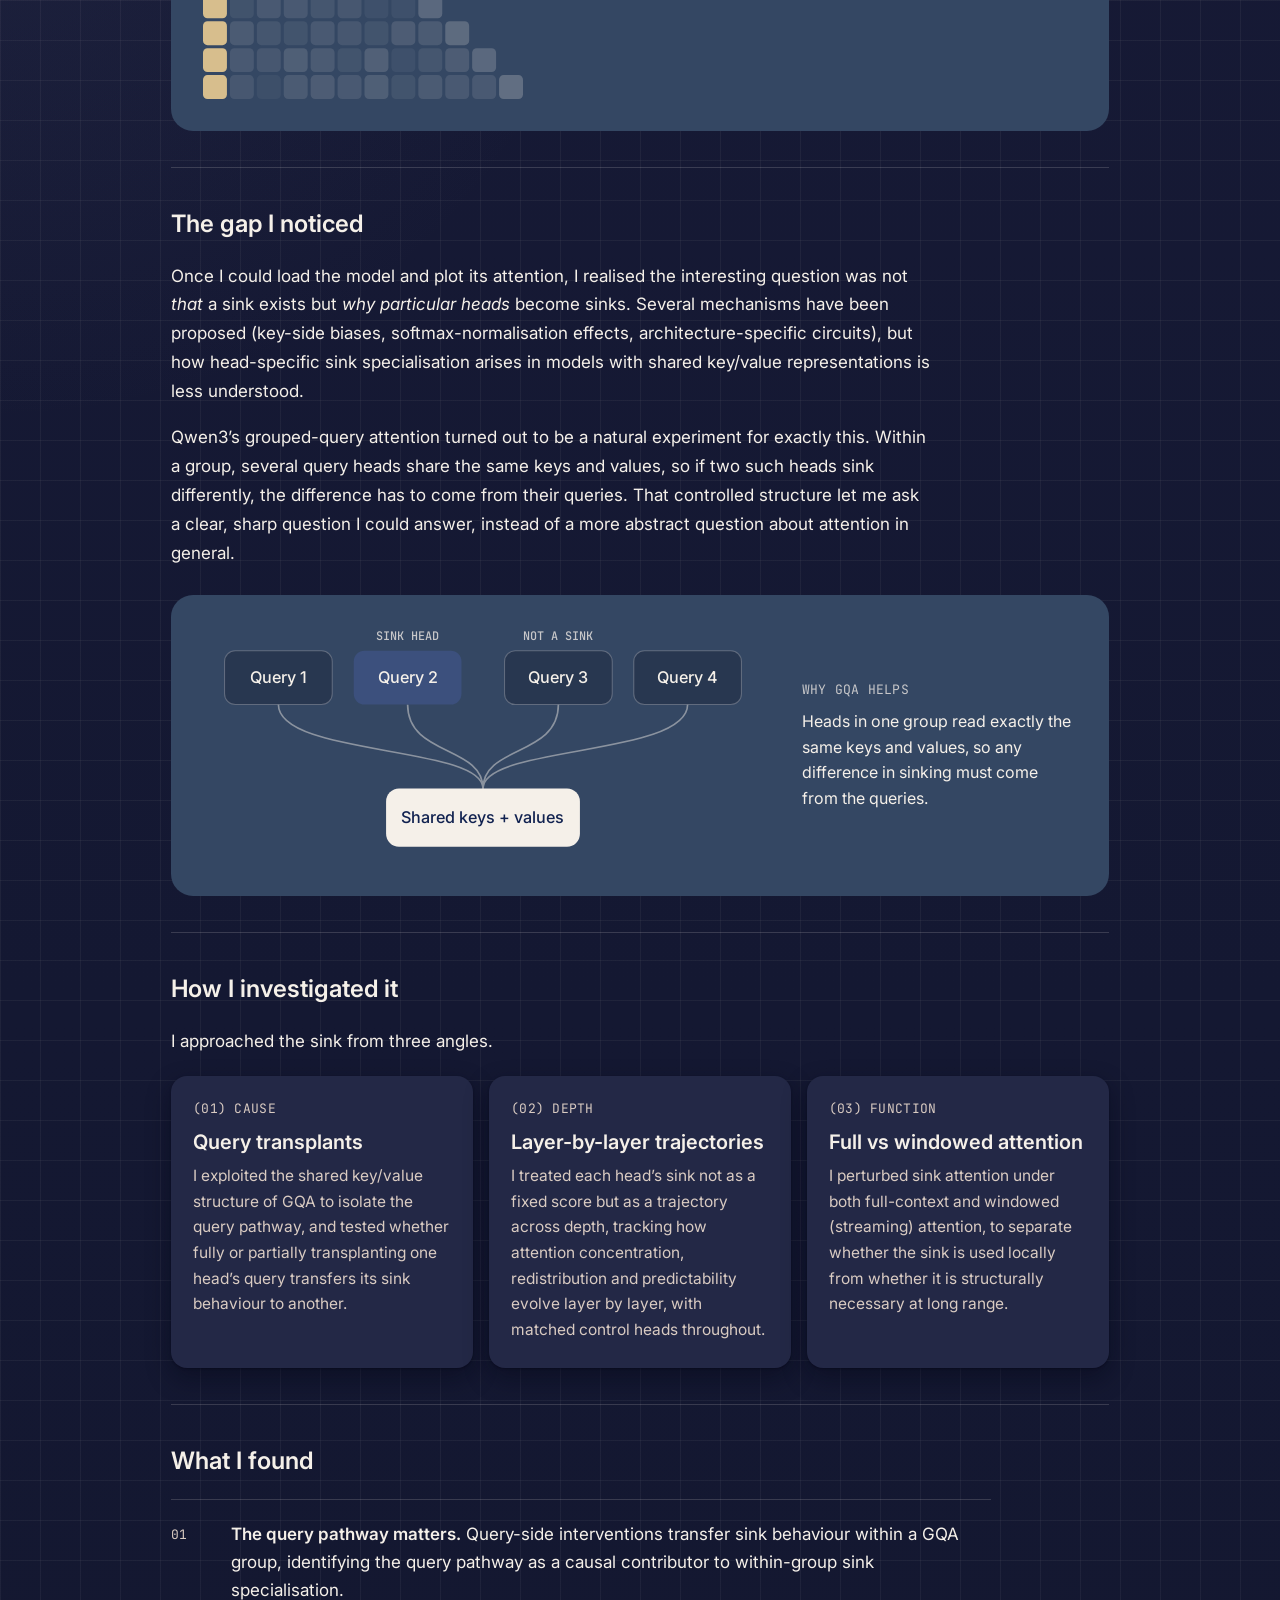
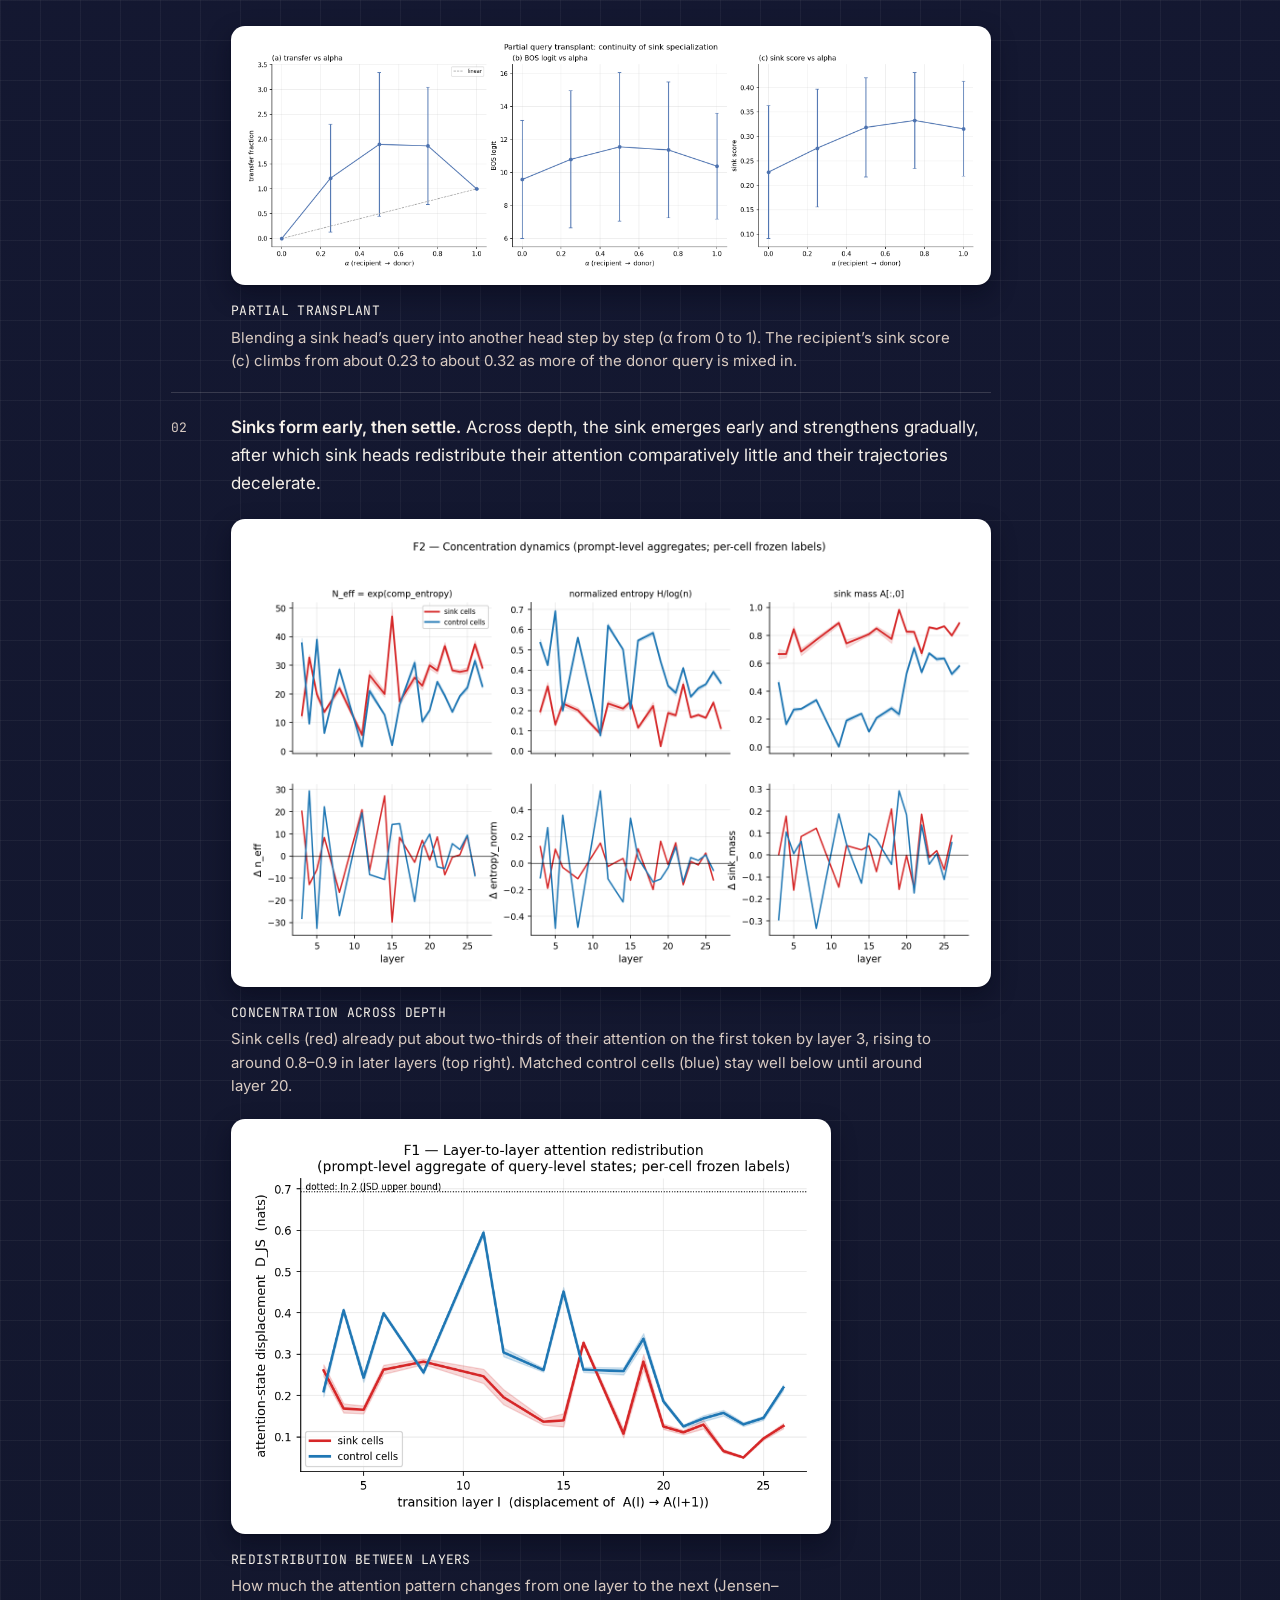
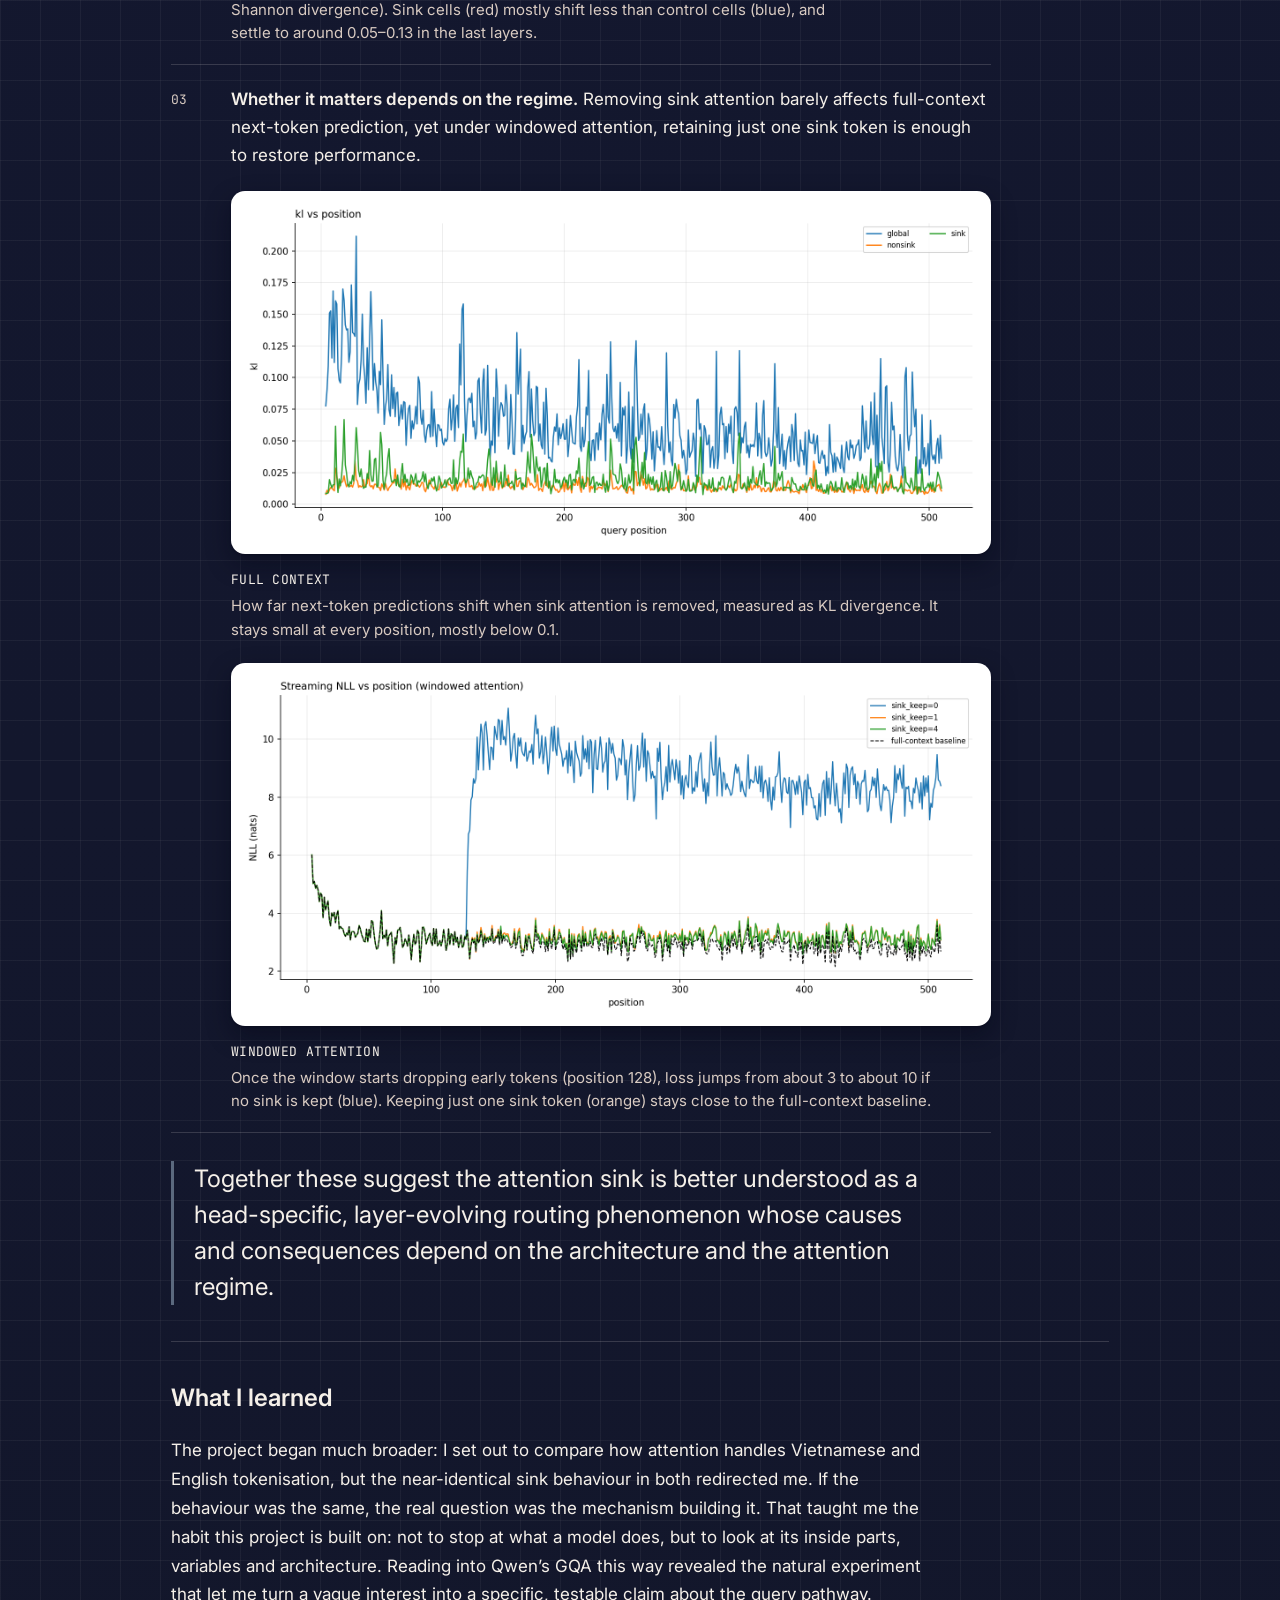
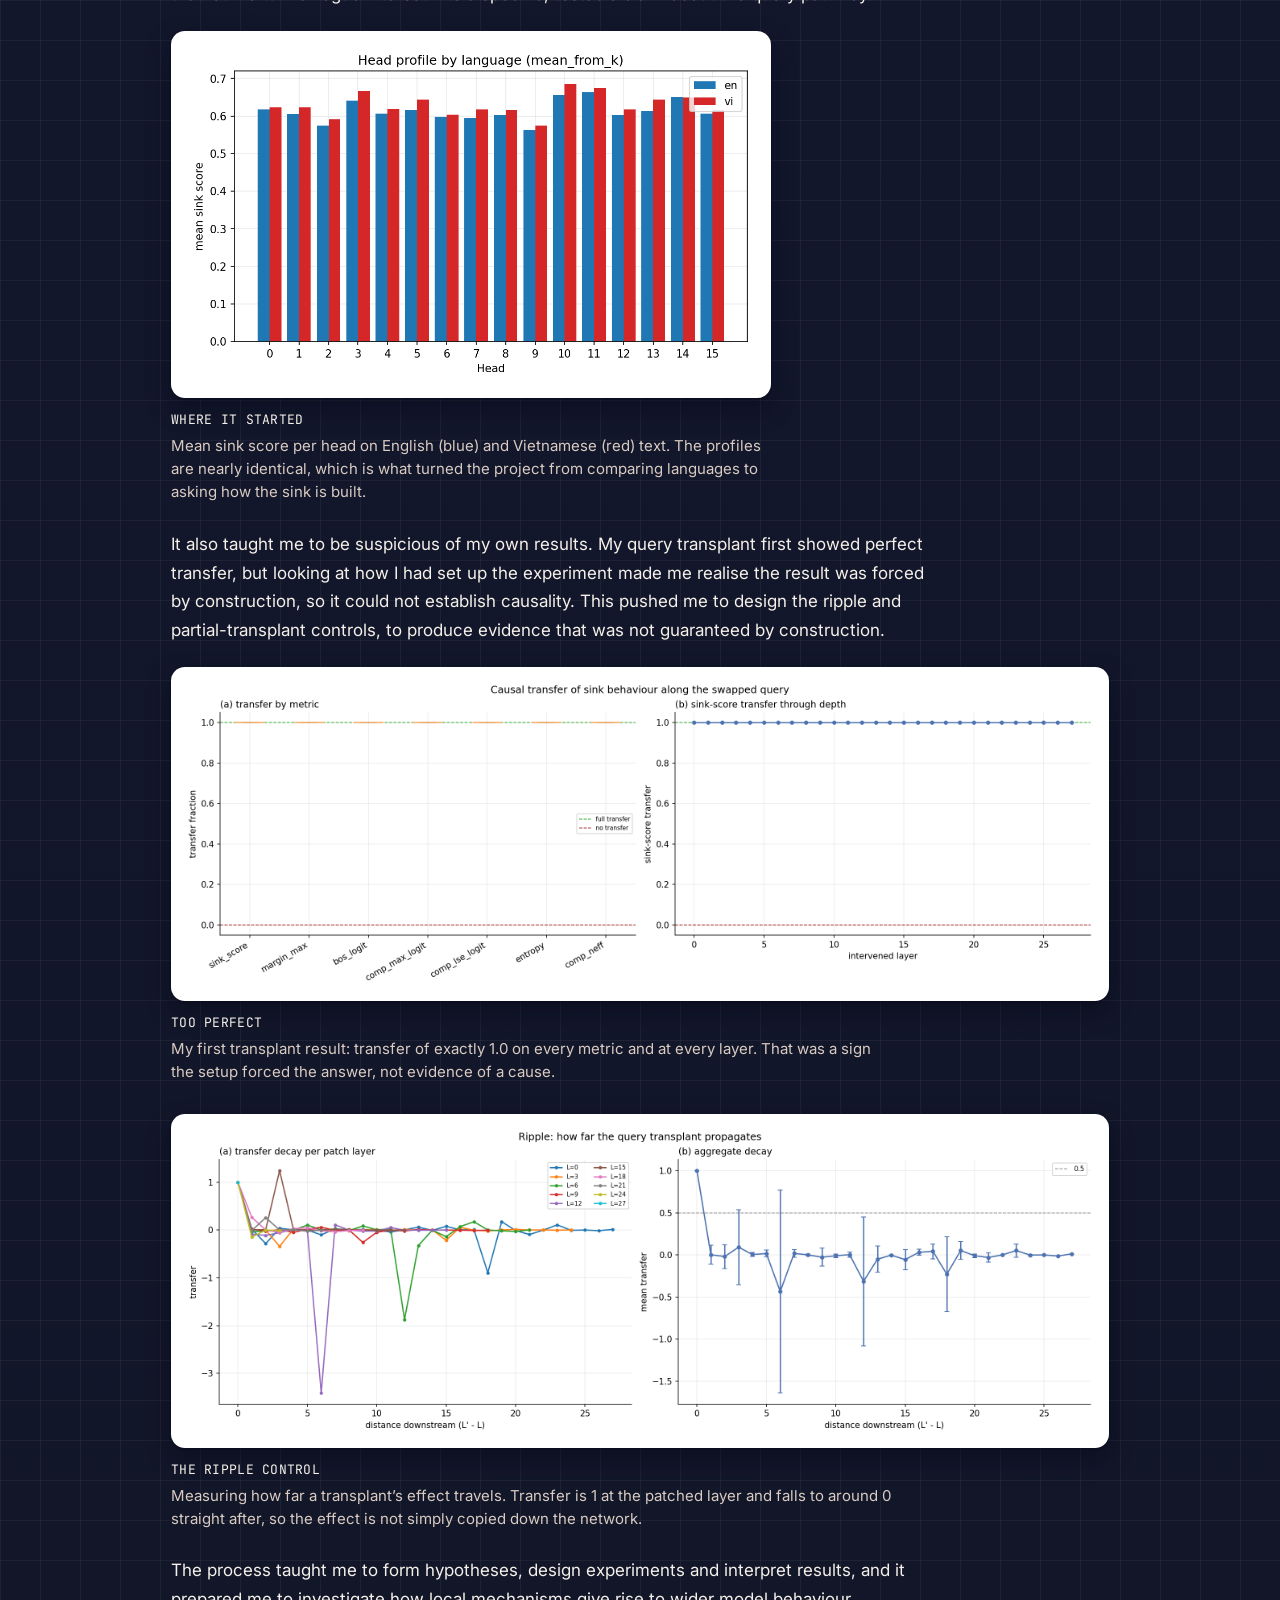
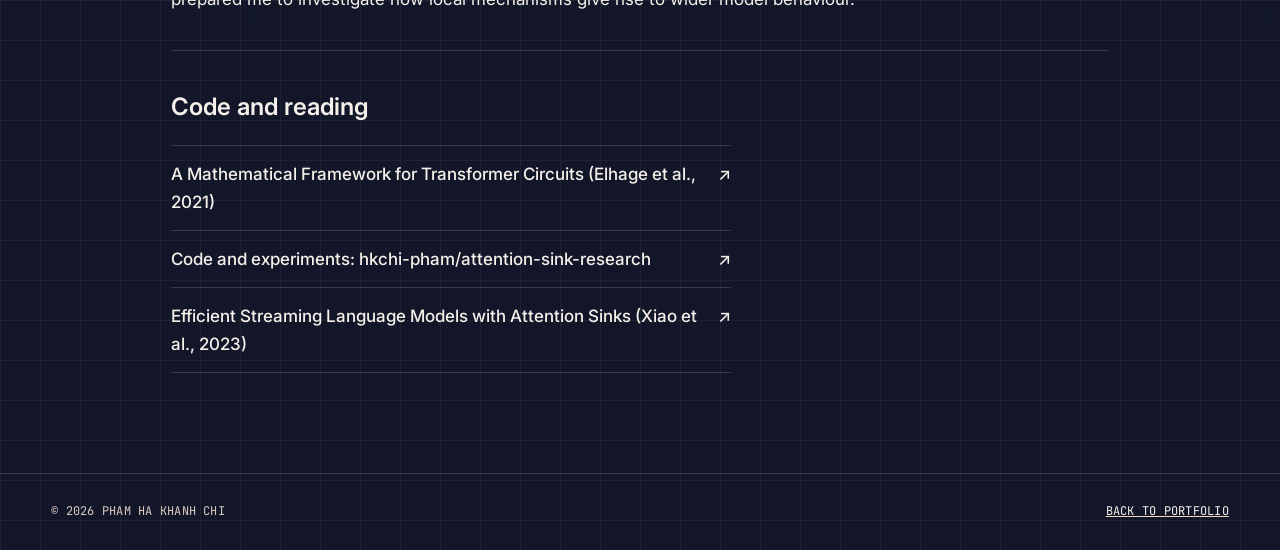
==== commit f71d0c30: "Add start and finish dates to every project Co-Authored-By: Claude Opus 5.5 <noreply@anthropic.com>" ====
--- a/projects/attention-sinks.html
+++ b/projects/attention-sinks.html
@@ -25,7 +25,7 @@
       <h1>Rethinking Attention Sinks</h1>
       <p class="paper-sub">Query-Side Attribution, Layer-Wise Dynamics, and Regime-Dependent Function</p>
       <p class="app-dev">Pham Ha Khanh Chi</p>
-      <p class="mono paper-meta">2026 · Mentored by Steve Hong</p>
+      <p class="mono paper-meta">Feb 2026 — Sep 2026 · Mentored by Steve Hong</p>
       <div class="app-actions">
         <a class="pill pill-solid" href="https://github.com/hkchi-pham/attention-sink-research" target="_blank" rel="noopener">Code on GitHub ↗</a>
       </div>
--- a/styles.css
+++ b/styles.css
@@ -385,6 +385,7 @@
 .media-c { background: linear-gradient(140deg, var(--shell), var(--quicksand)); color: var(--royal); }
 .card-text { padding: 24px 26px 28px; display: flex; flex-direction: column; gap: 10px; flex: 1; }
 .card-kicker { font-size: 11px; }
+.card-date { font-size: 12px; color: var(--gold); }
 .card-text h3 { font-size: 24px; line-height: 1.25; }
 .text-link { margin-top: auto; padding-top: 10px; font-weight: 500; color: var(--ink); text-decoration: none; }
 .text-link:hover { text-decoration: underline; text-decoration-color: var(--highlight); text-underline-offset: 4px; }
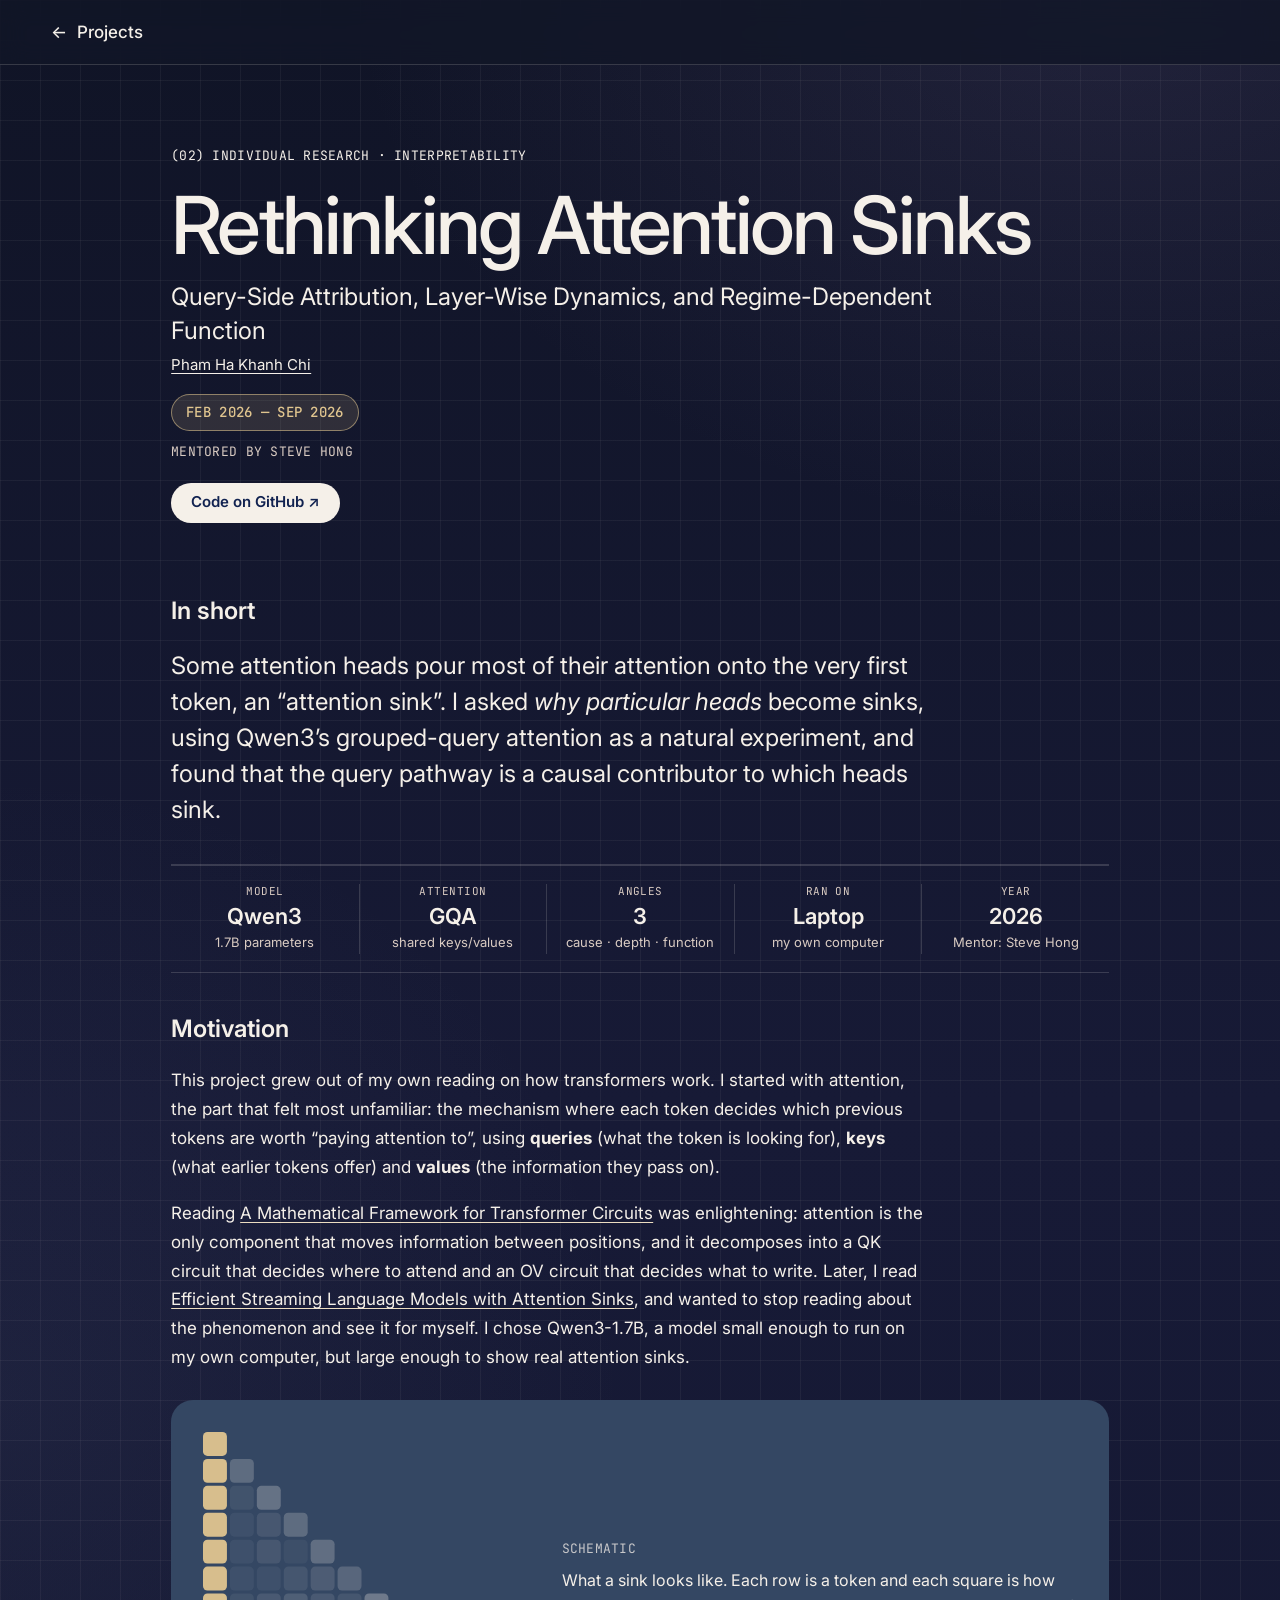
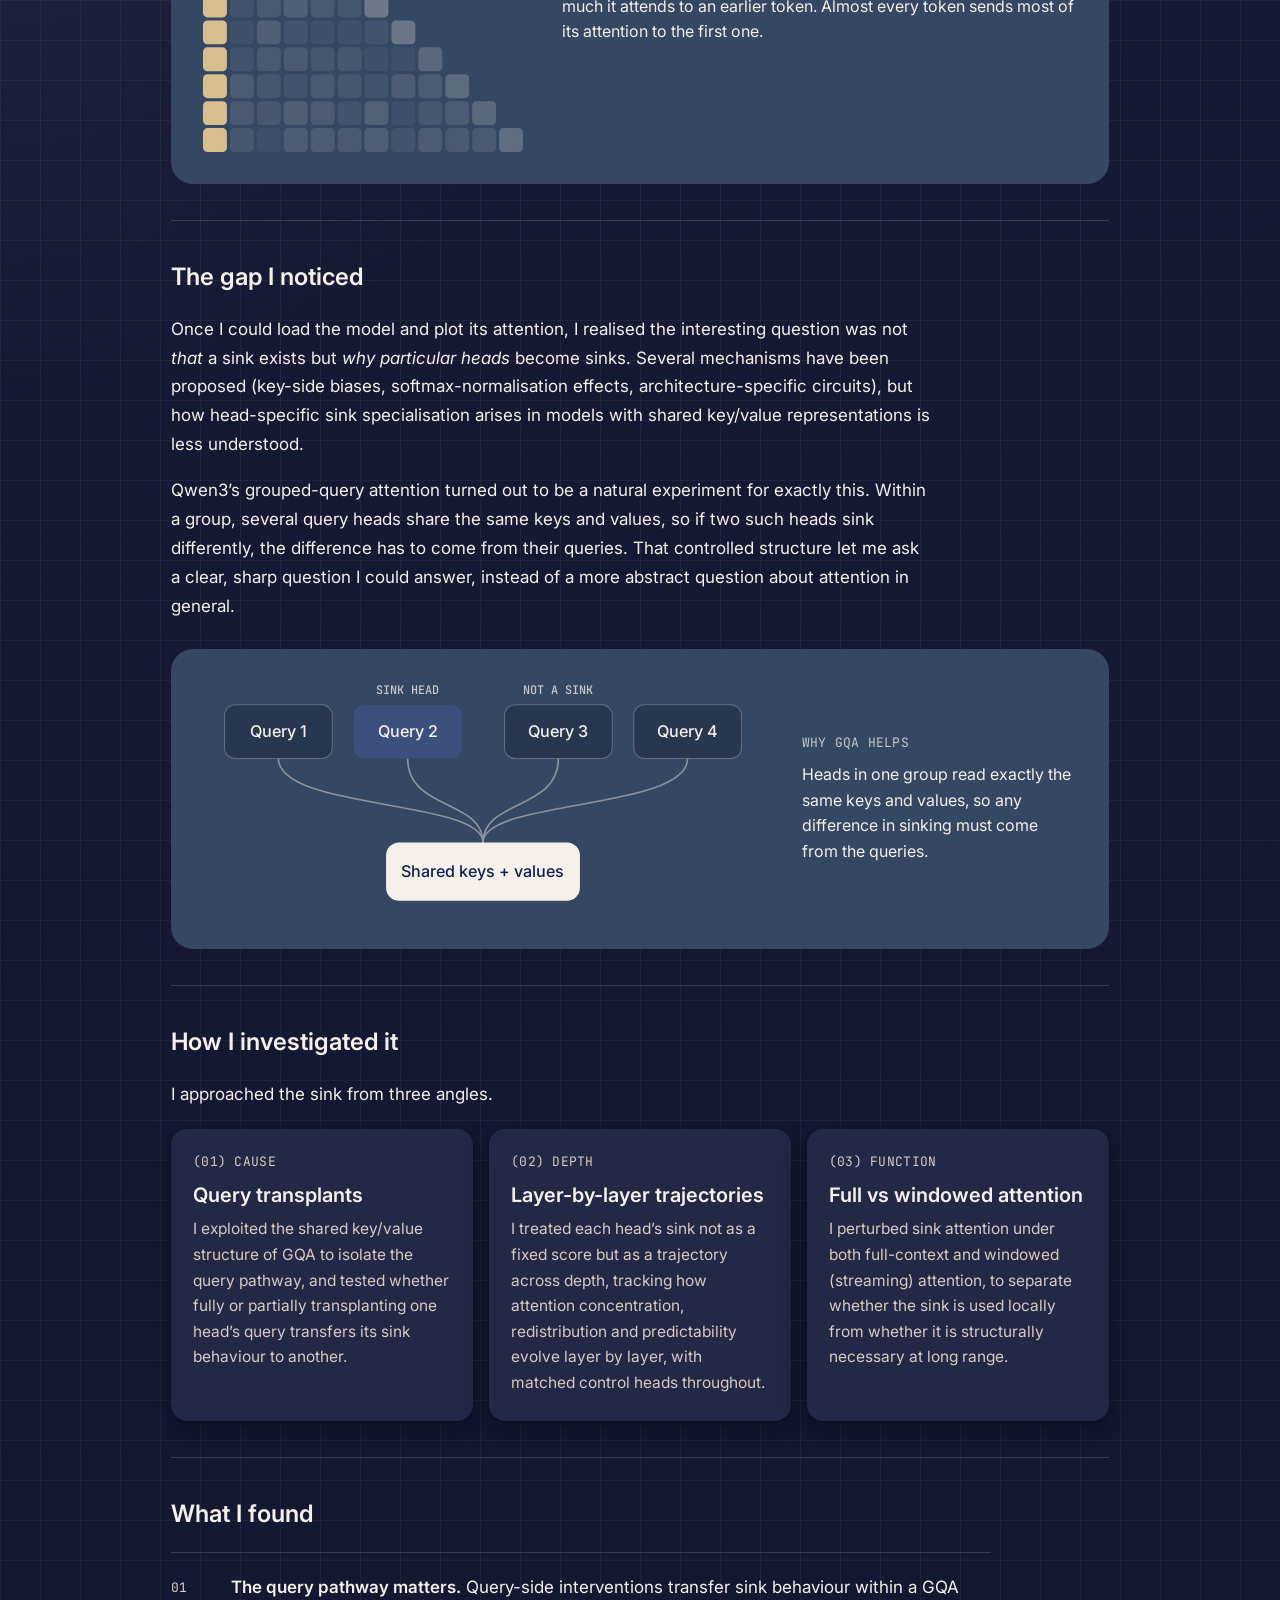
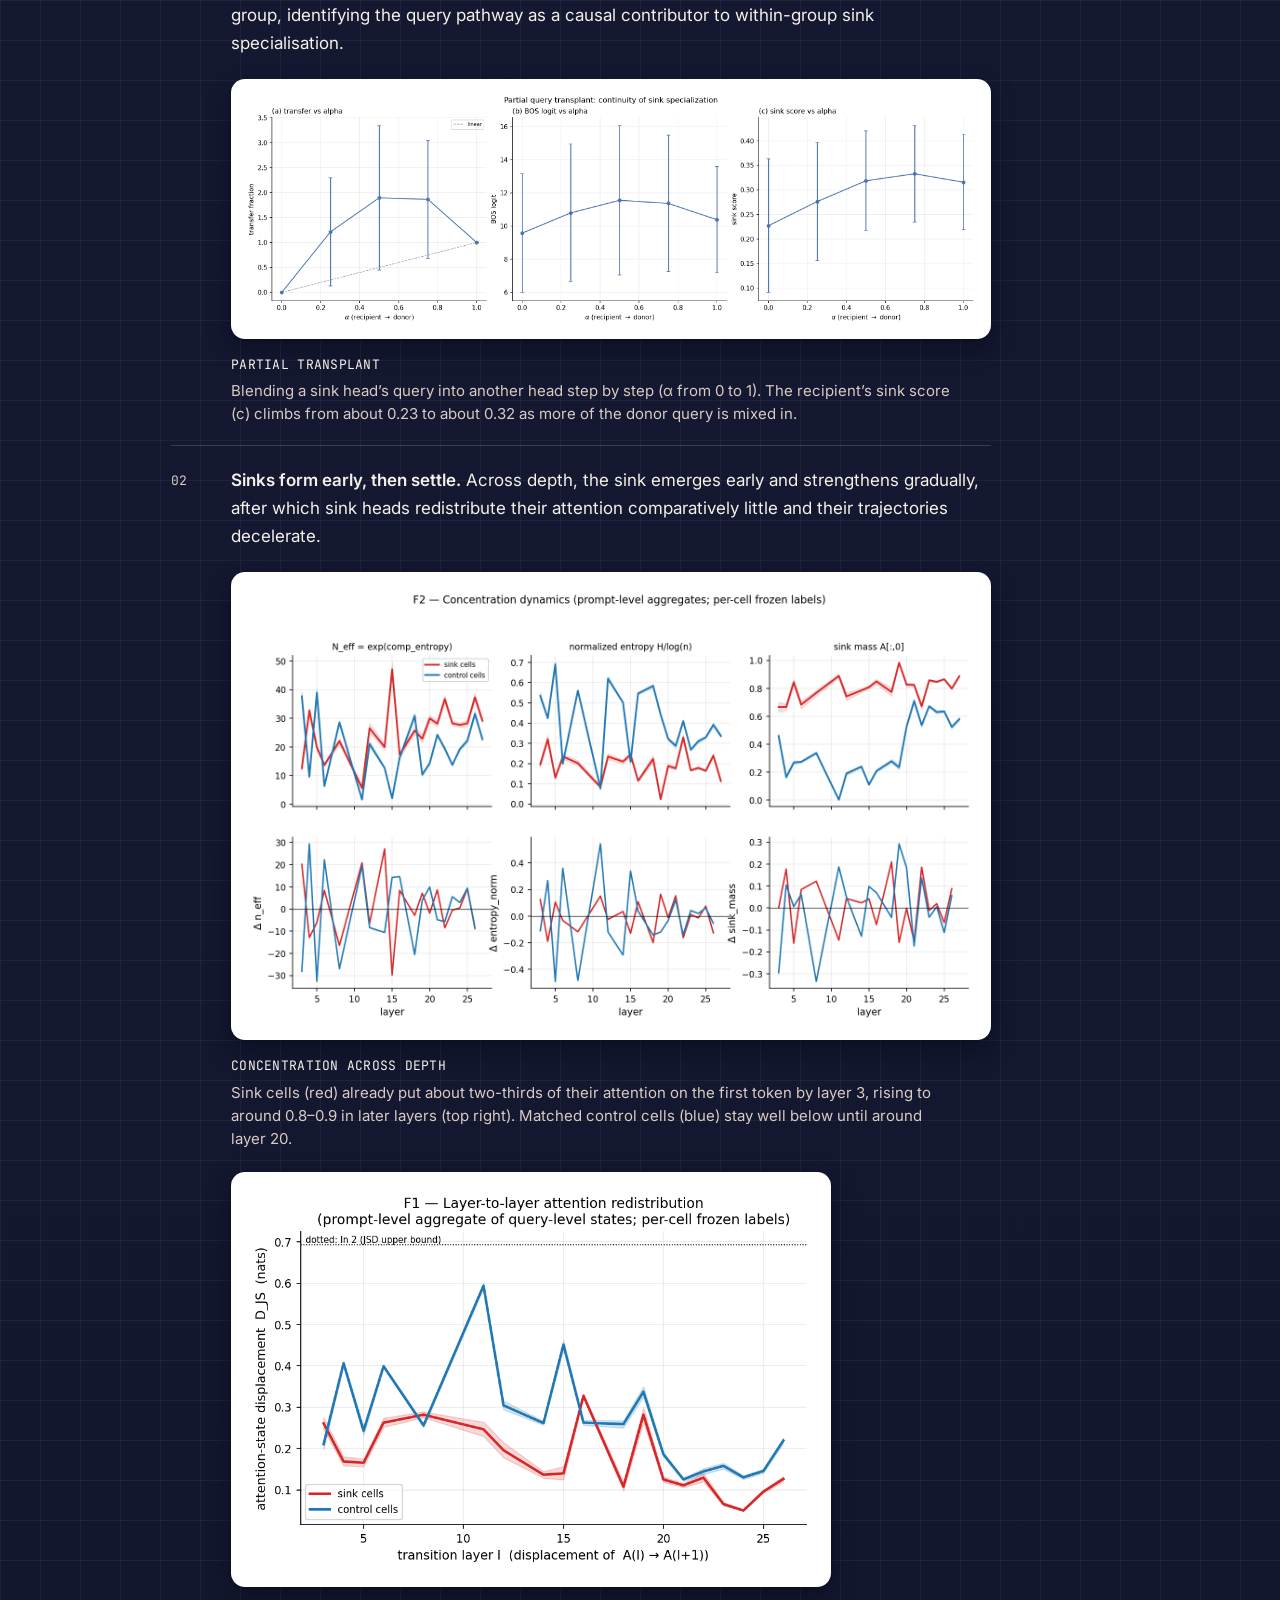
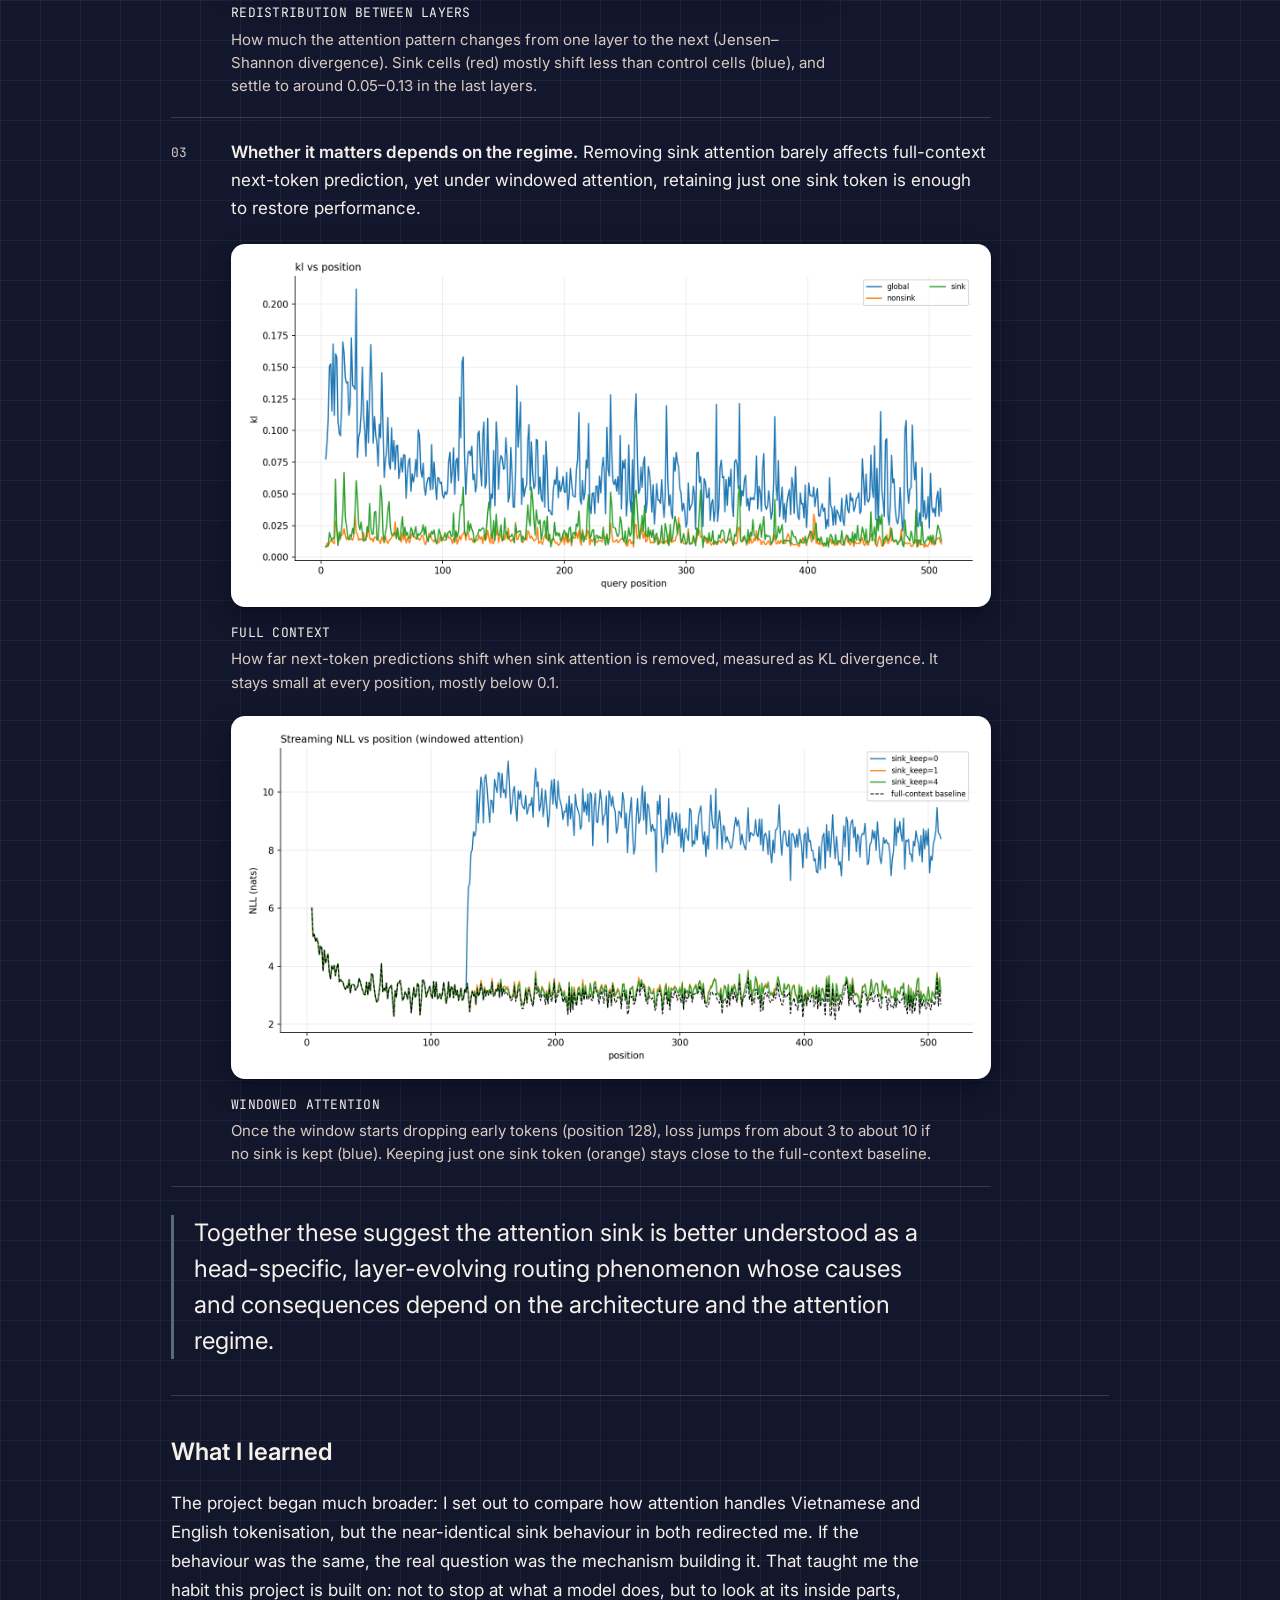
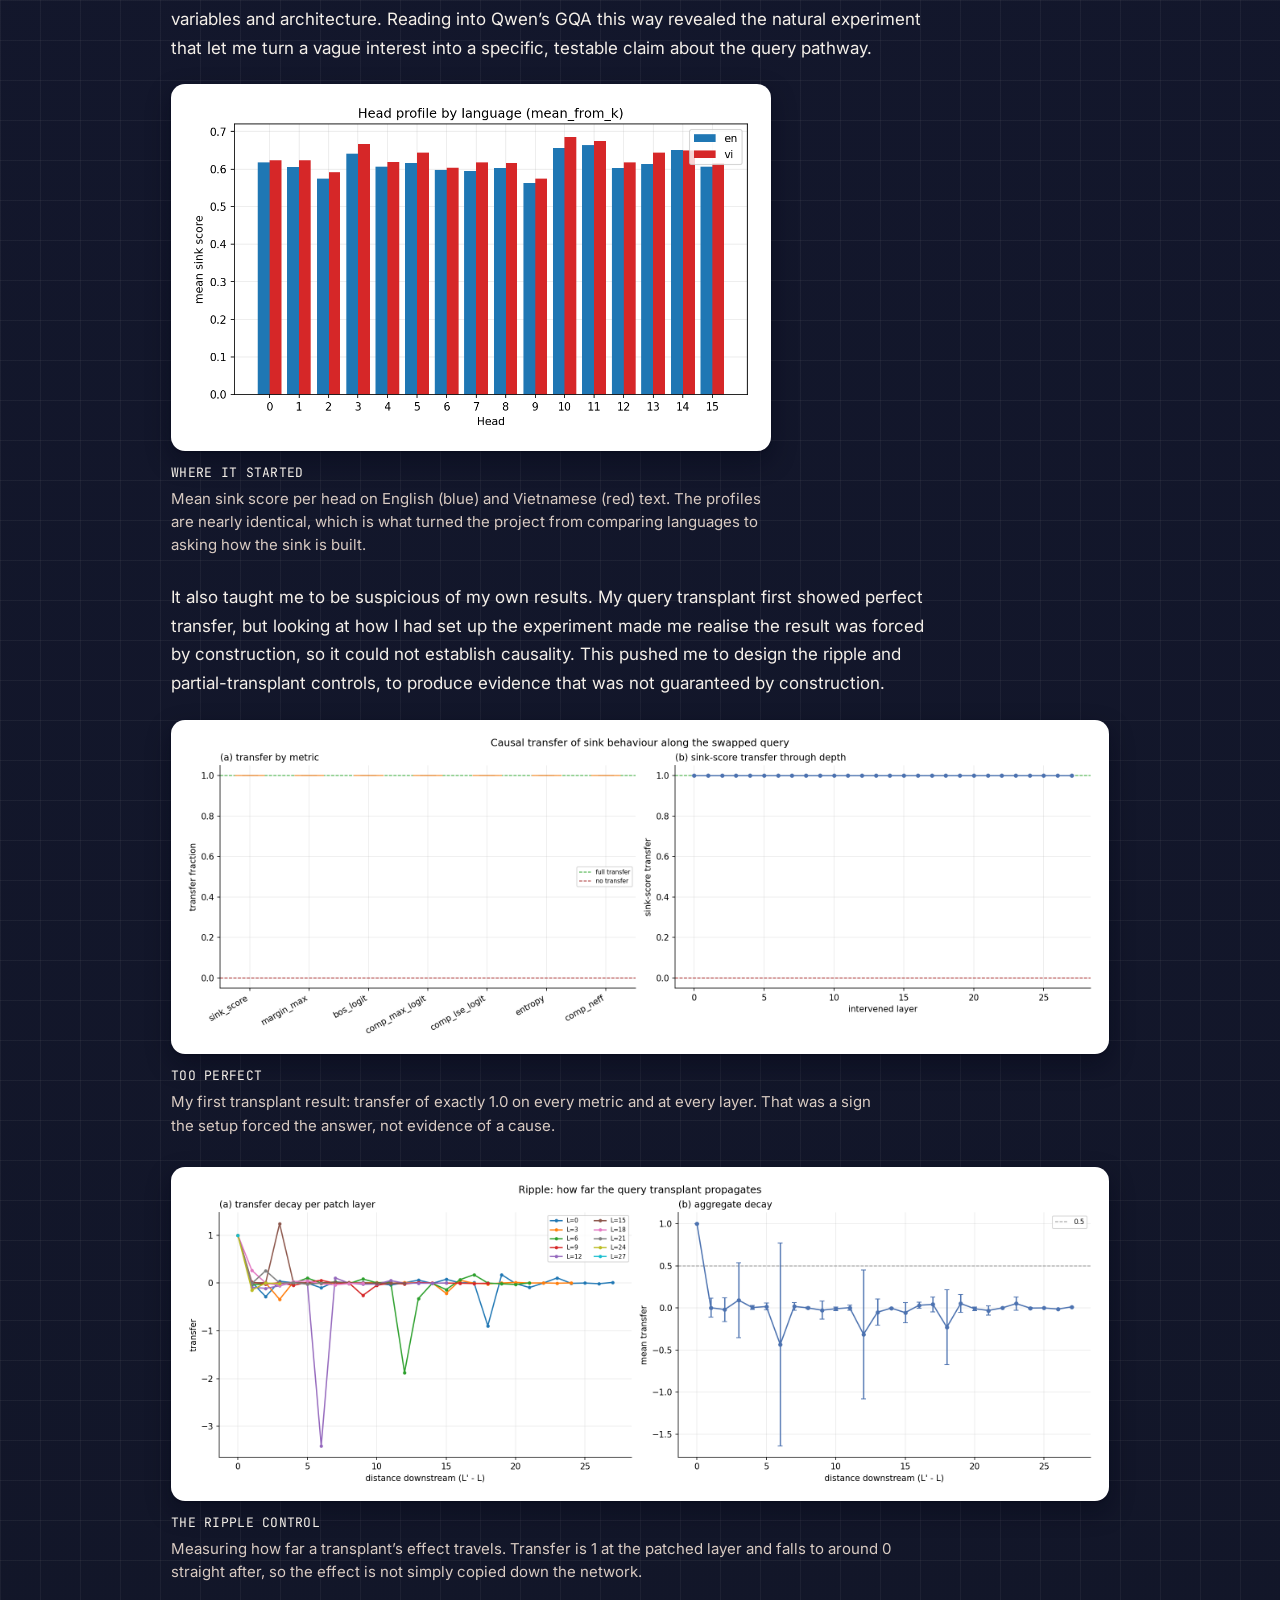
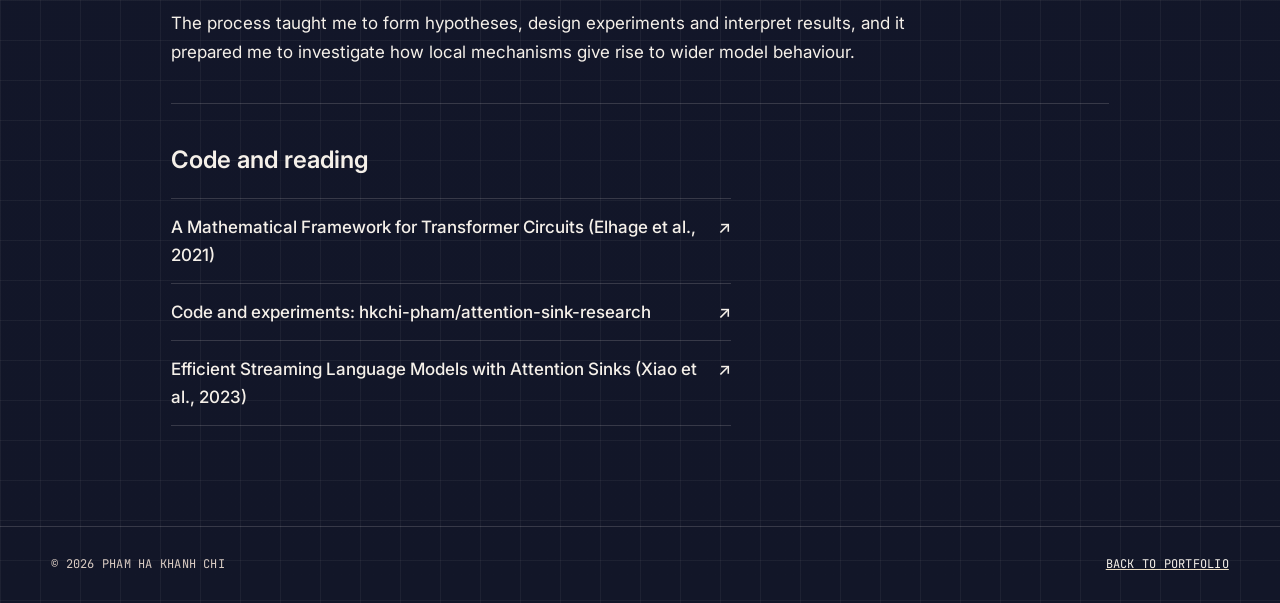
==== commit 0c55bf2c: "Show project durations as gold pills; name UKMT certificates in full Co-Authored-By: Claude Opus 5.5" ====
--- a/projects/attention-sinks.html
+++ b/projects/attention-sinks.html
@@ -25,7 +25,8 @@
       <h1>Rethinking Attention Sinks</h1>
       <p class="paper-sub">Query-Side Attribution, Layer-Wise Dynamics, and Regime-Dependent Function</p>
       <p class="app-dev">Pham Ha Khanh Chi</p>
-      <p class="mono paper-meta">Feb 2026 — Sep 2026 · Mentored by Steve Hong</p>
+      <p class="date-badge mono">Feb 2026 — Sep 2026</p>
+      <p class="mono paper-meta">Mentored by Steve Hong</p>
       <div class="app-actions">
         <a class="pill pill-solid" href="https://github.com/hkchi-pham/attention-sink-research" target="_blank" rel="noopener">Code on GitHub ↗</a>
       </div>
--- a/styles.css
+++ b/styles.css
@@ -385,7 +385,14 @@
 .media-c { background: linear-gradient(140deg, var(--shell), var(--quicksand)); color: var(--royal); }
 .card-text { padding: 24px 26px 28px; display: flex; flex-direction: column; gap: 10px; flex: 1; }
 .card-kicker { font-size: 11px; }
-.card-date { font-size: 12px; color: var(--gold); }
+/* project duration, shown as a gold pill on cards and project pages */
+.date-badge {
+  display: inline-flex; align-self: flex-start; align-items: center; gap: 8px;
+  padding: 6px 14px; border-radius: 100px;
+  font-size: 14px; font-weight: 500; color: var(--gold);
+  background: color-mix(in srgb, var(--gold) 14%, transparent);
+  border: 1px solid color-mix(in srgb, var(--gold) 55%, transparent);
+}
 .card-text h3 { font-size: 24px; line-height: 1.25; }
 .text-link { margin-top: auto; padding-top: 10px; font-weight: 500; color: var(--ink); text-decoration: none; }
 .text-link:hover { text-decoration: underline; text-decoration-color: var(--highlight); text-underline-offset: 4px; }
--- a/projects/project.css
+++ b/projects/project.css
@@ -144,6 +144,7 @@
 .loop text.loop-sub { font: 500 10.5px var(--mono); text-transform: uppercase; fill: var(--ink-2); }
 .loop text.on-model { fill: var(--swan); }
 .paper-meta { margin-top: 10px; color: var(--ink-2); }
+.paper-head .date-badge, .app-id .date-badge { margin-top: 16px; }
 
 /* Result plots: kept on white plates, like printed figures */
 .plot { margin: 22px 0 0; }
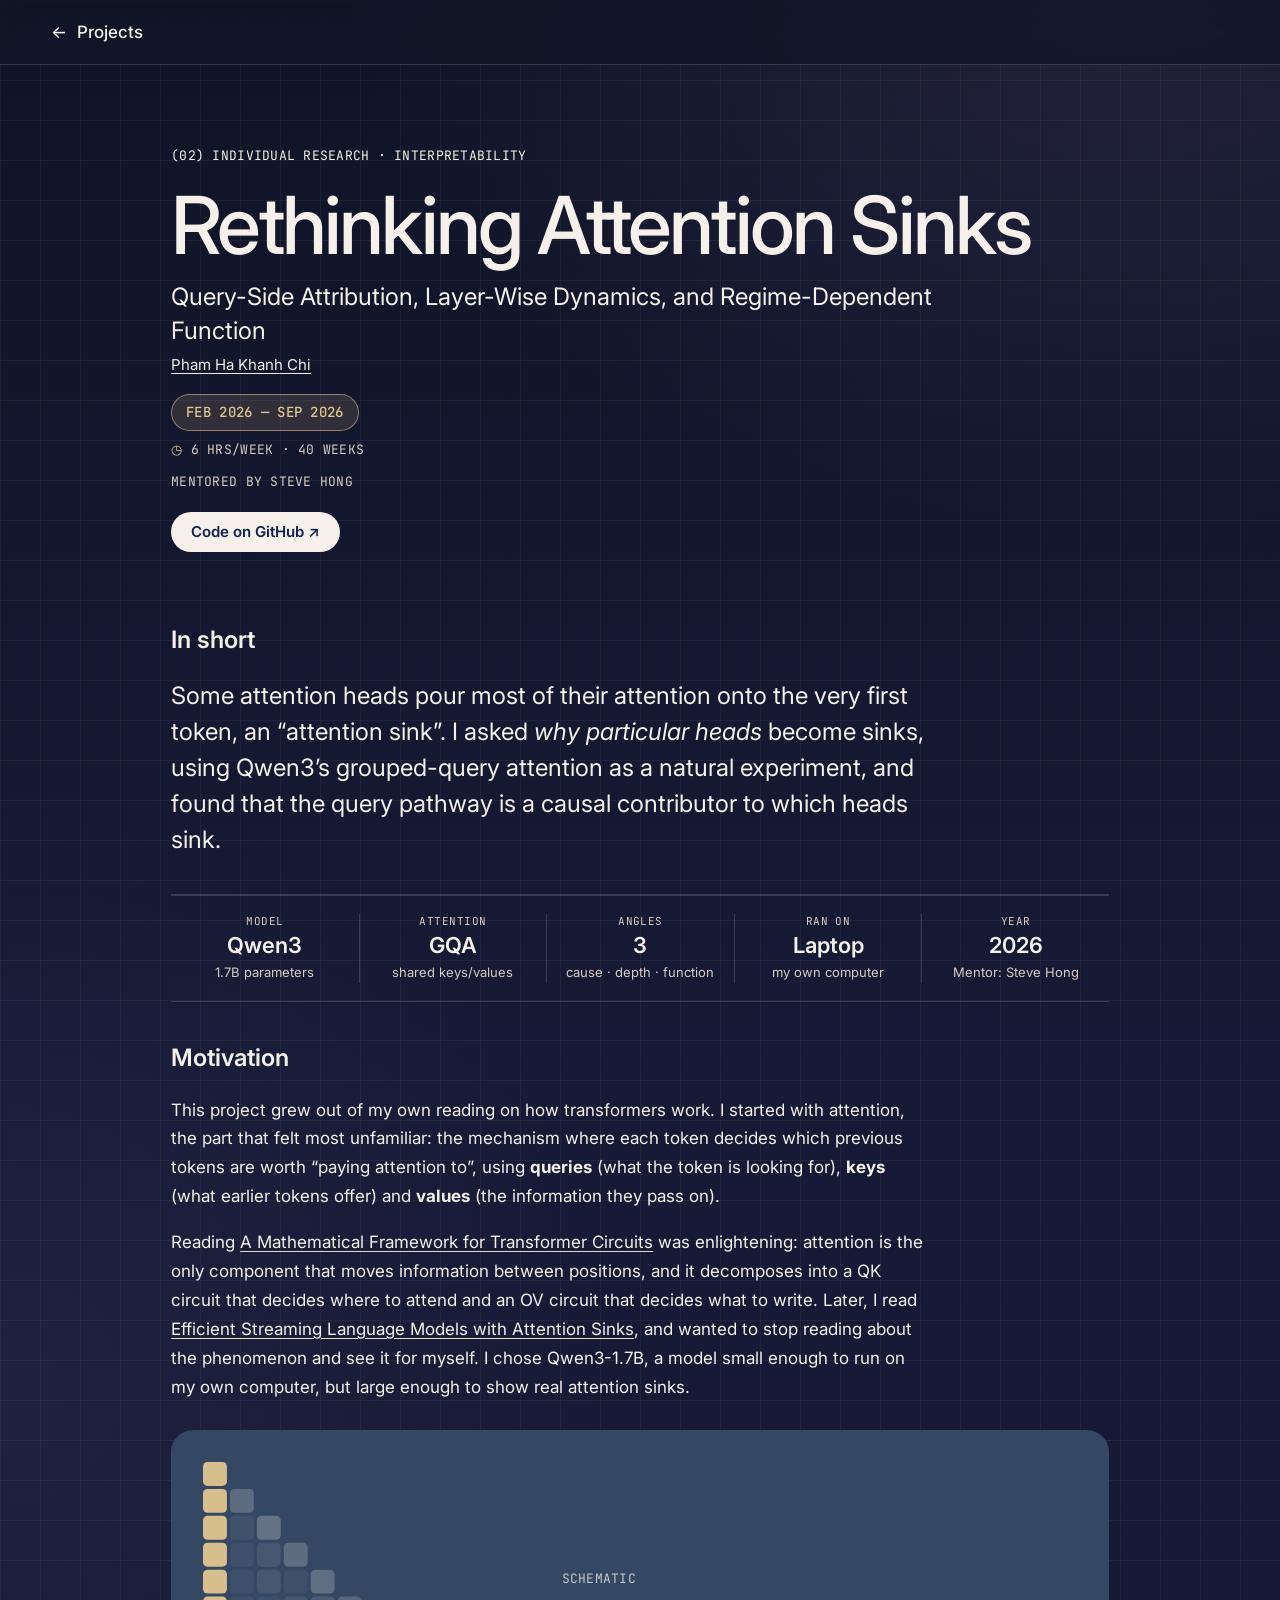
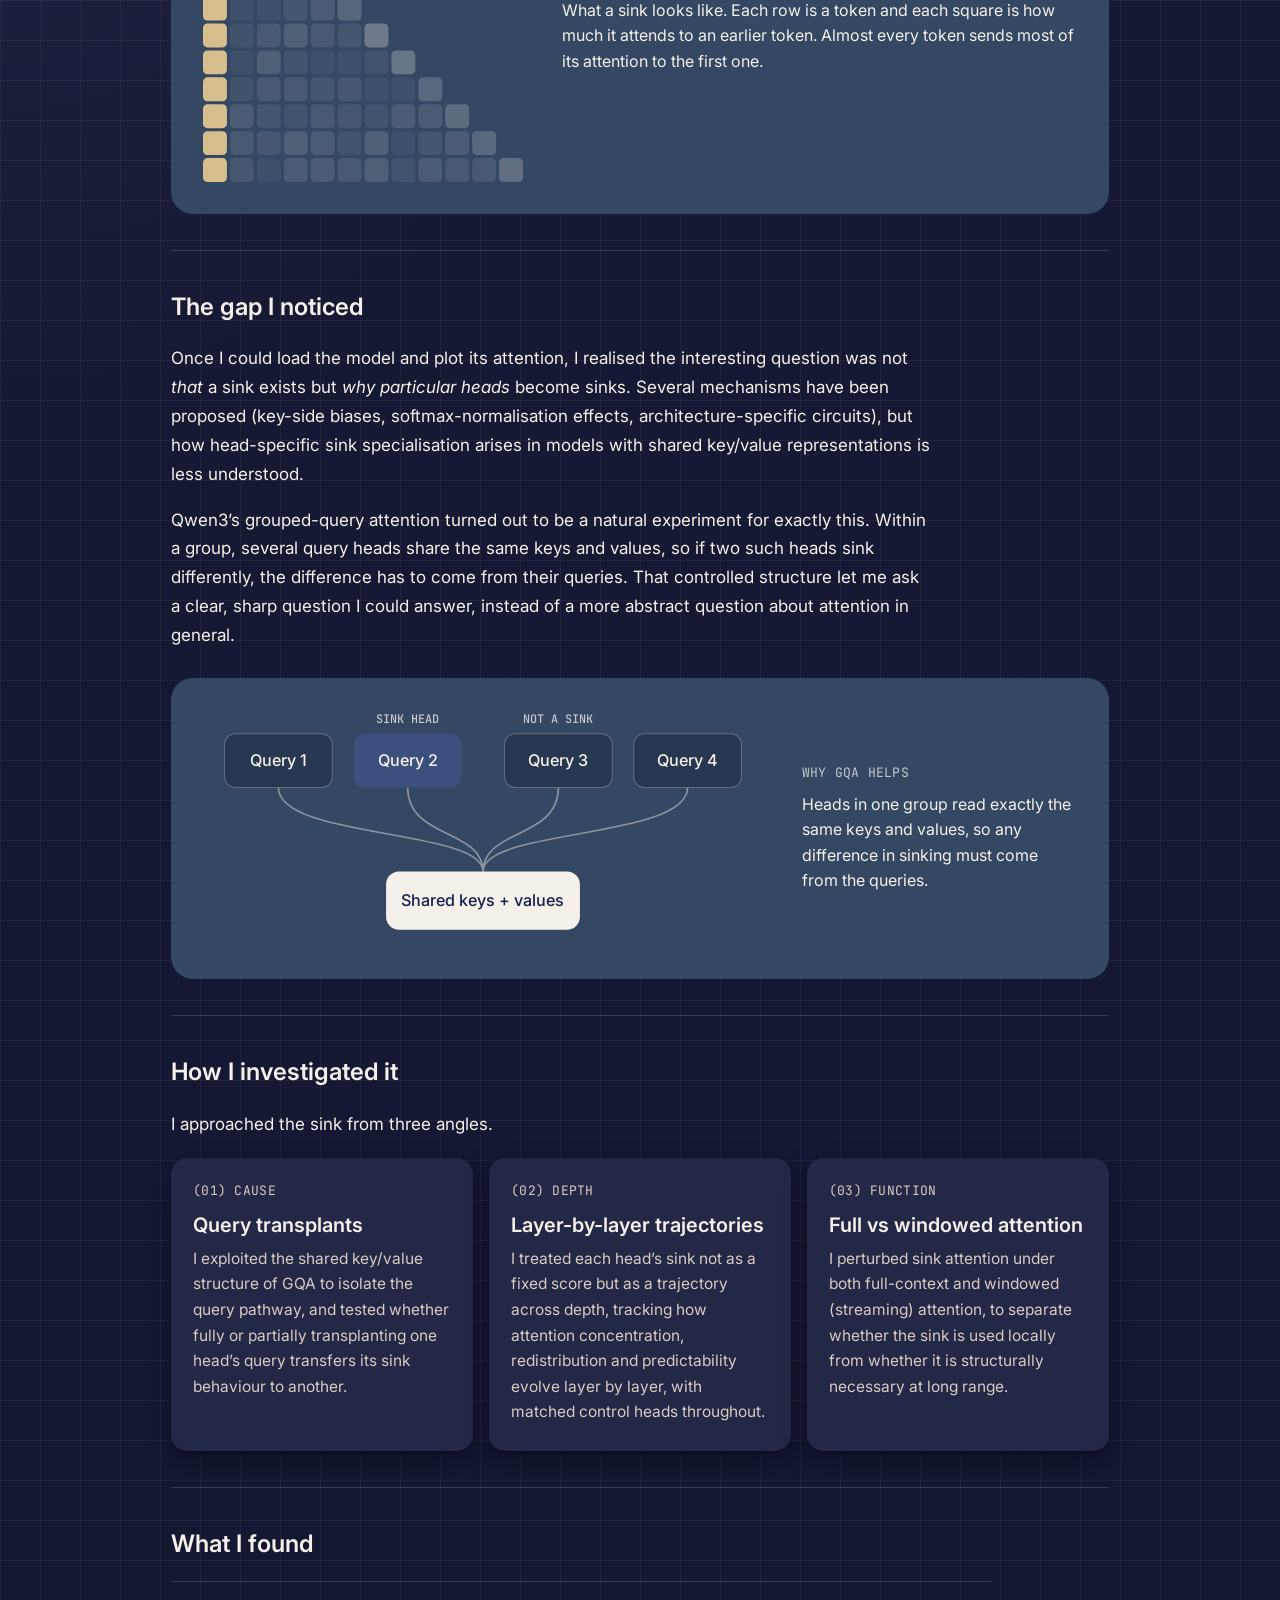
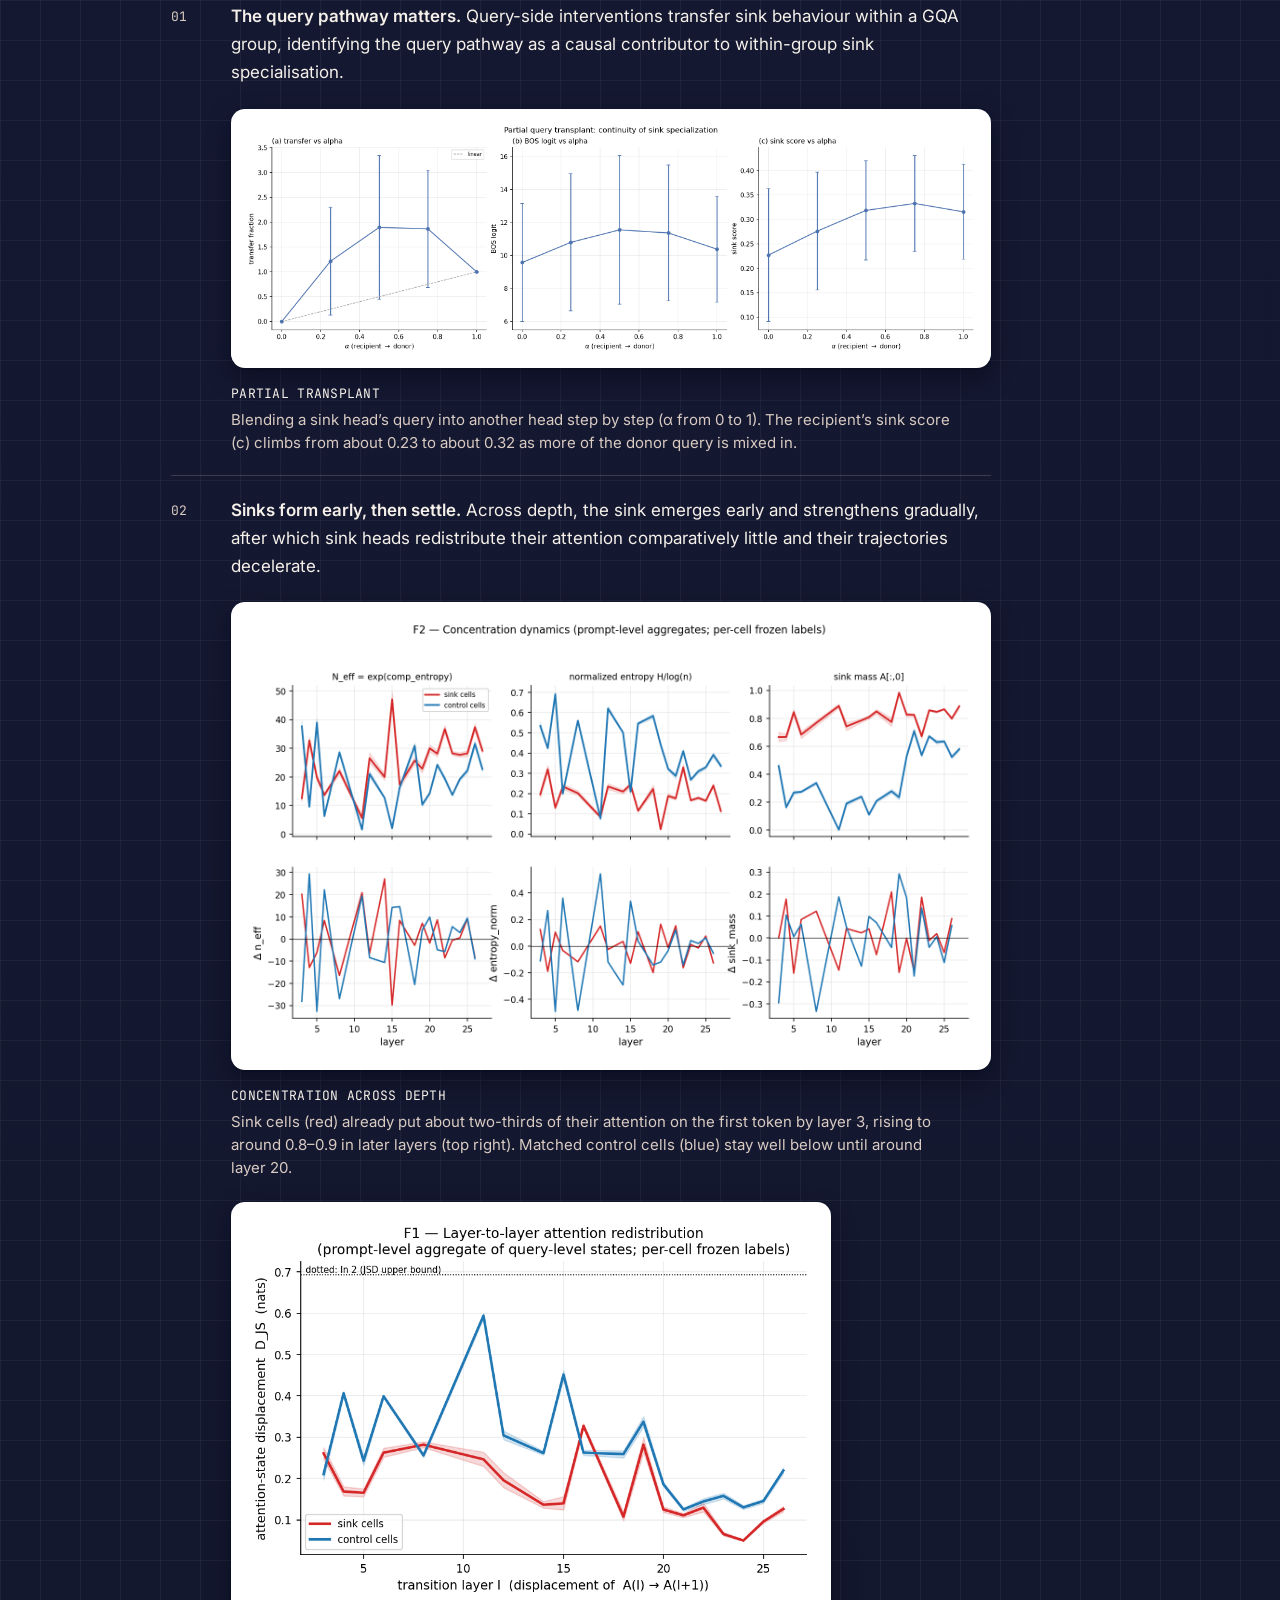
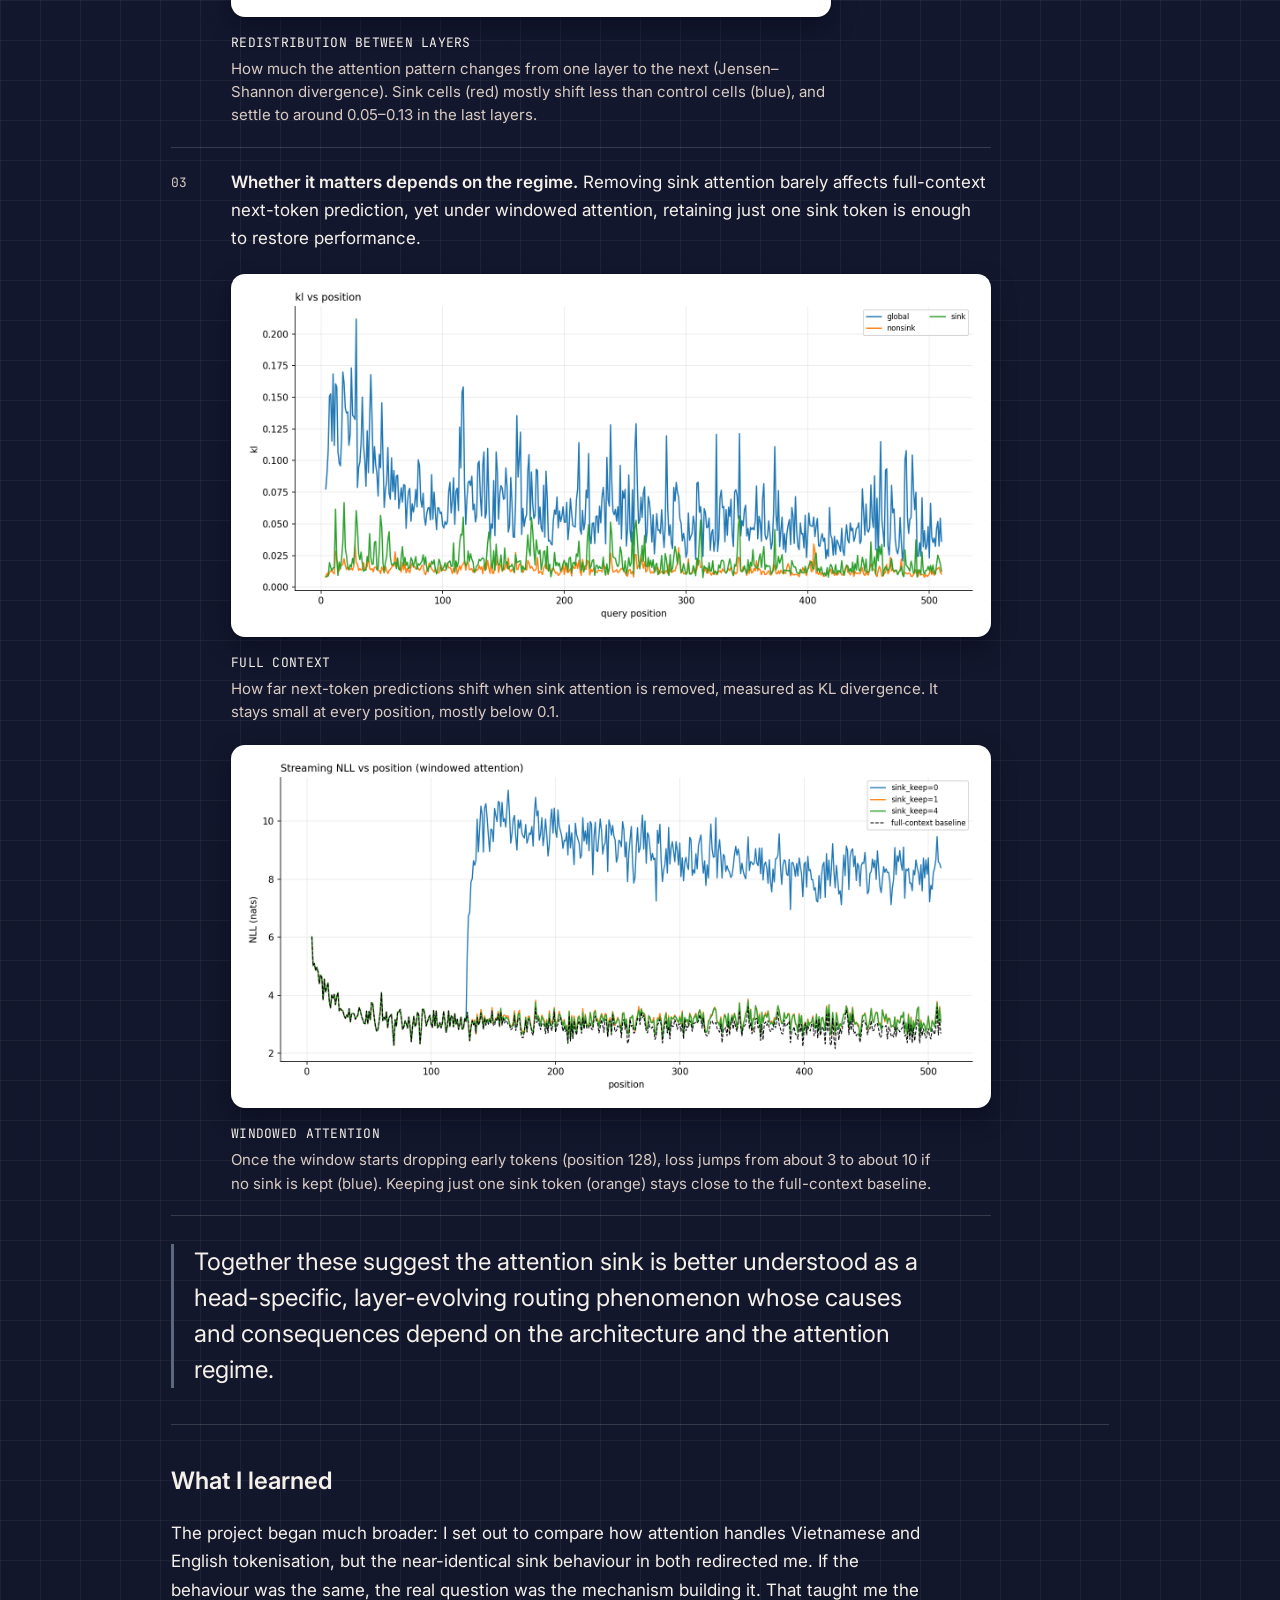
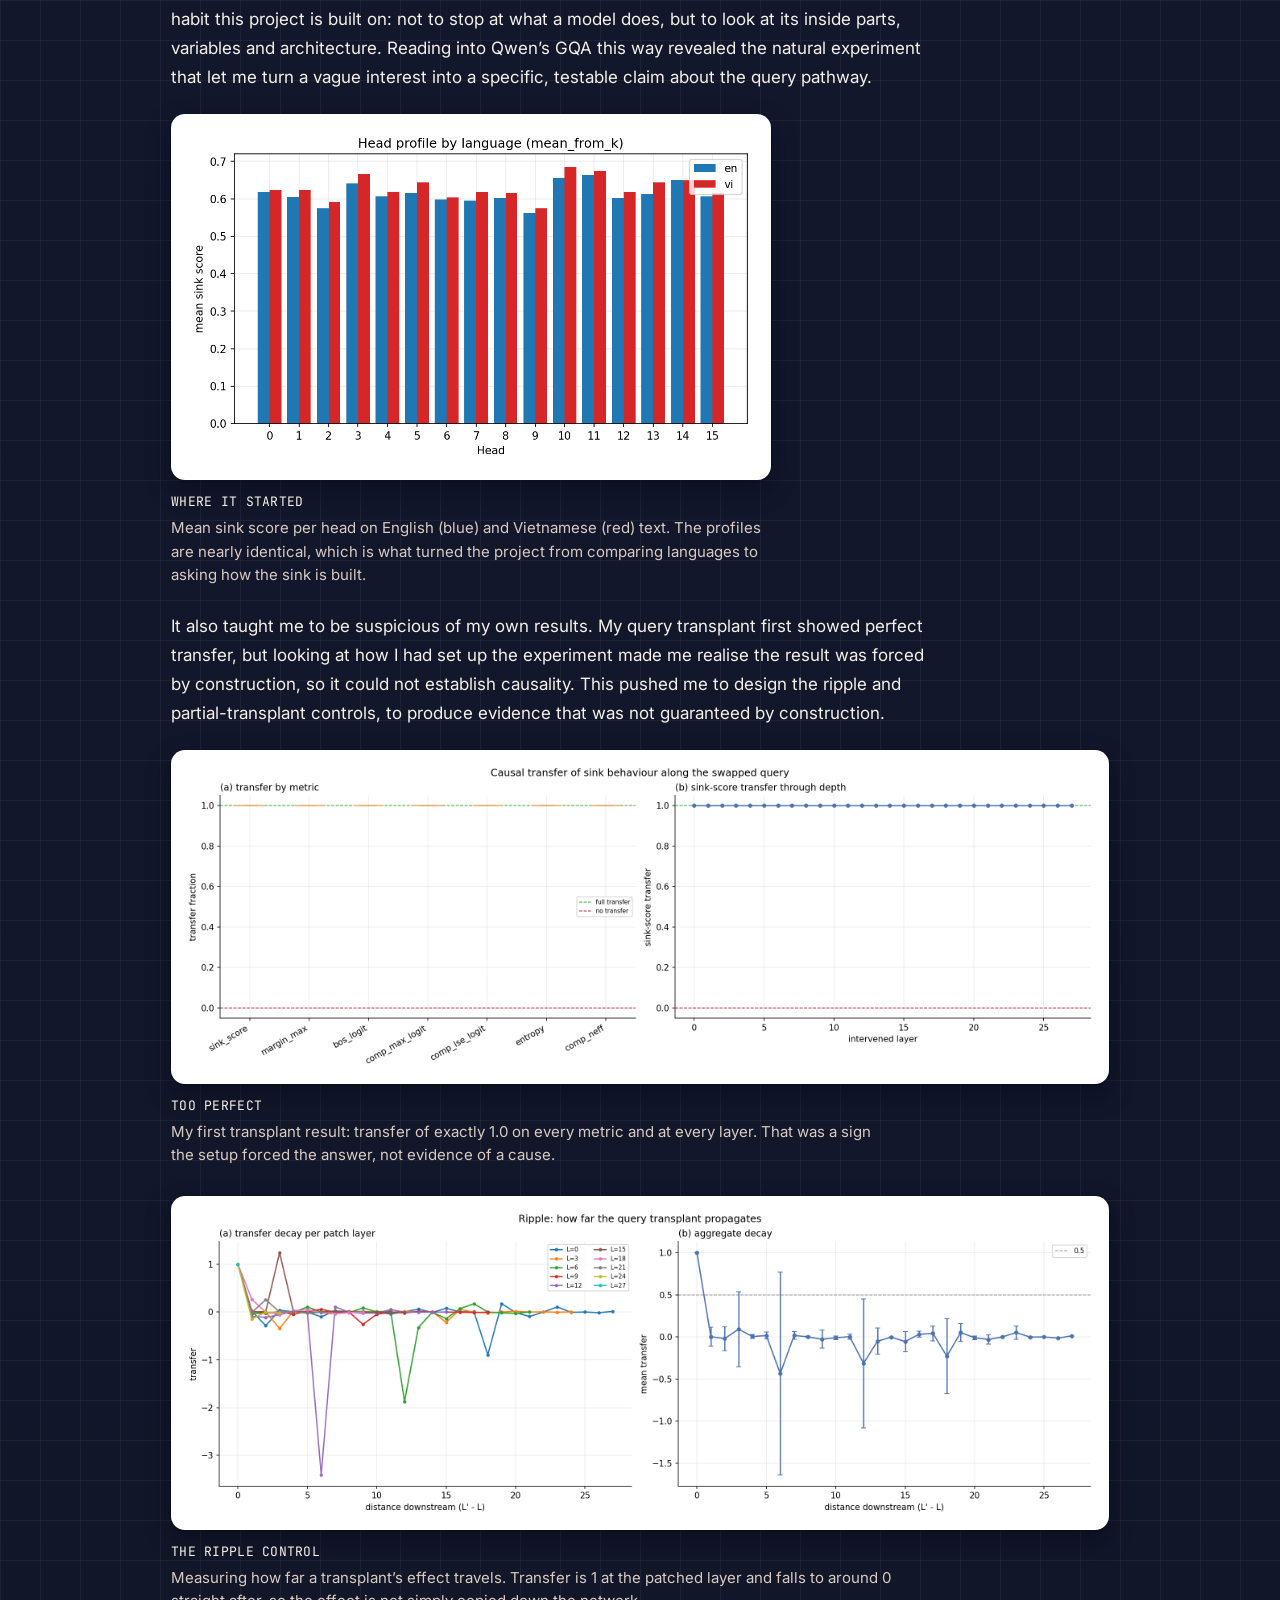
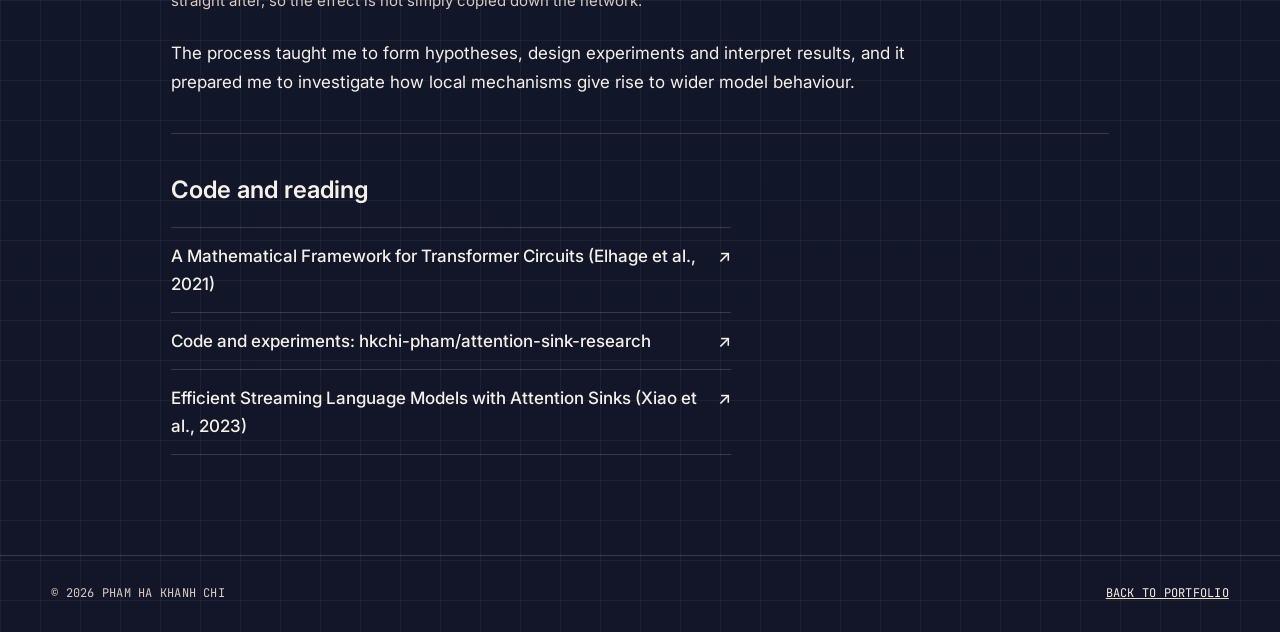
==== commit abd19358: "Show weekly time commitment on projects and activities Co-Authored-By: Claude Opus 5.5 <noreply@anth" ====
--- a/projects/attention-sinks.html
+++ b/projects/attention-sinks.html
@@ -26,6 +26,7 @@
       <p class="paper-sub">Query-Side Attribution, Layer-Wise Dynamics, and Regime-Dependent Function</p>
       <p class="app-dev">Pham Ha Khanh Chi</p>
       <p class="date-badge mono">Feb 2026 — Sep 2026</p>
+      <p class="time-spent mono">6 hrs/week · 40 weeks</p>
       <p class="mono paper-meta">Mentored by Steve Hong</p>
       <div class="app-actions">
         <a class="pill pill-solid" href="https://github.com/hkchi-pham/attention-sink-research" target="_blank" rel="noopener">Code on GitHub ↗</a>
--- a/styles.css
+++ b/styles.css
@@ -393,6 +393,10 @@
   background: color-mix(in srgb, var(--gold) 14%, transparent);
   border: 1px solid color-mix(in srgb, var(--gold) 55%, transparent);
 }
+/* weekly time commitment, under the duration pill or the row date */
+.time-spent { font-size: 13px; color: var(--ink-2); }
+.time-spent::before { content: "◷ "; color: var(--gold); }
+.row-date .time-spent { display: block; margin-top: 6px; padding-left: 2ch; text-indent: -2ch; }
 .card-text h3 { font-size: 24px; line-height: 1.25; }
 .text-link { margin-top: auto; padding-top: 10px; font-weight: 500; color: var(--ink); text-decoration: none; }
 .text-link:hover { text-decoration: underline; text-decoration-color: var(--highlight); text-underline-offset: 4px; }
--- a/projects/project.css
+++ b/projects/project.css
@@ -145,6 +145,7 @@
 .loop text.on-model { fill: var(--swan); }
 .paper-meta { margin-top: 10px; color: var(--ink-2); }
 .paper-head .date-badge, .app-id .date-badge { margin-top: 16px; }
+.paper-head .time-spent, .app-id .time-spent { margin-top: 8px; }
 
 /* Result plots: kept on white plates, like printed figures */
 .plot { margin: 22px 0 0; }
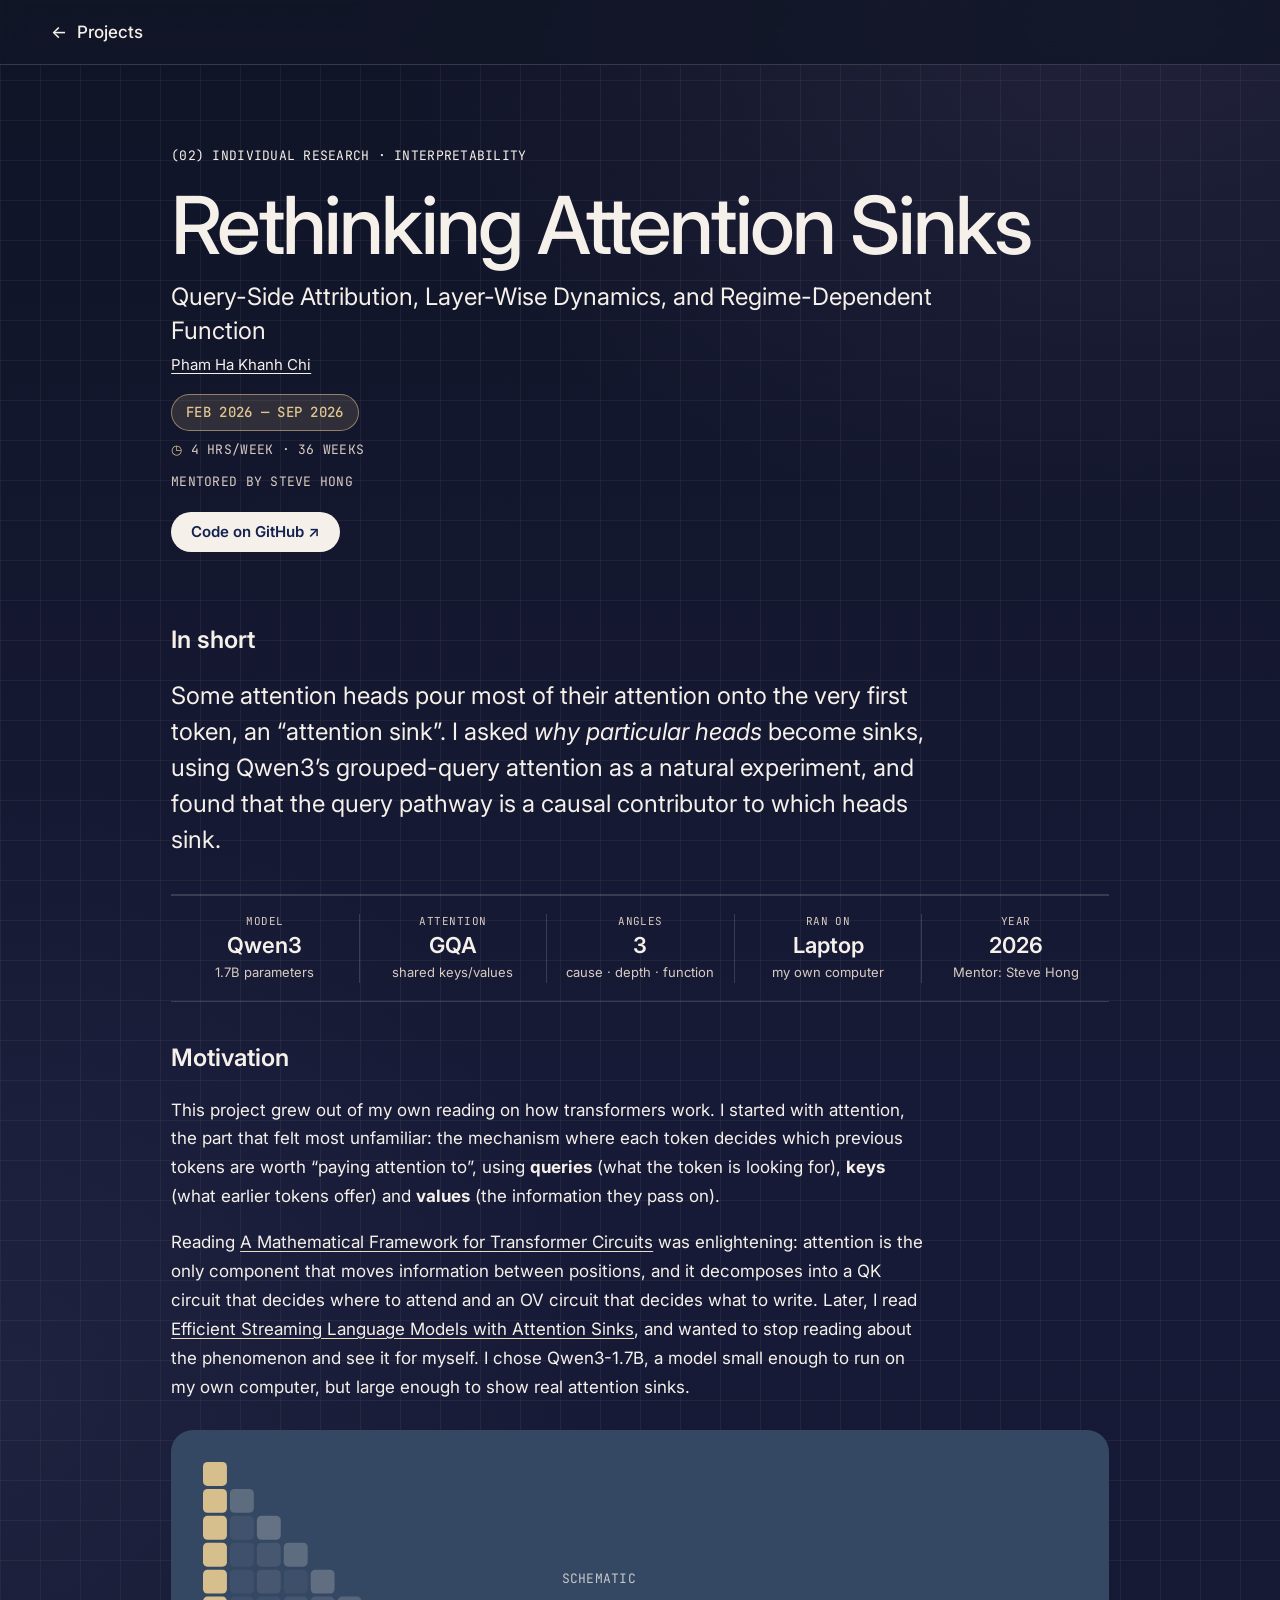
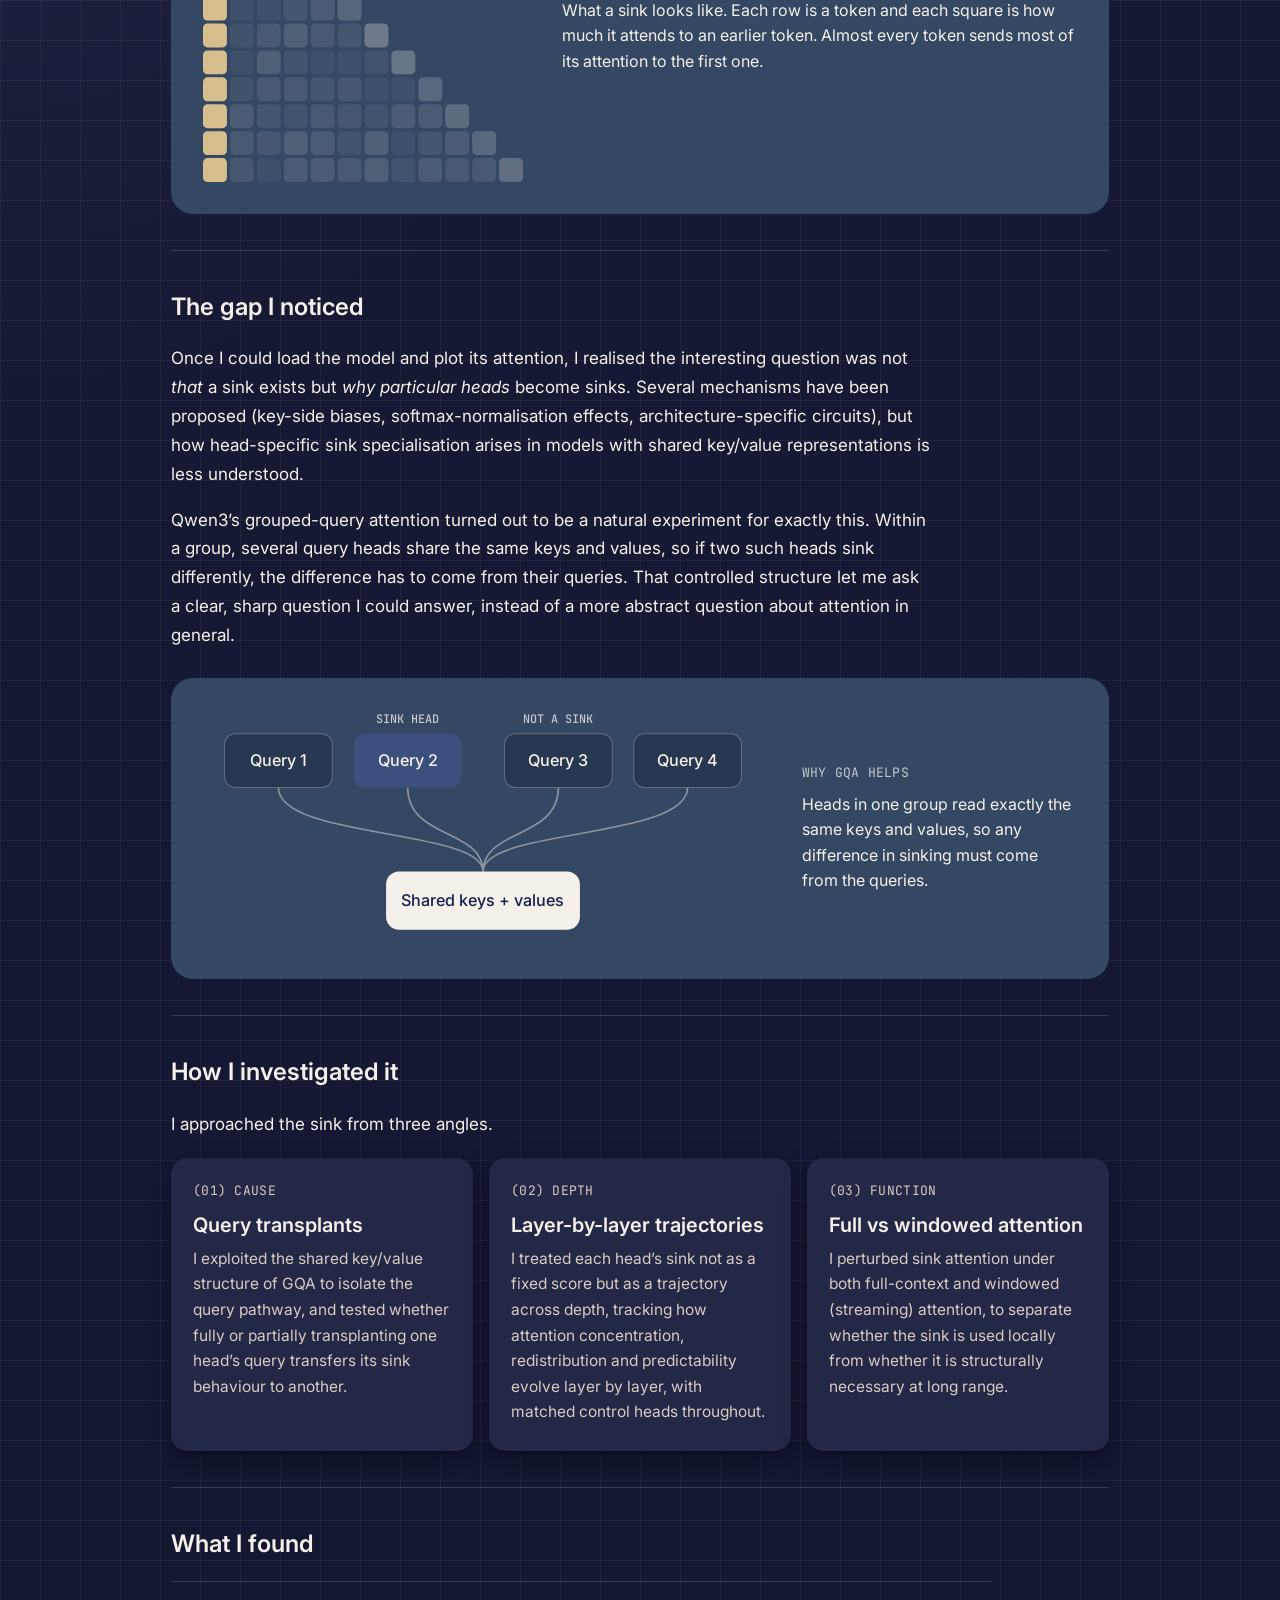
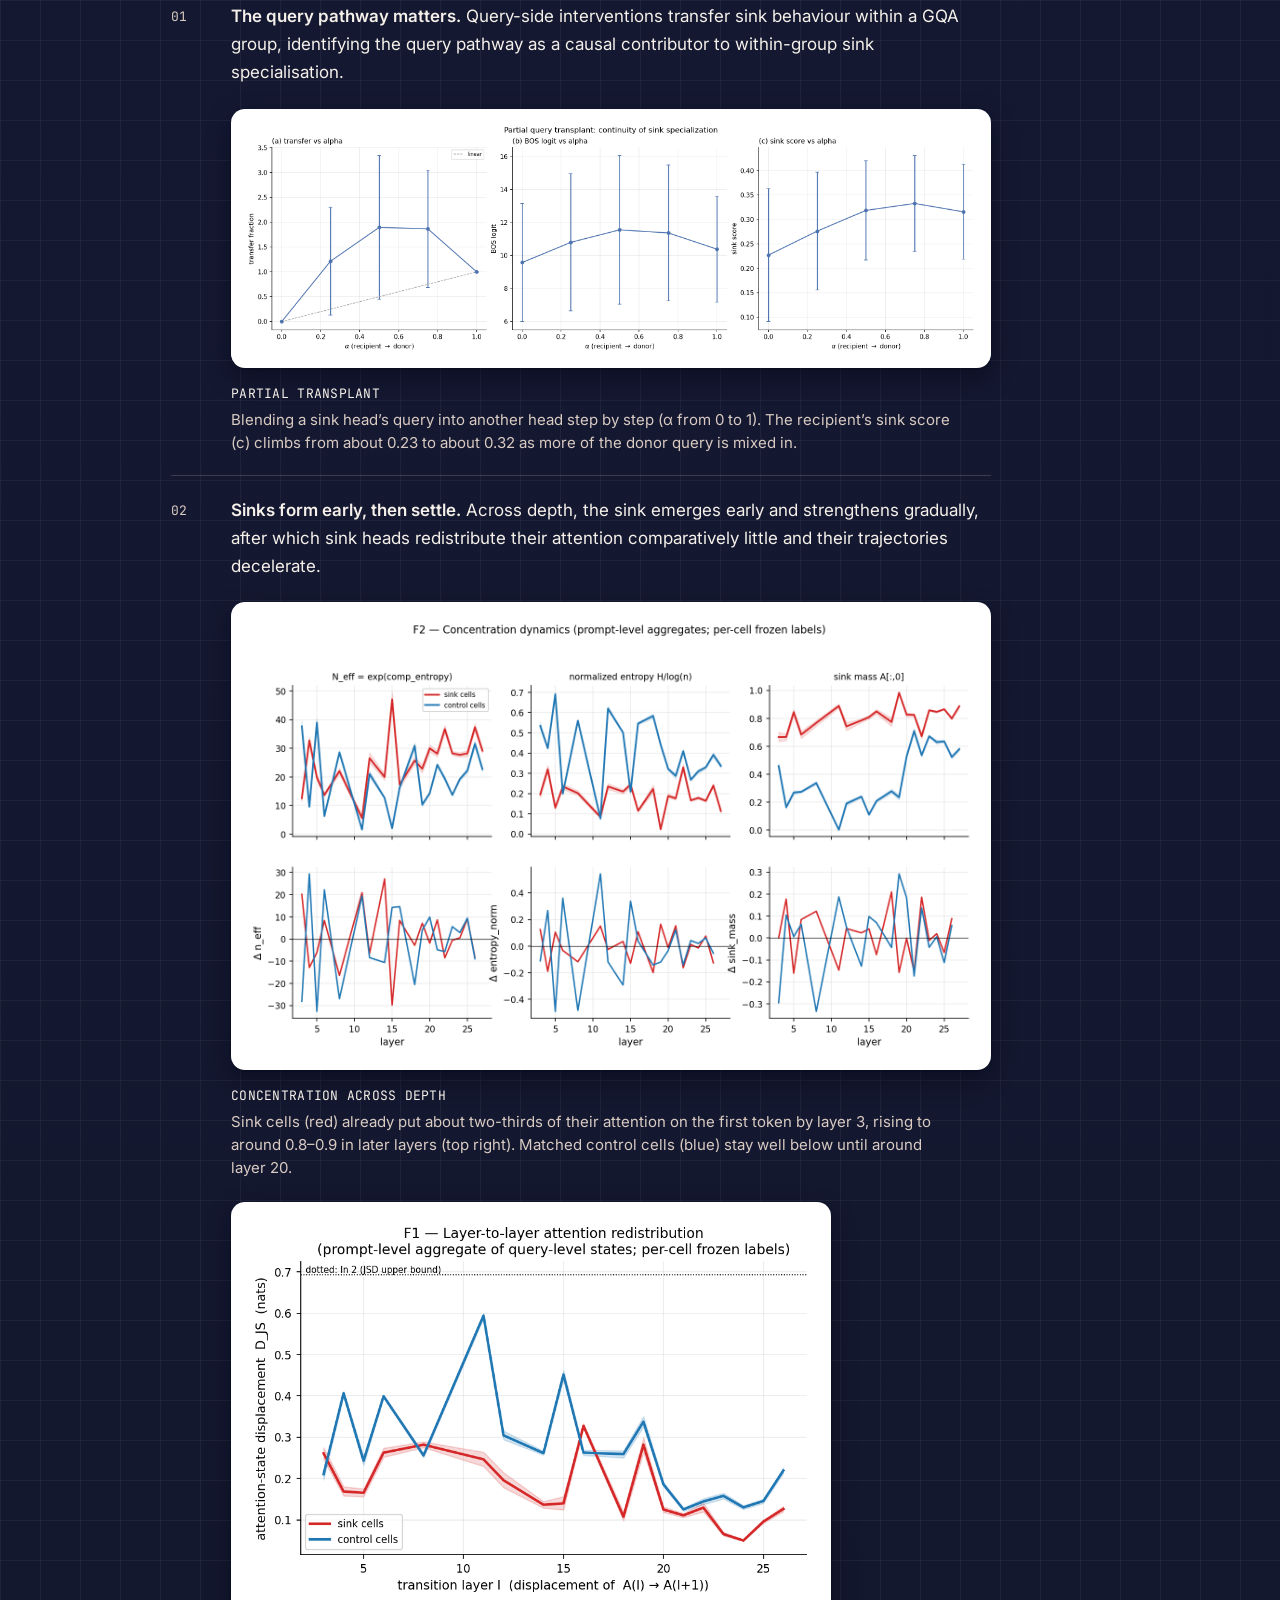
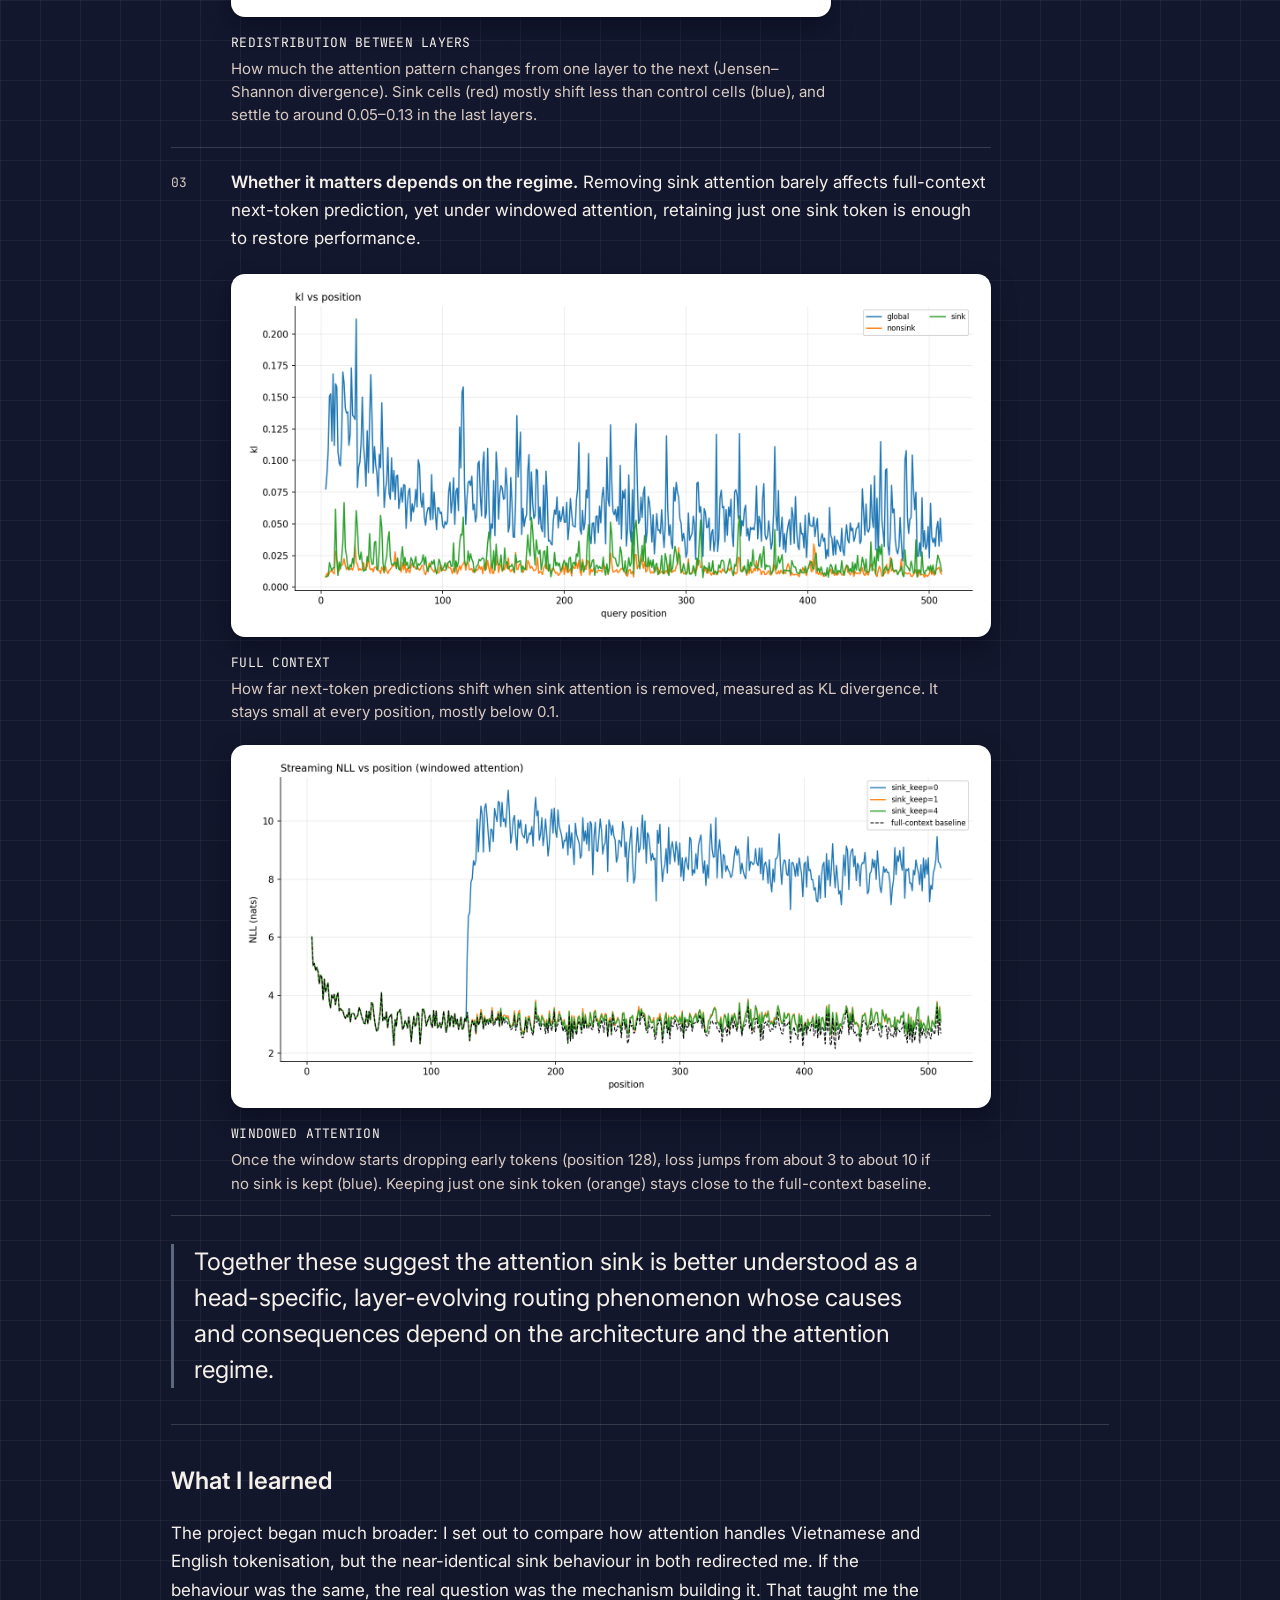
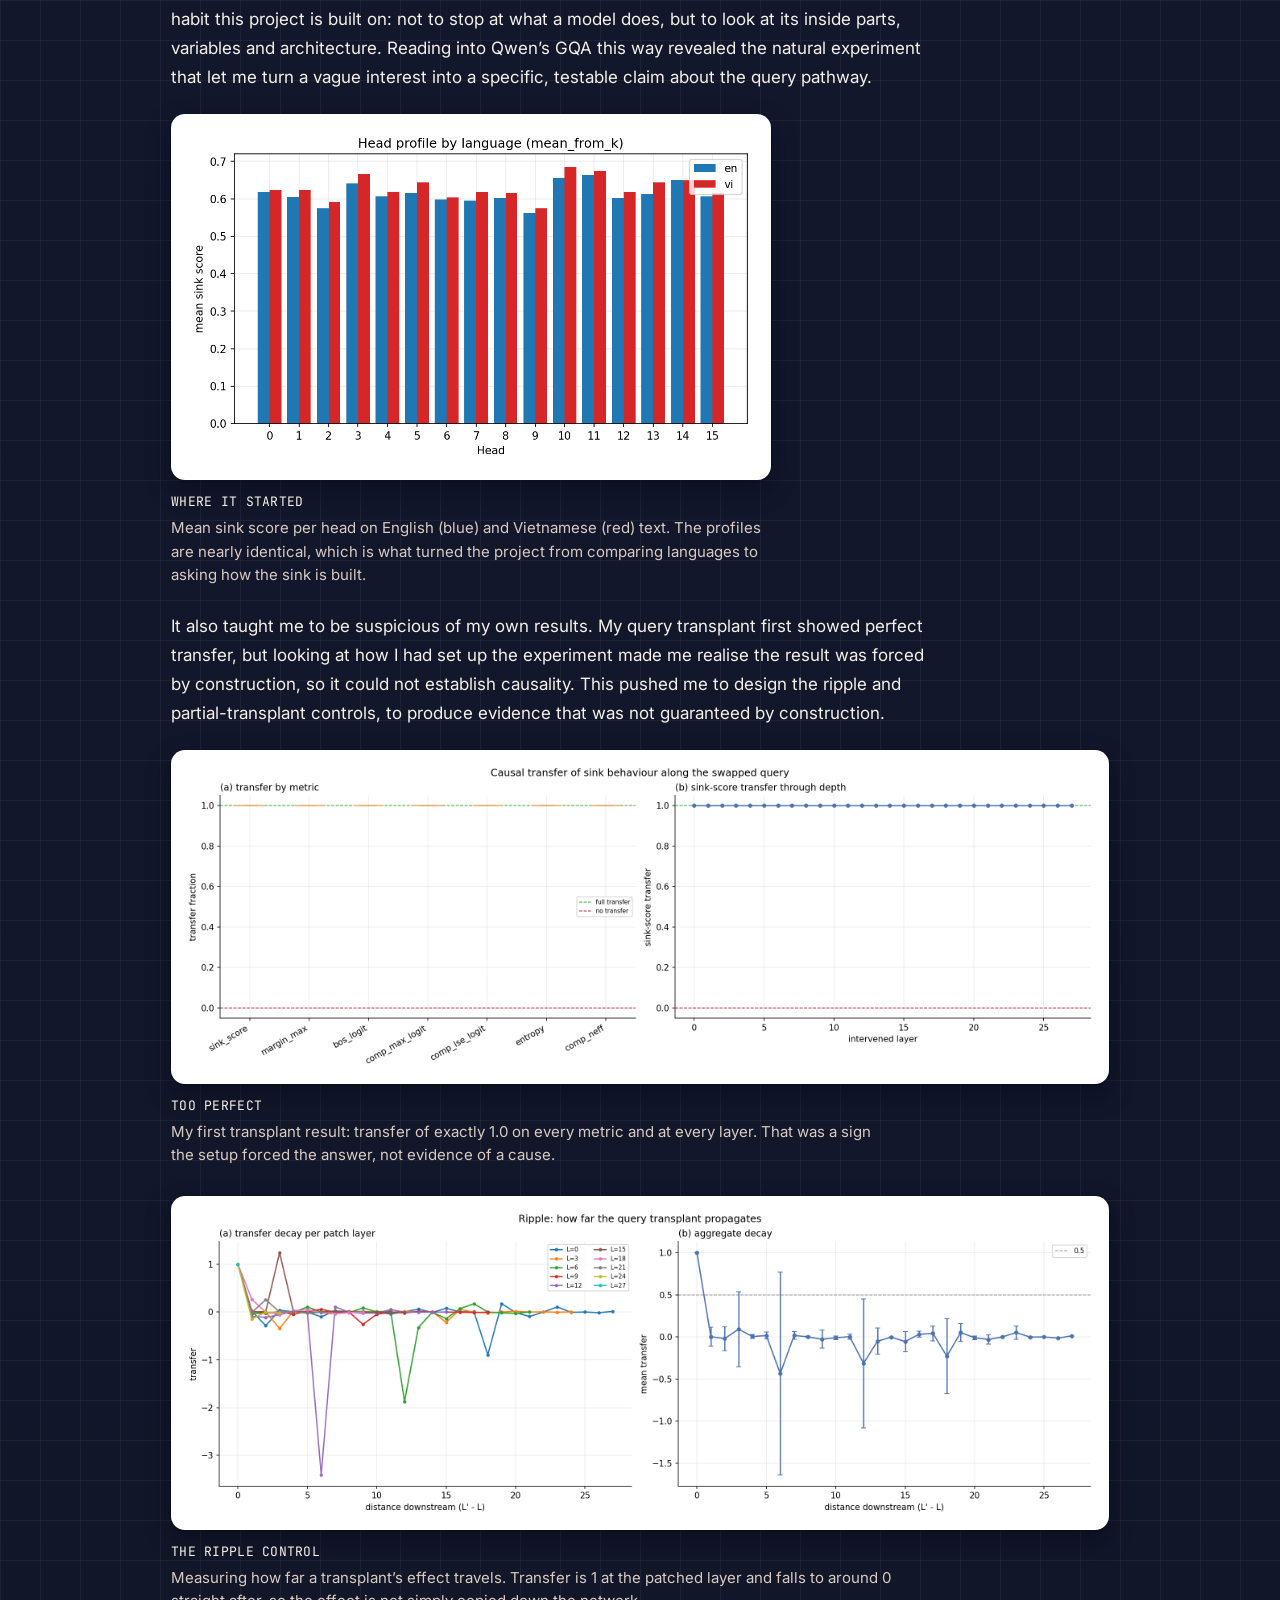
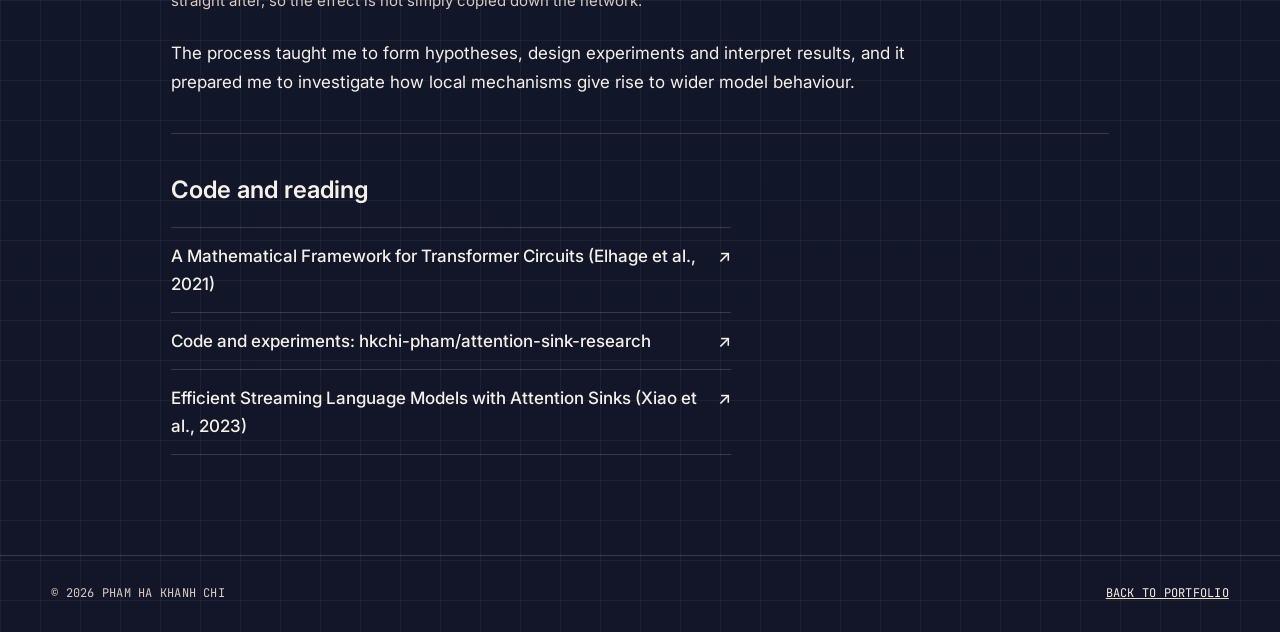
==== commit 86236595: "Revise weekly hours, add AN Early Intervention volunteering, mark NVYIC regional Co-Authored-By: Cla" ====
--- a/projects/attention-sinks.html
+++ b/projects/attention-sinks.html
@@ -26,7 +26,7 @@
       <p class="paper-sub">Query-Side Attribution, Layer-Wise Dynamics, and Regime-Dependent Function</p>
       <p class="app-dev">Pham Ha Khanh Chi</p>
       <p class="date-badge mono">Feb 2026 — Sep 2026</p>
-      <p class="time-spent mono">6 hrs/week · 40 weeks</p>
+      <p class="time-spent mono">4 hrs/week · 36 weeks</p>
       <p class="mono paper-meta">Mentored by Steve Hong</p>
       <div class="app-actions">
         <a class="pill pill-solid" href="https://github.com/hkchi-pham/attention-sink-research" target="_blank" rel="noopener">Code on GitHub ↗</a>
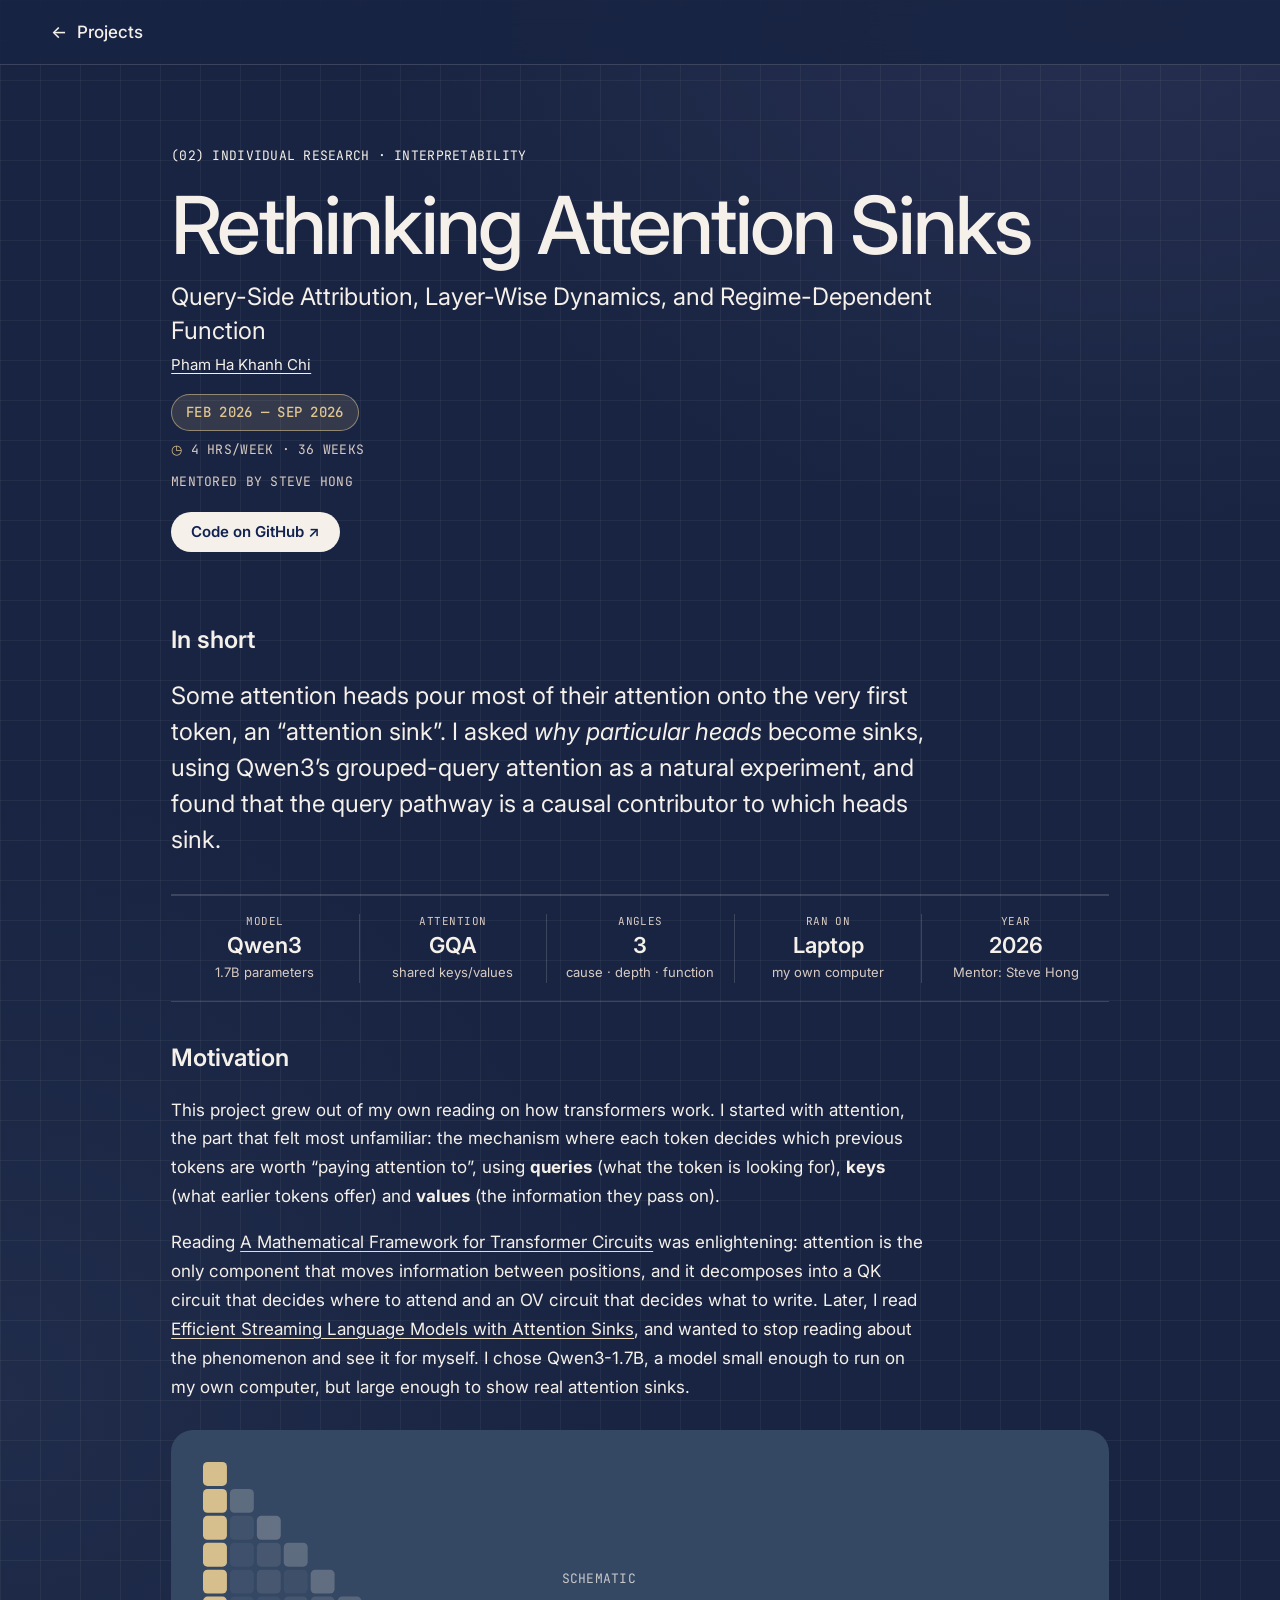
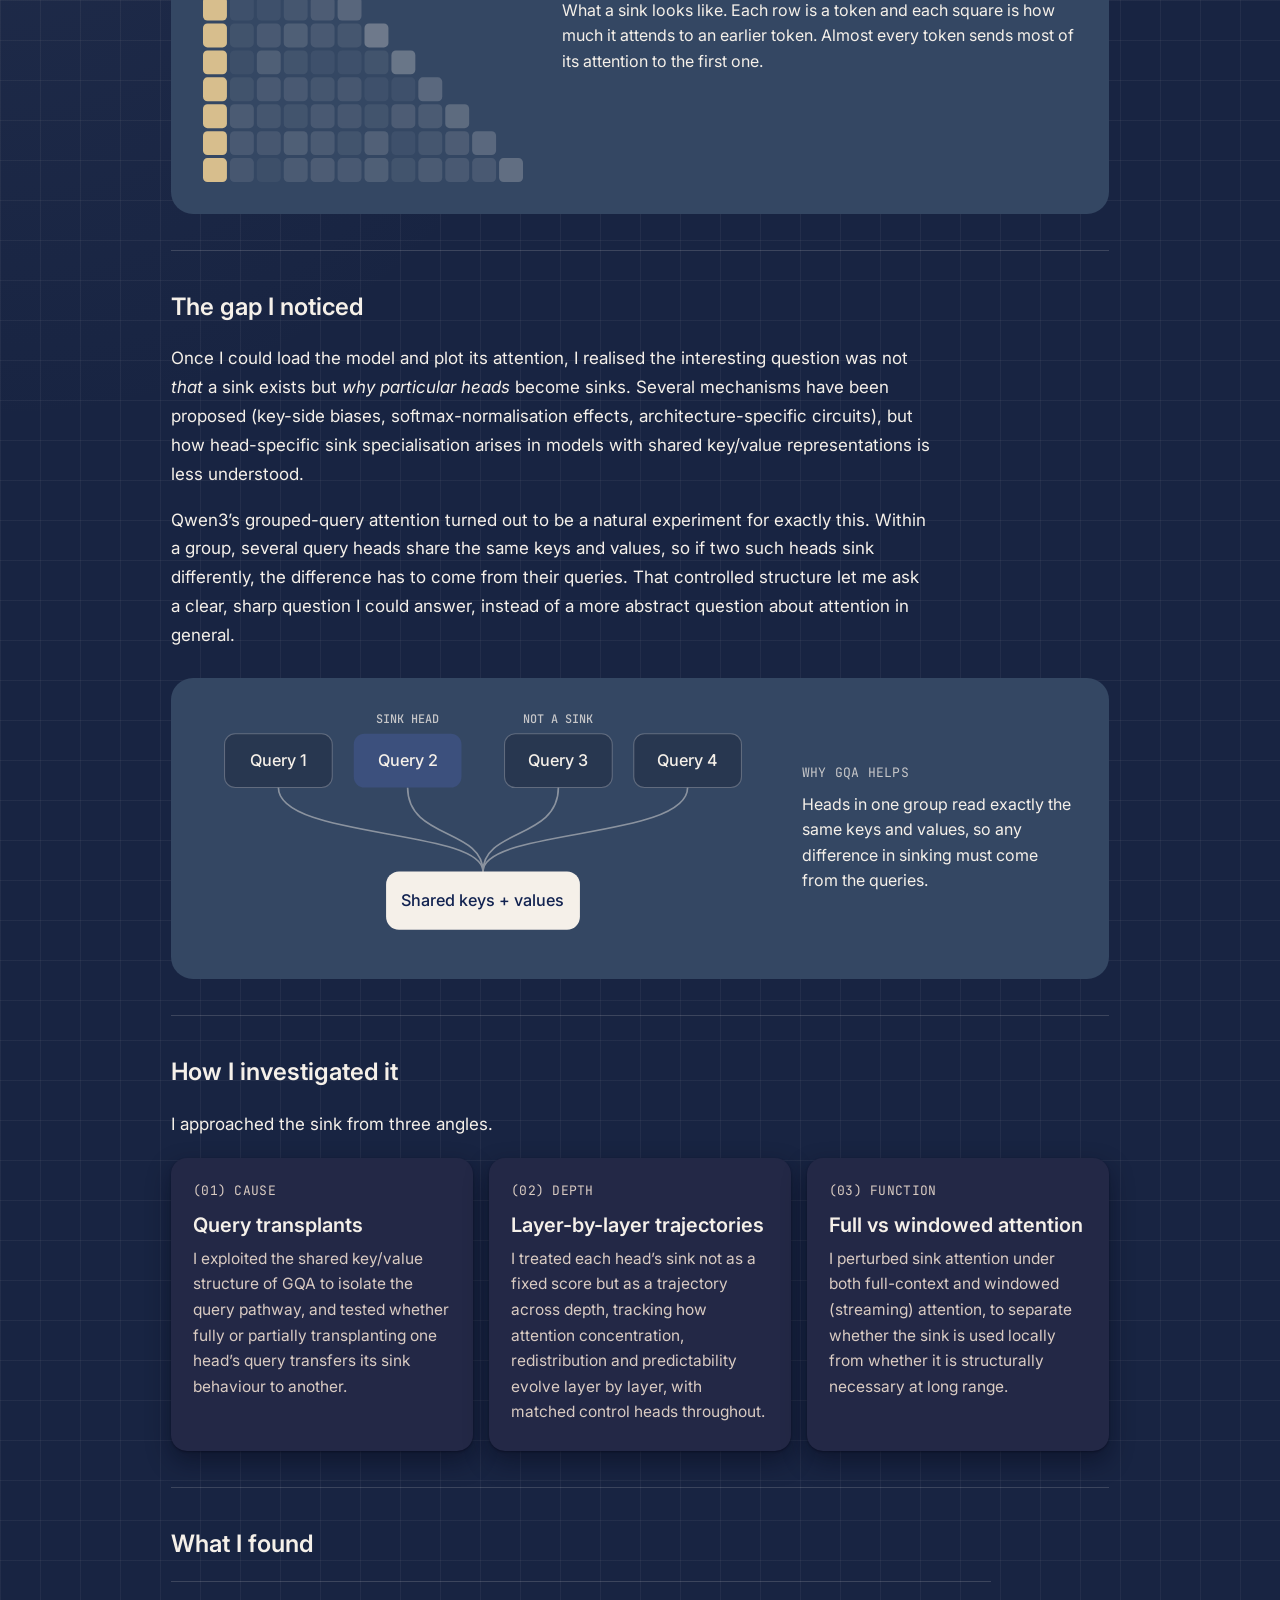
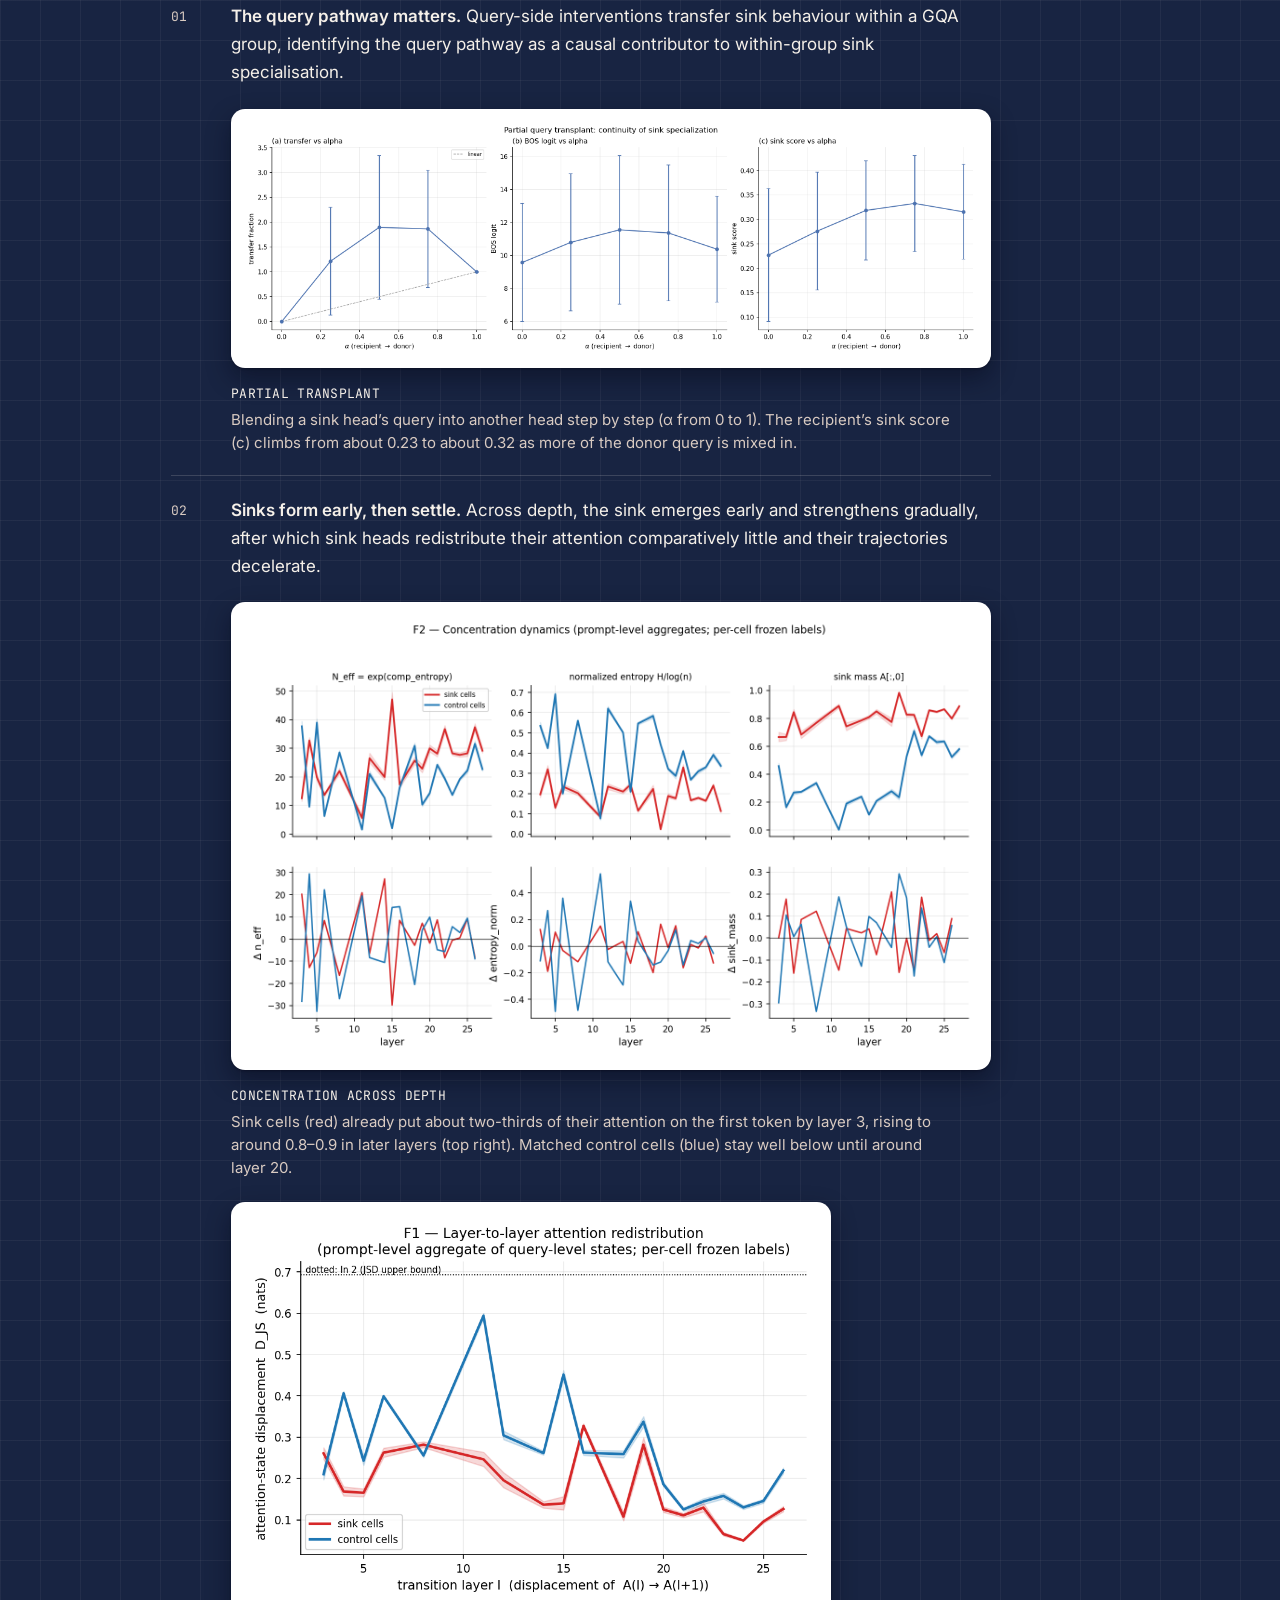
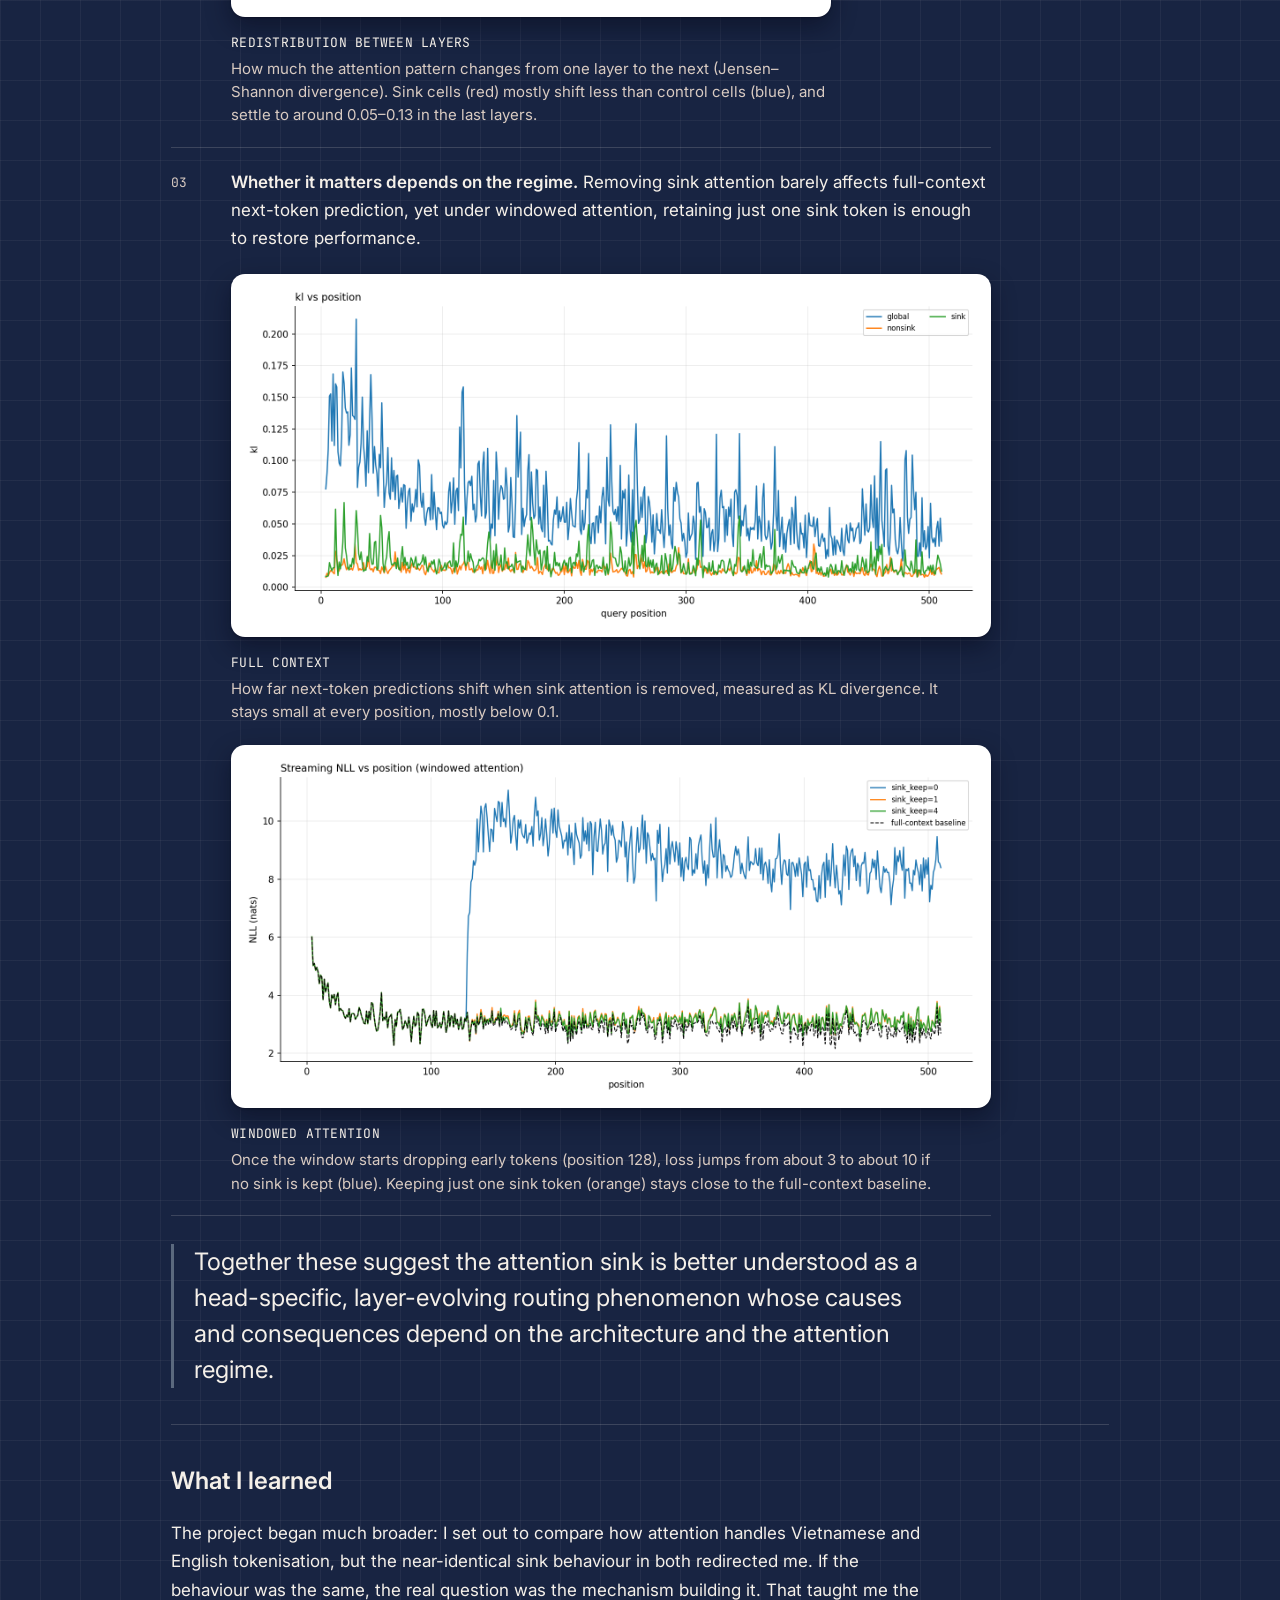
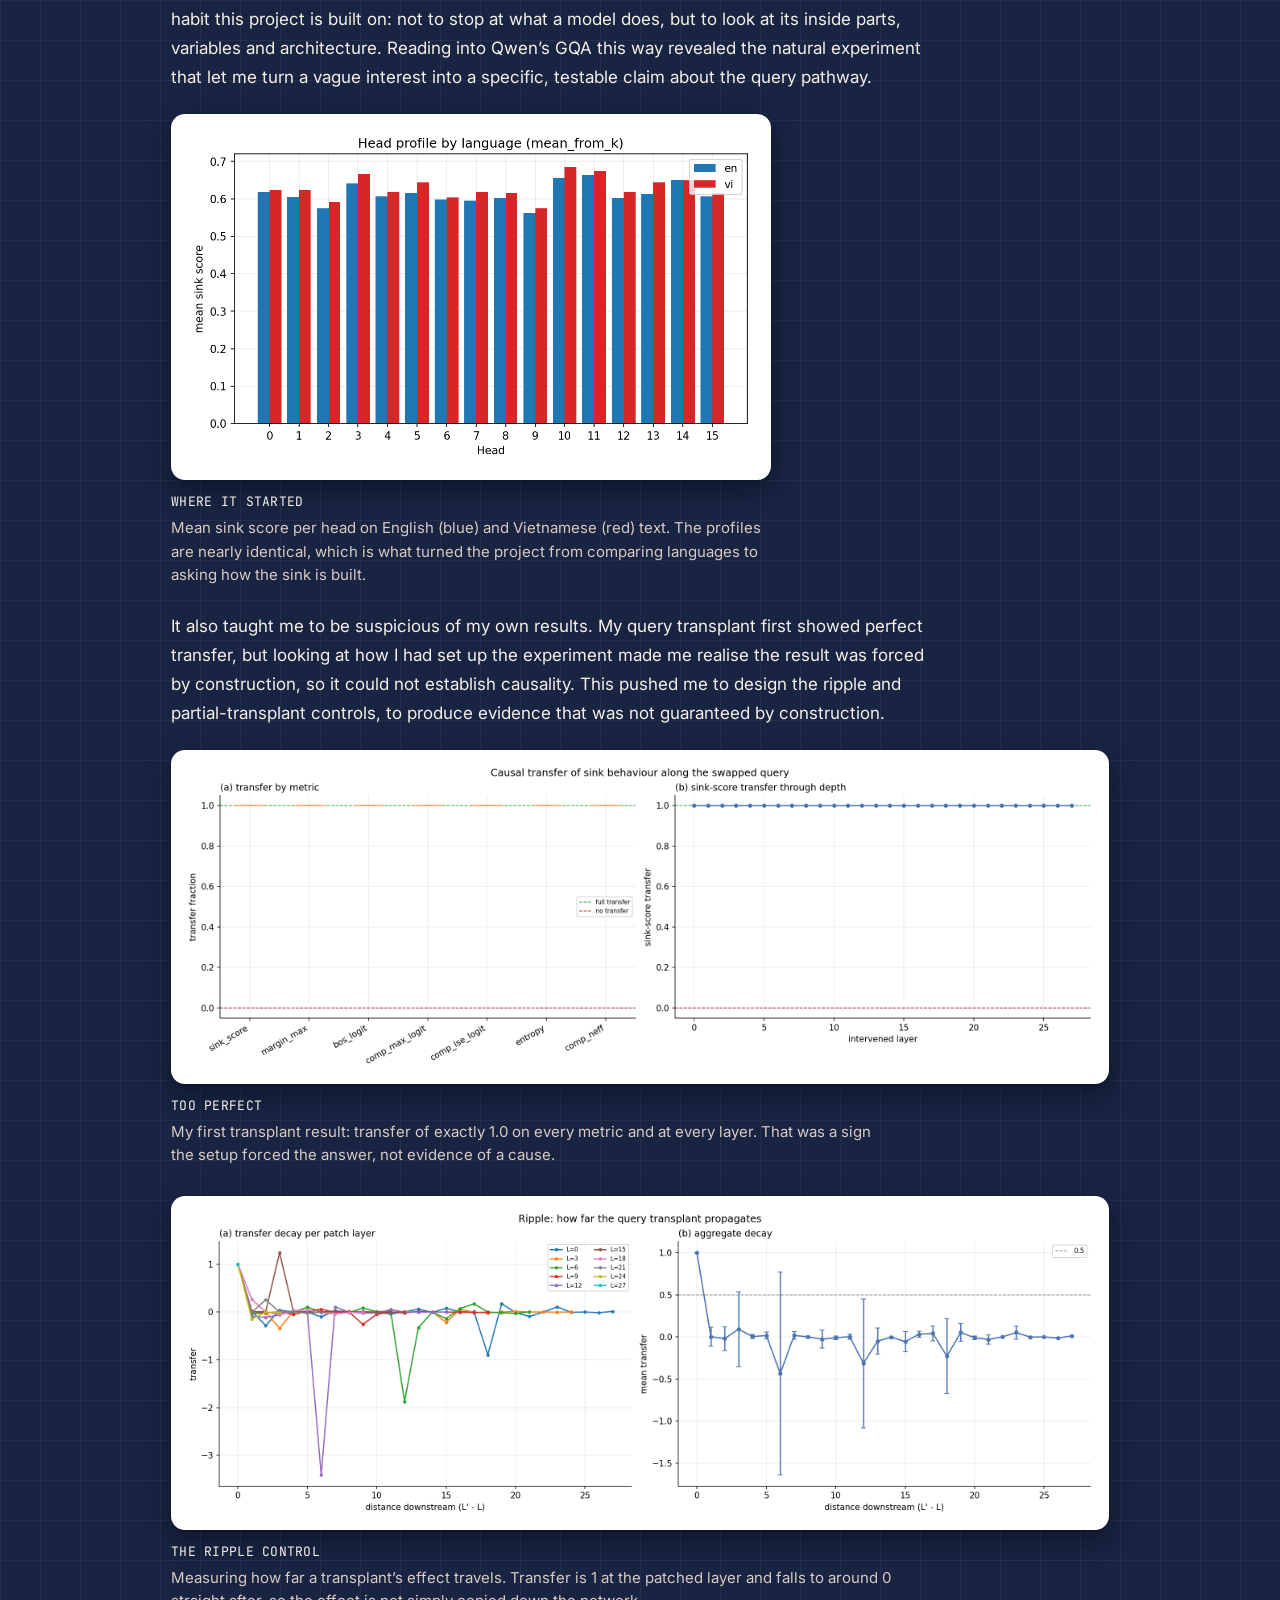
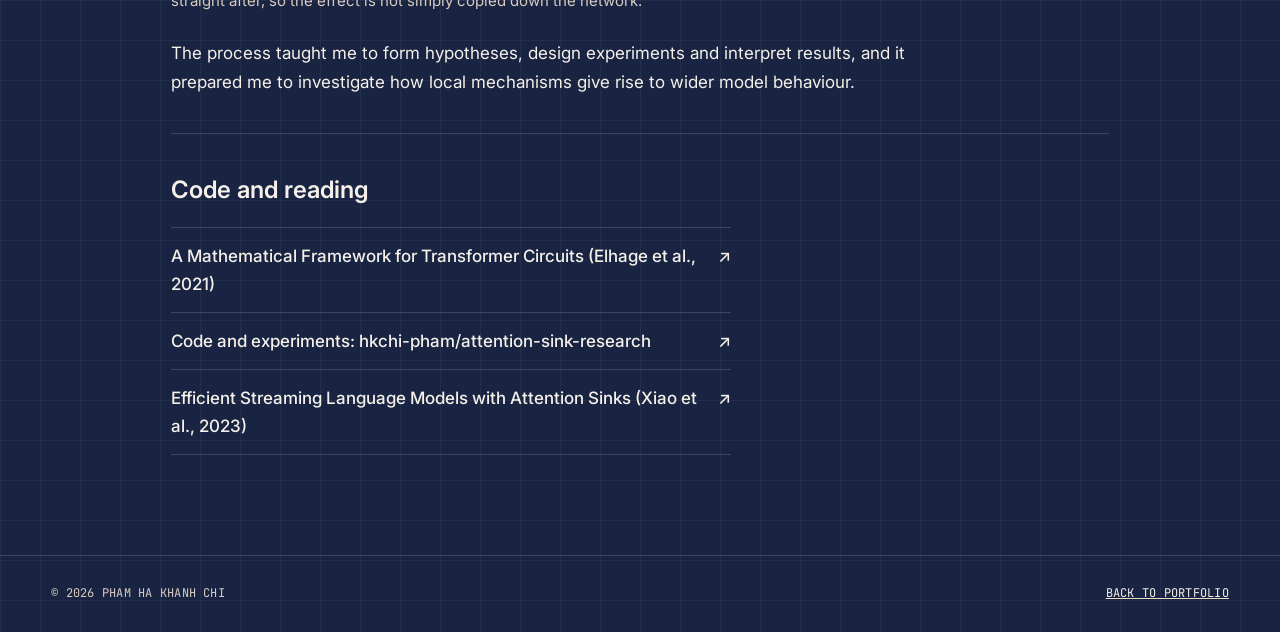
==== commit 615e4153: "Version stylesheet links so browsers fetch the new background Co-Authored-By: Claude Opus 5.5 <norep" ====
--- a/projects/attention-sinks.html
+++ b/projects/attention-sinks.html
@@ -10,8 +10,8 @@
   <link rel="preconnect" href="https://api.fontshare.com" crossorigin>
   <link href="https://api.fontshare.com/v2/css?f[]=general-sans@400,500,600&display=swap" rel="stylesheet">
   <link href="https://fonts.googleapis.com/css2?family=Inter:wght@400;500;600&family=JetBrains+Mono:wght@400;500&display=swap" rel="stylesheet">
-  <link rel="stylesheet" href="../styles.css">
-  <link rel="stylesheet" href="project.css">
+  <link rel="stylesheet" href="../styles.css?v=2">
+  <link rel="stylesheet" href="project.css?v=2">
 </head>
 <body class="project-page research-page" style="--f: var(--f-academics)">
   <header class="project-bar">
--- a/styles.css
+++ b/styles.css
@@ -7,7 +7,7 @@
   --swan: #f5f0e9;
   --shell: #d9cbc2;
 
-  --bg: #121628;          /* midnight navy */
+  --bg: #182442;          /* midnight navy */
   --bg-soft: #191b38;     /* deep indigo */
   --paper: #232846;       /* night-blue cards on the page itself */
   --ink: var(--swan);
@@ -52,7 +52,7 @@
     linear-gradient(to bottom, var(--grid) 1px, transparent 1px),
     radial-gradient(1100px 760px at 88% 0, rgba(102, 90, 138, .2), transparent 70%),
     radial-gradient(900px 900px at 0 1400px, rgba(120, 134, 168, .08), transparent 70%),
-    linear-gradient(180deg, #101426 0, #171a36 1100px, #141832 2600px, var(--bg));
+    linear-gradient(var(--bg), var(--bg));
   background-size: var(--grid-size) var(--grid-size), var(--grid-size) var(--grid-size), auto, auto, auto;
   background-repeat: repeat, repeat, no-repeat, no-repeat, no-repeat;
   color: var(--ink-2);
